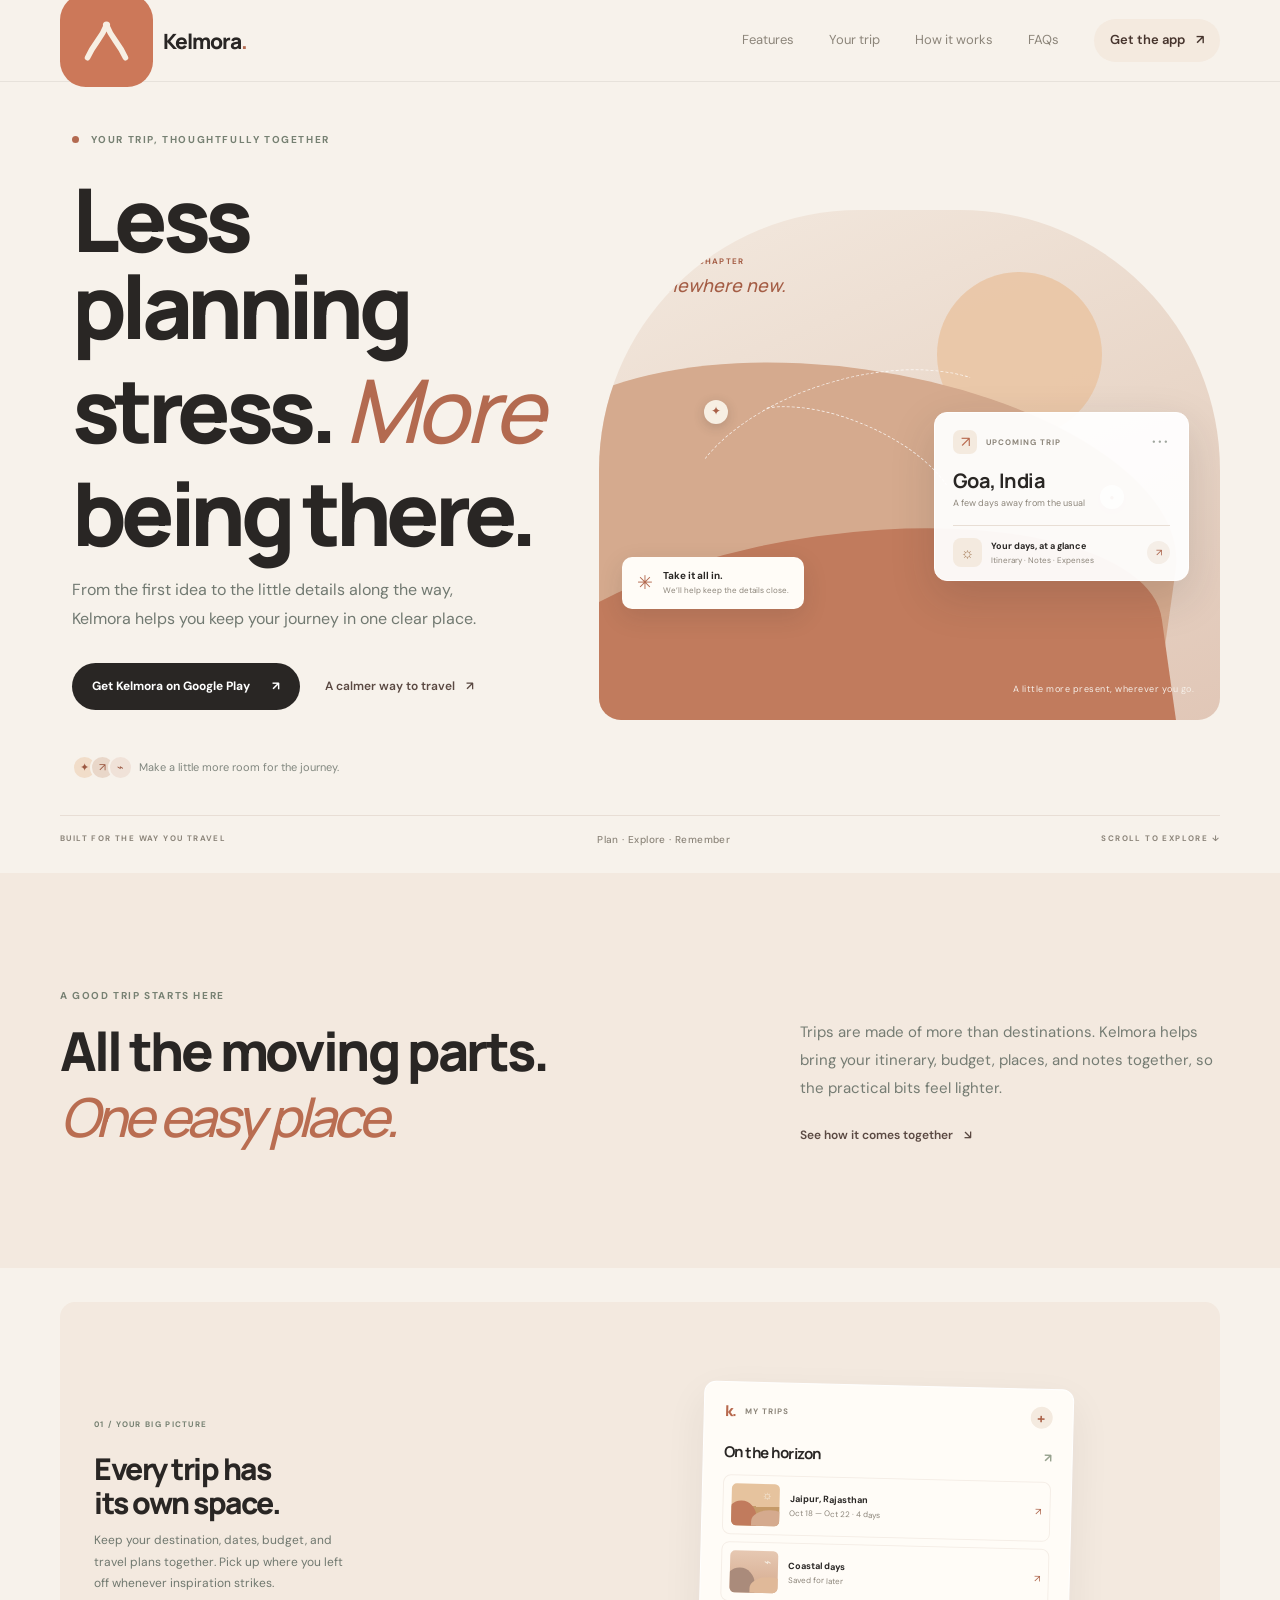
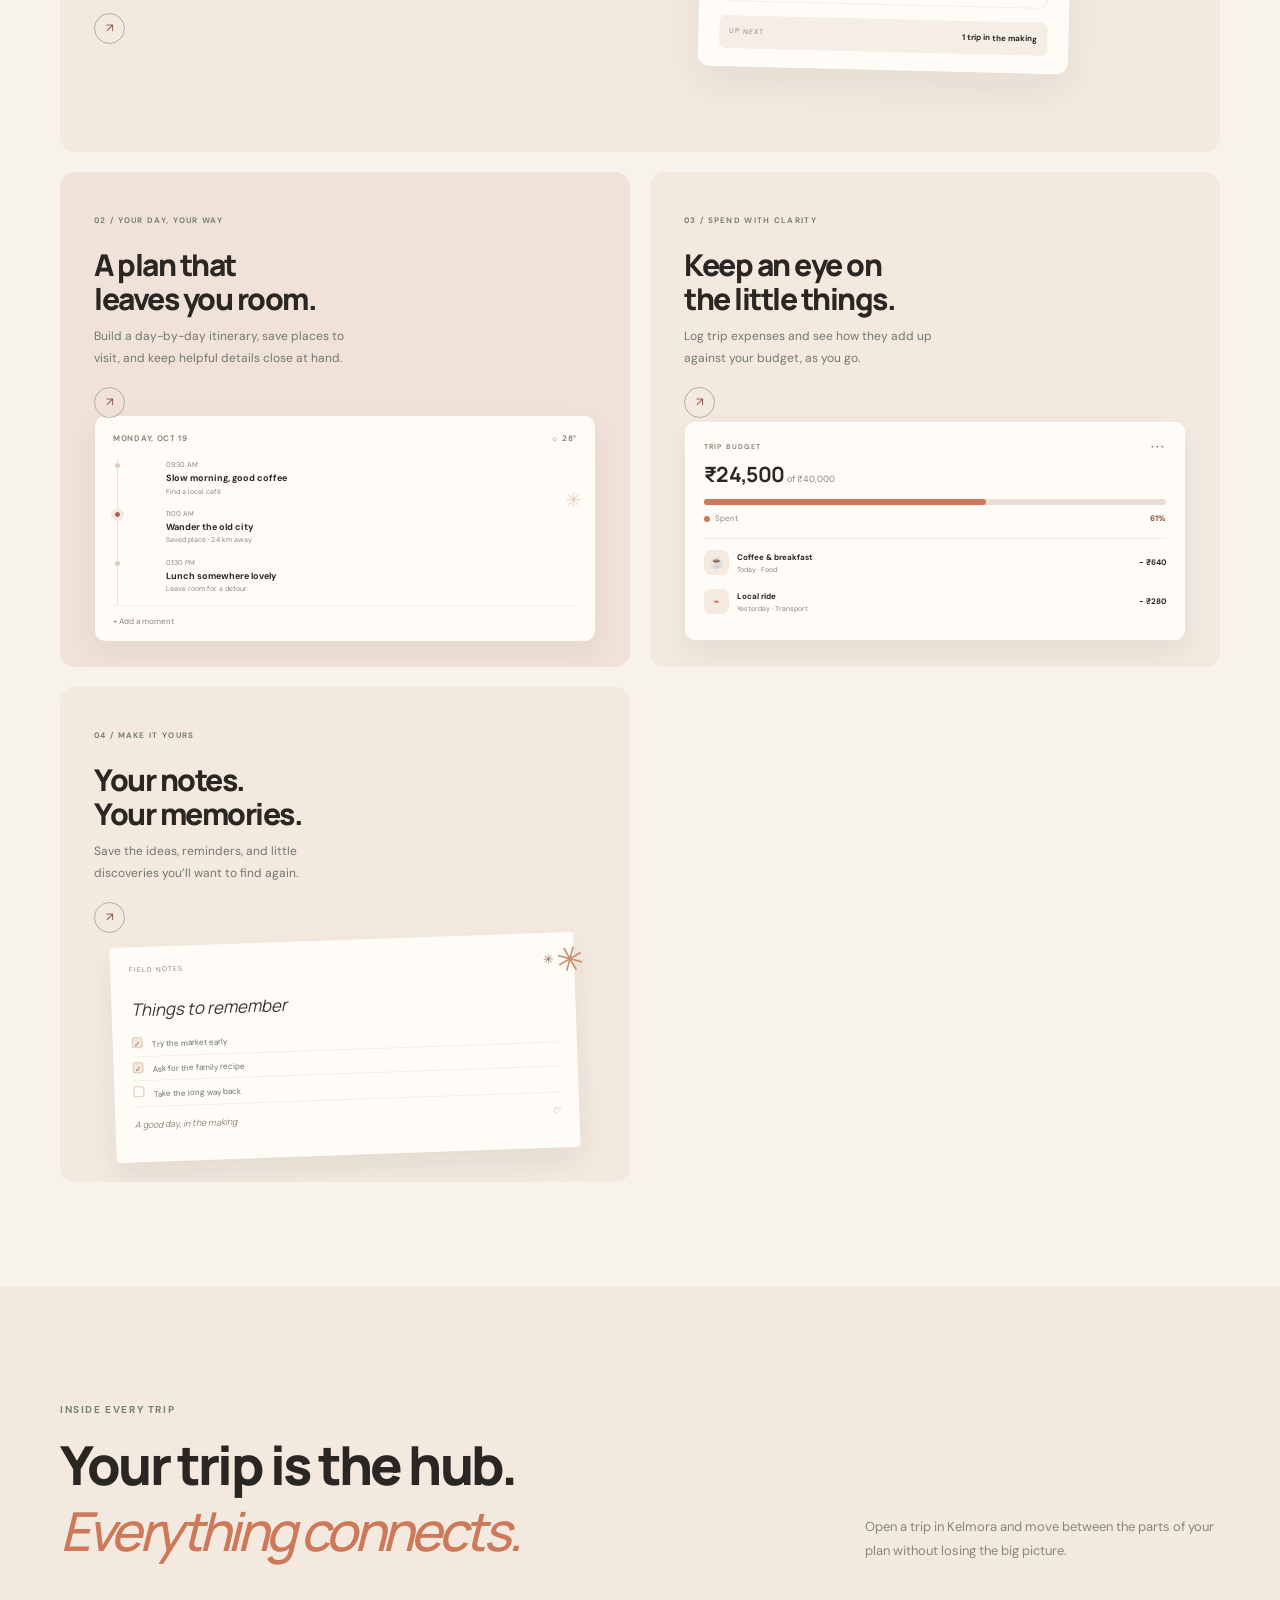
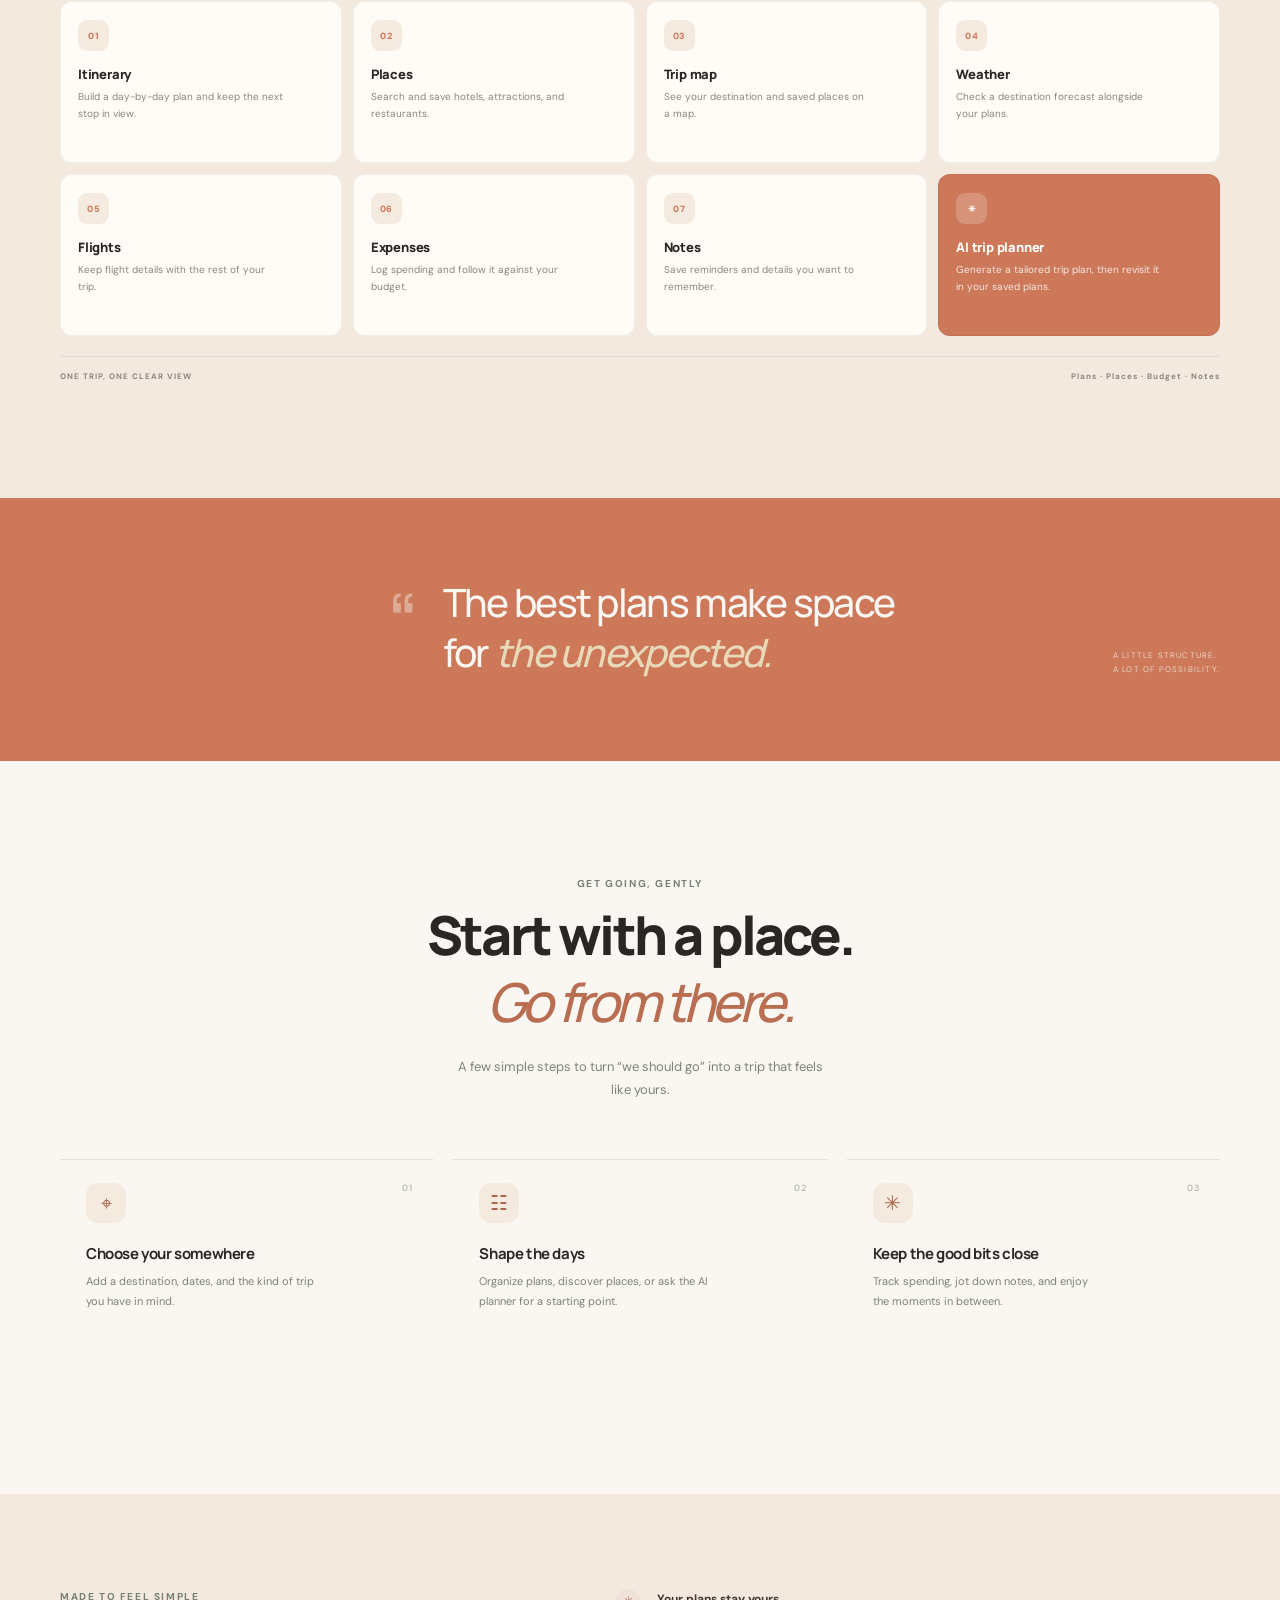
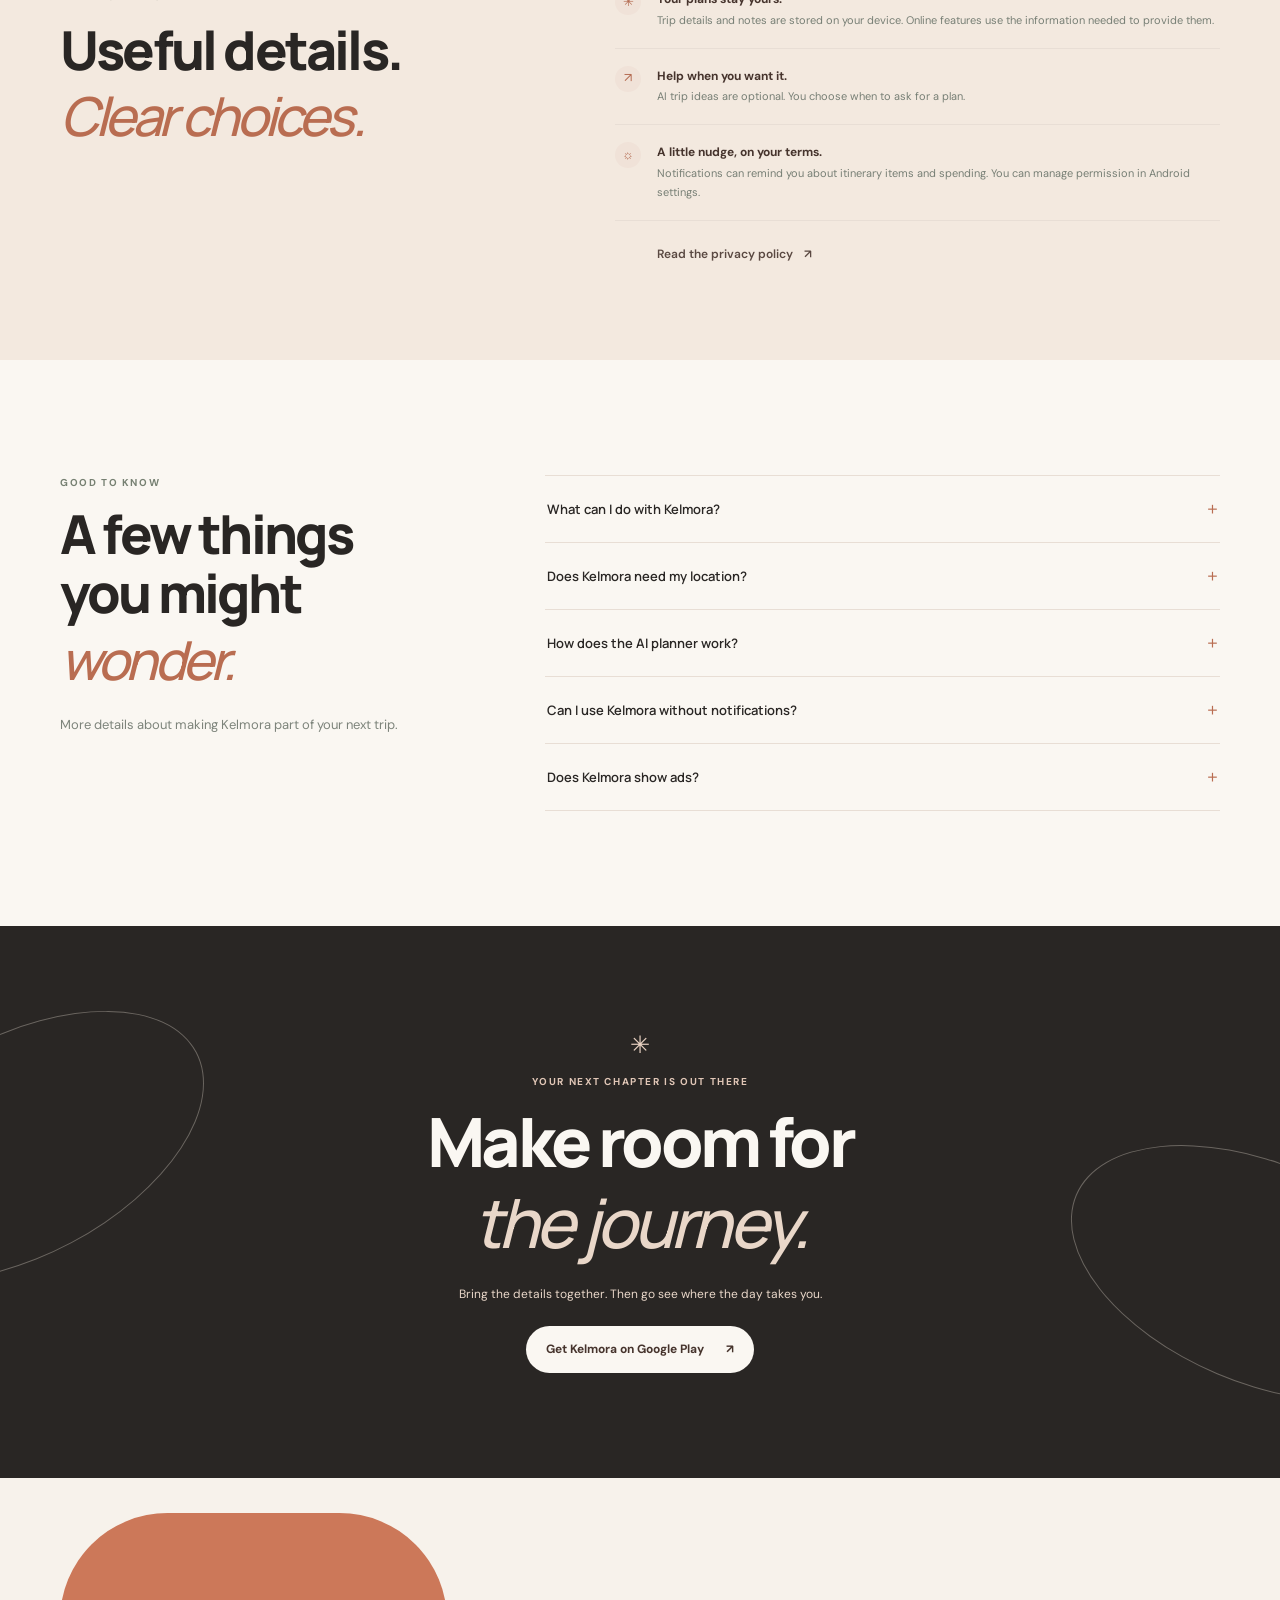
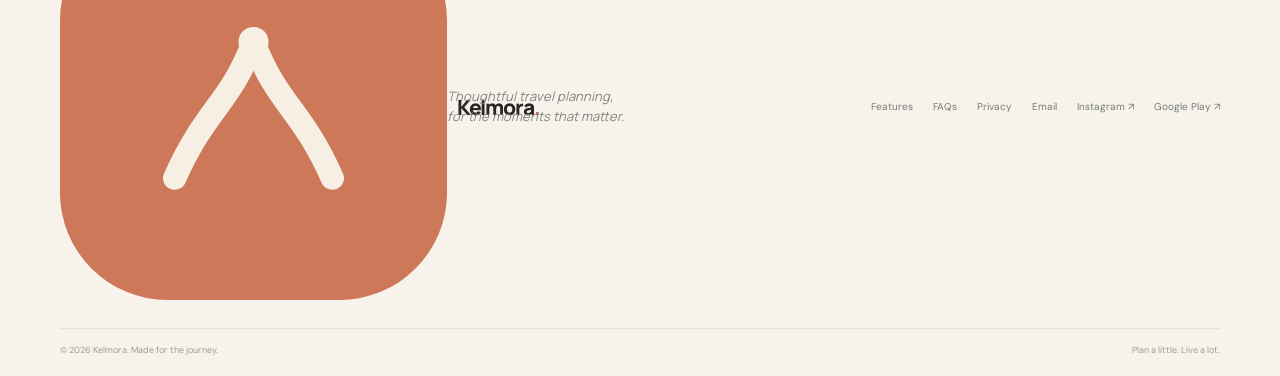
==== index.html @ a99af3a4 "Add files via upload" ====
<!doctype html>
<html lang="en">
<head>
  <meta charset="utf-8">
  <meta name="viewport" content="width=device-width, initial-scale=1">
  <meta name="theme-color" content="#F7F2EB">
  <meta name="description" content="Kelmora brings your trip plans, itinerary, travel notes and expenses together in one calm, easy-to-use place.">
  <title>Kelmora — Make room for the journey</title>
  <link rel="preconnect" href="https://fonts.googleapis.com">
  <link rel="preconnect" href="https://fonts.gstatic.com" crossorigin>
  <link href="https://fonts.googleapis.com/css2?family=DM+Sans:wght@400;500;600;700&family=Manrope:wght@400;500;600;700;800&display=swap" rel="stylesheet">
  <link rel="stylesheet" href="style.css">
  <script src="script.js" defer></script>
</head>
<body>
  <a class="skip-link" href="#main">Skip to content</a>
  <header class="site-header">
    <nav class="nav shell" aria-label="Main navigation">
      <a class="brand" href="#top" aria-label="Kelmora home"><img class="brand-logo" src="assets/kelmora-logo.svg" alt=""><span>Kelmora<span class="brand-period">.</span></span></a>
      <button class="menu-toggle" type="button" aria-expanded="false" aria-controls="nav-links" aria-label="Open navigation"><span></span><span></span></button>
      <div class="nav-links" id="nav-links">
        <a href="#features">Features</a><a href="#app-architecture">Your trip</a><a href="#how-it-works">How it works</a><a href="#faq">FAQs</a>
        <a class="nav-cta" href="https://play.google.com/store/apps/details?id=com.sameer.kelmora" target="_blank" rel="noopener noreferrer">Get the app <span aria-hidden="true">↗</span></a>
      </div>
    </nav>
  </header>
  <main id="main">
    <section class="hero shell" id="top">
      <div class="hero-copy">
        <div class="eyebrow"><span class="eyebrow-dot"></span> YOUR TRIP, THOUGHTFULLY TOGETHER</div>
        <h1>Less planning<br>stress. <em>More</em><br>being there.</h1>
        <p class="hero-text">From the first idea to the little details along the way, Kelmora helps you keep your journey in one clear place.</p>
        <div class="hero-actions"><a class="button button-dark" href="https://play.google.com/store/apps/details?id=com.sameer.kelmora" target="_blank" rel="noopener noreferrer">Get Kelmora on Google Play <span aria-hidden="true">↗</span></a><a class="text-link" href="#how-it-works">A calmer way to travel <span aria-hidden="true">↗</span></a></div>
        <div class="hero-note"><span class="avatar-stack"><i>✦</i><i>↗</i><i>⌁</i></span><span>Make a little more room for the journey.</span></div>
      </div>
      <div class="hero-art" aria-label="Illustration of a trip itinerary and travel destination" role="img">
        <div class="sun"></div><div class="art-label art-label-top"><span>YOUR NEXT CHAPTER</span><b>Somewhere new.</b></div>
        <div class="hill hill-back"></div><div class="hill hill-front"></div>
        <div class="route route-one"></div><div class="route route-two"></div><span class="route-pin pin-one">✦</span><span class="route-pin pin-two">●</span>
        <div class="trip-card"><div class="trip-card-top"><span class="trip-icon">↗</span><span class="trip-status">UPCOMING TRIP</span><span class="more">•••</span></div><div class="trip-destination">Goa, India</div><div class="trip-dates">A few days away from the usual</div><div class="trip-divider"></div><div class="trip-row"><span class="trip-mini-icon">☼</span><span><b>Your days, at a glance</b><small>Itinerary · Notes · Expenses</small></span><span class="arrow-round">↗</span></div></div>
        <div class="floating-note"><span class="floating-spark">✳</span><span><b>Take it all in.</b><small>We’ll help keep the details close.</small></span></div>
        <div class="art-caption">A little more present, wherever you go.</div>
      </div>
      <div class="hero-bottom"><span>BUILT FOR THE WAY YOU TRAVEL</span><span>Plan · Explore · Remember</span><span class="scroll-cue">SCROLL TO EXPLORE ↓</span></div>
    </section>
    <section class="intro section-pad" id="features">
      <div class="shell intro-grid"><div><p class="eyebrow">A GOOD TRIP STARTS HERE</p><h2>All the moving parts.<br><em>One easy place.</em></h2></div><div class="intro-copy"><p>Trips are made of more than destinations. Kelmora helps bring your itinerary, budget, places, and notes together, so the practical bits feel lighter.</p><a class="text-link" href="#how-it-works">See how it comes together <span>↘</span></a></div></div>
    </section>
    <section class="feature-section shell" aria-label="Kelmora features">
      <article class="feature-card feature-large"><div class="feature-copy"><span class="feature-number">01 / YOUR BIG PICTURE</span><h3>Every trip has<br>its own space.</h3><p>Keep your destination, dates, budget, and travel plans together. Pick up where you left off whenever inspiration strikes.</p><a href="#how-it-works" class="round-link" aria-label="Learn about trip planning">↗</a></div><div class="mini-dashboard"><div class="dash-top"><span class="dash-logo">k.</span><span>MY TRIPS</span><span class="dash-plus">+</span></div><div class="dash-title">On the horizon <span>↗</span></div><div class="dash-place"><div class="place-art"><span>☼</span><i></i><b></b></div><div><b>Jaipur, Rajasthan</b><small>Oct 18 — Oct 22 · 4 days</small></div><span class="place-arrow">↗</span></div><div class="dash-place second"><div class="place-art place-art-two"><span>⌁</span><i></i><b></b></div><div><b>Coastal days</b><small>Saved for later</small></div><span class="place-arrow">↗</span></div><div class="dash-footer"><span>UP NEXT</span><b>1 trip in the making</b></div></div></article>
      <article class="feature-card feature-green"><div class="feature-copy"><span class="feature-number">02 / YOUR DAY, YOUR WAY</span><h3>A plan that<br>leaves you room.</h3><p>Build a day-by-day itinerary, save places to visit, and keep helpful details close at hand.</p><a href="#how-it-works" class="round-link" aria-label="Learn about itineraries">↗</a></div><div class="itinerary-art"><div class="itinerary-header"><span>MONDAY, OCT 19</span><span>☼ 28°</span></div><div class="timeline-item"><i class="timeline-dot"></i><small>09:30 AM</small><b>Slow morning, good coffee</b><span>Find a local café</span></div><div class="timeline-item active"><i class="timeline-dot"></i><small>11:00 AM</small><b>Wander the old city</b><span>Saved place · 2.4 km away</span></div><div class="timeline-item"><i class="timeline-dot"></i><small>01:30 PM</small><b>Lunch somewhere lovely</b><span>Leave room for a detour</span></div><div class="itinerary-tail">+ Add a moment</div><span class="leaf-doodle">✳</span></div></article>
      <article class="feature-card feature-cream"><div class="feature-copy"><span class="feature-number">03 / SPEND WITH CLARITY</span><h3>Keep an eye on<br>the little things.</h3><p>Log trip expenses and see how they add up against your budget, as you go.</p><a href="#how-it-works" class="round-link" aria-label="Learn about trip budgets">↗</a></div><div class="budget-art"><div class="budget-label">TRIP BUDGET <span>•••</span></div><div class="budget-amount">₹24,500 <small>of ₹40,000</small></div><div class="budget-bar"><i></i></div><div class="budget-legend"><span><i class="legend-green"></i>Spent</span><b>61%</b></div><div class="budget-line"></div><div class="budget-entry"><span class="entry-icon">☕</span><span><b>Coffee & breakfast</b><small>Today · Food</small></span><strong>− ₹640</strong></div><div class="budget-entry"><span class="entry-icon entry-yellow">⌁</span><span><b>Local ride</b><small>Yesterday · Transport</small></span><strong>− ₹280</strong></div></div></article>
      <article class="feature-card feature-lilac"><div class="feature-copy"><span class="feature-number">04 / MAKE IT YOURS</span><h3>Your notes.<br>Your memories.</h3><p>Save the ideas, reminders, and little discoveries you’ll want to find again.</p><a href="#how-it-works" class="round-link" aria-label="Learn about notes">↗</a></div><div class="notes-art"><div class="note-paper"><div class="note-top"><span>FIELD NOTES</span><span>✳</span></div><div class="note-heading">Things to remember</div><div class="note-line checked"><i>✓</i> Try the market early</div><div class="note-line checked"><i>✓</i> Ask for the family recipe</div><div class="note-line"><i></i> Take the long way back</div><div class="note-footer">A good day, in the making <span>♡</span></div></div><span class="note-flower">✳</span></div></article>
    </section>
    <section class="trip-architecture section-pad" id="app-architecture">
      <div class="shell">
        <div class="architecture-head"><div><p class="eyebrow">INSIDE EVERY TRIP</p><h2>Your trip is the hub.<br><em>Everything connects.</em></h2></div><p>Open a trip in Kelmora and move between the parts of your plan without losing the big picture.</p></div>
        <div class="architecture-grid" aria-label="Kelmora trip features">
          <article class="architecture-tile"><span class="module-symbol">01</span><h3>Itinerary</h3><p>Build a day-by-day plan and keep the next stop in view.</p></article>
          <article class="architecture-tile"><span class="module-symbol">02</span><h3>Places</h3><p>Search and save hotels, attractions, and restaurants.</p></article>
          <article class="architecture-tile"><span class="module-symbol">03</span><h3>Trip map</h3><p>See your destination and saved places on a map.</p></article>
          <article class="architecture-tile"><span class="module-symbol">04</span><h3>Weather</h3><p>Check a destination forecast alongside your plans.</p></article>
          <article class="architecture-tile"><span class="module-symbol">05</span><h3>Flights</h3><p>Keep flight details with the rest of your trip.</p></article>
          <article class="architecture-tile"><span class="module-symbol">06</span><h3>Expenses</h3><p>Log spending and follow it against your budget.</p></article>
          <article class="architecture-tile"><span class="module-symbol">07</span><h3>Notes</h3><p>Save reminders and details you want to remember.</p></article>
          <article class="architecture-tile architecture-ai"><span class="module-symbol">✳</span><h3>AI trip planner</h3><p>Generate a tailored trip plan, then revisit it in your saved plans.</p></article>
        </div>
        <div class="architecture-foot"><span>ONE TRIP, ONE CLEAR VIEW</span><span>Plans · Places · Budget · Notes</span></div>
      </div>
    </section>
    <section class="quote-band"><div class="shell quote-inner"><span class="quote-mark">“</span><p>The best plans make space<br>for <em>the unexpected.</em></p><span class="quote-side">A LITTLE STRUCTURE.<br>A LOT OF POSSIBILITY.</span></div></section>
    <section class="how section-pad" id="how-it-works"><div class="shell"><div class="section-heading"><p class="eyebrow">GET GOING, GENTLY</p><h2>Start with a place.<br><em>Go from there.</em></h2><p class="section-sub">A few simple steps to turn “we should go” into a trip that feels like yours.</p></div><div class="steps"><article class="step"><span class="step-num">01</span><div class="step-icon">⌖</div><h3>Choose your somewhere</h3><p>Add a destination, dates, and the kind of trip you have in mind.</p></article><article class="step"><span class="step-num">02</span><div class="step-icon">☷</div><h3>Shape the days</h3><p>Organize plans, discover places, or ask the AI planner for a starting point.</p></article><article class="step"><span class="step-num">03</span><div class="step-icon">✳</div><h3>Keep the good bits close</h3><p>Track spending, jot down notes, and enjoy the moments in between.</p></article></div></div></section>
    <section class="trust-section"><div class="shell trust-grid"><div><p class="eyebrow">MADE TO FEEL SIMPLE</p><h2>Useful details.<br><em>Clear choices.</em></h2></div><div class="trust-points"><div><span>✳</span><p><b>Your plans stay yours.</b><br>Trip details and notes are stored on your device. Online features use the information needed to provide them.</p></div><div><span>↗</span><p><b>Help when you want it.</b><br>AI trip ideas are optional. You choose when to ask for a plan.</p></div><div><span>☼</span><p><b>A little nudge, on your terms.</b><br>Notifications can remind you about itinerary items and spending. You can manage permission in Android settings.</p></div><a href="privacy.html" class="text-link">Read the privacy policy <span>↗</span></a></div></div></section>
    <section class="faq section-pad" id="faq"><div class="shell faq-grid"><div class="section-heading"><p class="eyebrow">GOOD TO KNOW</p><h2>A few things<br>you might <em>wonder.</em></h2><p class="section-sub">More details about making Kelmora part of your next trip.</p></div><div class="faq-list"><details><summary>What can I do with Kelmora?<span>+</span></summary><p>Create and organize trips, plan itineraries, save places, manage travel notes and expenses, check destination weather, and request AI-generated trip suggestions.</p></details><details><summary>Does Kelmora need my location?<span>+</span></summary><p>The current Android app does not request device location permission. You can enter a destination or search for places; those searches may be sent to the relevant service to return results.</p></details><details><summary>How does the AI planner work?<span>+</span></summary><p>If you choose to generate a plan, the trip details you provide for that request—such as origin, destination, dates, budget, traveler count, travel style, and interests—are sent through the app’s service to generate suggestions.</p></details><details><summary>Can I use Kelmora without notifications?<span>+</span></summary><p>Yes. Android notification permission is optional. If you allow it, the app can show reminders and budget or quick-add expense notifications.</p></details><details><summary>Does Kelmora show ads?<span>+</span></summary><p>The app includes Google Mobile Ads. Google may process device and advertising information to provide and measure ads, subject to your consent choices and Google’s policies.</p></details></div></div></section>
    <section class="closing" id="get-started"><div class="shell closing-inner"><span class="closing-star">✳</span><p class="eyebrow">YOUR NEXT CHAPTER IS OUT THERE</p><h2>Make room for<br><em>the journey.</em></h2><p>Bring the details together. Then go see where the day takes you.</p><a class="button button-light" href="https://play.google.com/store/apps/details?id=com.sameer.kelmora" target="_blank" rel="noopener noreferrer">Get Kelmora on Google Play <span>↗</span></a><div class="closing-orbit orbit-a"></div><div class="closing-orbit orbit-b"></div></div></section>
  </main>
  <footer class="footer"><div class="shell footer-top"><a class="brand" href="#top"><img class="brand-logo" src="assets/kelmora-logo.svg" alt=""><span>Kelmora<span class="brand-period">.</span></span></a><p>Thoughtful travel planning,<br>for the moments that matter.</p><div class="footer-links"><a href="#features">Features</a><a href="#faq">FAQs</a><a href="privacy.html">Privacy</a><a href="mailto:kelmora2026@gmail.com">Email</a><a href="https://www.instagram.com/kelmora.travel?mdxt=aHFxenk0aW1veGFu" target="_blank" rel="noopener noreferrer">Instagram ↗</a><a href="https://play.google.com/store/apps/details?id=com.sameer.kelmora" target="_blank" rel="noopener noreferrer">Google Play ↗</a></div></div><div class="shell footer-bottom"><span>© <span data-year>2026</span> Kelmora. Made for the journey.</span><span>Plan a little. Live a lot.</span></div></footer>
</body>
</html>
---- style.css ----
:root{--paper:#F7F2EB;--ink:#292624;--muted:#8C857A;--accent:#CC7859;--deep:#292624;--line:#E8DED5;--serif:var(--display);--sans:'DM Sans',sans-serif;--display:'Manrope',var(--sans)}*{box-sizing:border-box}html{scroll-behavior:smooth;scroll-padding-top:90px}body{margin:0;background:var(--paper);color:var(--ink);font-family:var(--sans);font-size:15px;line-height:1.6;-webkit-font-smoothing:antialiased}a{color:inherit;text-decoration:none}.shell{width:min(1160px,calc(100% - 64px));margin-inline:auto}.skip-link{position:absolute;left:12px;top:-60px;padding:10px 16px;background:#fff;z-index:20}.skip-link:focus{top:12px}.site-header{height:82px;border-bottom:1px solid rgba(41,38,36,.08);position:relative;z-index:10}.nav{height:100%;display:flex;align-items:center;justify-content:space-between}.brand{display:inline-flex;align-items:center;gap:10px;font:800 21px var(--display);letter-spacing:-1.1px}.brand-mark{width:32px;height:32px;border-radius:50%;display:grid;place-items:center;background:#F0E2D8;color:#9B5842;font:800 19px var(--display);font-style:italic}.brand-period{color:#B36A50}.nav-links{display:flex;align-items:center;gap:35px;font-size:13px;color:#8C857A}.nav-links>a:not(.nav-cta):hover,.footer-links a:hover{color:#7B5140}.nav-cta{background:#F4EADF;padding:11px 16px;border-radius:24px;color:#46342D;font-weight:600}.nav-cta span{margin-left:8px}.menu-toggle{display:none}.hero{min-height:650px;display:grid;grid-template-columns: .92fr 1.08fr;align-items:center;position:relative;padding-top:50px;padding-bottom:75px}.hero-copy{padding:0 0 18px 12px;position:relative;z-index:2}.eyebrow{font-size:10px;letter-spacing:1.6px;color:#768072;font-weight:700}.eyebrow-dot{display:inline-block;width:7px;height:7px;background:#B36A50;border-radius:50%;margin-right:8px}h1,h2,h3,p{margin-top:0}.hero h1{font:500 clamp(58px,7vw,88px)/.99 var(--display);letter-spacing:-5.6px;margin:27px 0 20px}.hero h1 em,h2 em,.closing h2 em{font:italic 500 1em var(--serif);letter-spacing:-3.8px;color:#B36A50}.hero-text{max-width:405px;font-size:16px;line-height:1.8;color:#717971}.hero-actions{display:flex;align-items:center;gap:25px;margin-top:29px}.button{display:inline-flex;align-items:center;gap:22px;padding:14px 20px;border-radius:28px;font-size:12px;font-weight:700;transition:transform .2s ease,background .2s ease}.button:hover{transform:translateY(-2px)}.button-dark{color:white;background:#292624}.button-dark:hover{background:#A95F46}.text-link{font-size:12px;color:#5A4942;font-weight:600}.text-link span{margin-left:8px}.hero-note{margin-top:45px;display:flex;align-items:center;gap:13px;font-size:11px;color:#81877f}.avatar-stack{display:flex}.avatar-stack i{display:grid;place-items:center;font-style:normal;width:25px;height:25px;border-radius:50%;border:2px solid var(--paper);margin-right:-7px;background:#F1DDC9;color:#9B5842;font-size:11px}.avatar-stack i:nth-child(2){background:#E9D7C9}.avatar-stack i:nth-child(3){background:#F0E2D8}.hero-art{height:510px;position:relative;overflow:hidden;border-radius:260px 260px 22px 22px;background:linear-gradient(157deg,#F3E9DF 0%,#E9D7C9 53%,#E1C7B7 100%);margin-left:5px}.sun{position:absolute;width:165px;height:165px;border-radius:50%;background:#EAC5A4;right:19%;top:62px;opacity:.86}.hill{position:absolute;border-radius:50% 50% 0 0;transform:rotate(-9deg)}.hill-back{width:670px;height:310px;bottom:42px;left:-90px;background:#D5AA8E;transform:rotate(8deg)}.hill-front{width:660px;height:260px;bottom:-75px;left:-94px;background:#C17B5D;transform:rotate(-8deg)}.art-label{position:absolute;top:45px;left:40px;z-index:1;color:#A45D45}.art-label span{display:block;font-size:8px;letter-spacing:1.3px;font-weight:700}.art-label b{display:block;margin-top:5px;font:italic 18px var(--serif);font-weight:500}.route{position:absolute;z-index:1;border:1px dashed rgba(255,255,255,.77);border-color:rgba(255,255,255,.75) transparent transparent transparent;border-radius:50%;transform:rotate(-17deg)}.route-one{width:350px;height:185px;left:80px;top:169px}.route-two{width:244px;height:115px;left:122px;top:210px;transform:rotate(23deg)}.route-pin{position:absolute;z-index:2;display:grid;place-items:center;width:24px;height:24px;border-radius:50%;background:#F7EFE3;color:#A96048;font-size:12px;box-shadow:0 3px 12px #29262430}.pin-one{top:190px;left:105px}.pin-two{top:275px;right:96px;font-size:8px}.trip-card{position:absolute;z-index:3;right:31px;top:202px;width:255px;padding:17px 18px 13px;background:rgba(255,255,255,.94);border:1px solid #fff;border-radius:13px;box-shadow:0 16px 45px #29262427}.trip-card-top{display:flex;align-items:center;gap:9px}.trip-icon{display:grid;place-items:center;width:24px;height:24px;border-radius:7px;background:#F4EADF;color:#B7684D}.trip-status{font-size:8px;letter-spacing:1px;font-weight:700;color:#8C857A}.more{margin-left:auto;font-size:10px;letter-spacing:2px;color:#a0a69e}.trip-destination{font:700 20px var(--display);letter-spacing:-.6px;margin-top:13px}.trip-dates{color:#8C857A;font-size:9px;margin-top:2px}.trip-divider{height:1px;background:#E8DED5;margin:15px 0 12px}.trip-row{display:flex;align-items:center;gap:9px}.trip-mini-icon{display:grid;place-items:center;width:29px;height:29px;border-radius:8px;background:#F4EADF;color:#A77F5B}.trip-row b,.trip-row small{display:block}.trip-row b{font-size:9px}.trip-row small{font-size:8px;color:#8C857A}.arrow-round{margin-left:auto;width:23px;height:23px;border-radius:50%;background:#F5EEE7;display:grid;place-items:center;font-size:10px;color:#A96048}.floating-note{position:absolute;z-index:3;left:23px;bottom:111px;background:#FFFCF7;padding:11px 15px;border-radius:10px;display:flex;align-items:center;gap:10px;box-shadow:0 8px 24px #29262420}.floating-spark{font-size:19px;color:#B36A50}.floating-note b,.floating-note small{display:block}.floating-note b{font-size:10px}.floating-note small{font-size:8px;color:#8C857A}.art-caption{position:absolute;z-index:2;right:26px;bottom:24px;color:#F5EEE7;font-size:9px;letter-spacing:.5px}.hero-bottom{position:absolute;bottom:25px;left:0;right:0;border-top:1px solid #E8DED5;padding-top:16px;display:flex;justify-content:space-between;color:#8C857A;font-size:8px;letter-spacing:1.4px;font-weight:700}.hero-bottom span:nth-child(2){letter-spacing:.4px;font-size:10px;font-weight:500}.section-pad{padding:115px 0}.intro{background:#F3E9DF}.intro-grid{display:grid;grid-template-columns:1fr 1fr;align-items:end}.intro h2,.section-heading h2,.trust-grid h2{font:500 clamp(38px,4.2vw,55px)/1.1 var(--display);letter-spacing:-2.8px;margin:17px 0 0}.intro h2 em,.section-heading h2 em,.trust-grid h2 em{color:#B96D51}.intro-copy{max-width:420px;margin-left:auto;padding-bottom:7px}.intro-copy p{font-size:15px;line-height:1.85;color:#757c73;margin-bottom:20px}.feature-section{padding-top:34px;padding-bottom:105px;display:grid;grid-template-columns:1fr 1fr;gap:20px}.feature-card{position:relative;overflow:hidden;min-height:400px;border-radius:15px;padding:34px;display:flex;flex-direction:column}.feature-large{grid-column:1/-1;min-height:450px;background:#F3E9DF;display:grid;grid-template-columns:.9fr 1.1fr;align-items:center}.feature-green{background:#F0E2D8}.feature-cream{background:#F3E9DF}.feature-lilac{background:#F3E9DF}.feature-copy{position:relative;z-index:2}.feature-number{font-size:8px;font-weight:700;letter-spacing:1.3px;color:#768172}.feature-card h3{font:600 30px/1.13 var(--display);letter-spacing:-1.5px;margin:18px 0 10px}.feature-card p{font-size:12px;line-height:1.8;color:#70786f;max-width:260px;margin-bottom:18px}.round-link{width:31px;height:31px;display:grid;place-items:center;border:1px solid #a9b3a5;border-radius:50%;font-size:12px;color:#8C513E;transition:all .2s}.round-link:hover{background:#8C513E;color:white}.mini-dashboard{position:relative;justify-self:center;width:min(370px,100%);background:#FFFCF7;border:1px solid white;border-radius:12px;padding:17px 20px;box-shadow:0 16px 40px #29262412;transform:rotate(1.4deg)}.dash-top{display:flex;align-items:center;gap:9px;font-size:8px;font-weight:700;color:#8C857A;letter-spacing:1px}.dash-logo{font:800 15px var(--display);letter-spacing:-1px;color:#B7684D}.dash-plus{margin-left:auto;width:22px;height:22px;border-radius:50%;display:grid;place-items:center;background:#F4EADF;color:#AC644B;font-size:14px}.dash-title{margin:20px 0 12px;font:700 15px var(--display);letter-spacing:-.5px}.dash-title span{float:right;color:#97a28f;font-size:12px}.dash-place{display:flex;align-items:center;gap:10px;border:1px solid #F5EEE7;border-radius:8px;padding:8px;margin-bottom:7px}.place-art{width:48px;height:42px;border-radius:5px;position:relative;overflow:hidden;background:linear-gradient(#E6C39E 0 54%,#C59A68 54%)}.place-art span{position:absolute;right:7px;top:2px;color:#F7EFE3;font-size:12px}.place-art i,.place-art b{position:absolute;bottom:-7px;width:30px;height:32px;border-radius:50% 50% 0 0;background:#C17B5D;left:-5px}.place-art b{left:20px;width:38px;height:23px;background:#D5AA8E}.dash-place>div:nth-child(2) b,.dash-place>div:nth-child(2) small{display:block}.dash-place>div:nth-child(2) b{font-size:9px}.dash-place>div:nth-child(2) small{font-size:8px;color:#8C857A}.place-arrow{margin-left:auto;color:#AC644B;font-size:10px}.place-art-two{background:linear-gradient(#E6C8B2,#D5AA8E)}.place-art-two i{background:#AA8B7B}.place-art-two b{background:#E0B999}.dash-footer{margin-top:14px;display:flex;justify-content:space-between;padding:10px;background:#F5EEE7;border-radius:6px}.dash-footer span{font-size:7px;letter-spacing:1px;color:#8C857A}.dash-footer b{font-size:8px}.feature-green .feature-copy,.feature-cream .feature-copy,.feature-lilac .feature-copy{padding-bottom:215px}.itinerary-art{position:absolute;left:35px;right:35px;bottom:26px;background:#FFFCF7;border-radius:10px;padding:16px 18px 13px;box-shadow:0 12px 30px #29262410}.itinerary-header{display:flex;justify-content:space-between;color:#8C857A;font-size:8px;letter-spacing:.7px;font-weight:700;margin-bottom:14px}.timeline-item{position:relative;padding:0 0 11px 48px;border-left:1px solid #E8DED5;margin-left:4px;display:flex;flex-direction:column}.timeline-item:last-of-type{border-left-color:transparent}.timeline-dot{position:absolute;left:-4px;top:3px;width:7px;height:7px;border-radius:50%;background:#E1C7B7;border:1px solid white}.timeline-item.active .timeline-dot{background:#AC644B;box-shadow:0 0 0 3px #F3E9DF}.timeline-item small{font-size:7px;color:#8C857A}.timeline-item b{font-size:9px;margin-top:1px}.timeline-item span{font-size:7px;color:#8C857A}.itinerary-tail{border-top:1px solid #F5EEE7;padding-top:9px;font-size:8px;color:#8C857A}.leaf-doodle{position:absolute;right:13px;top:68px;color:#E9D2C2;font-size:20px}.budget-art{position:absolute;left:35px;right:35px;bottom:27px;background:#FFFCF7;border:1px solid white;border-radius:10px;padding:18px;box-shadow:0 12px 30px #29262410}.budget-label{font-size:7px;letter-spacing:1.1px;color:#8C857A;font-weight:700}.budget-label span{float:right;letter-spacing:2px}.budget-amount{margin-top:8px;font:700 21px var(--display);letter-spacing:-.7px}.budget-amount small{font:400 9px var(--sans);color:#8C857A;letter-spacing:0}.budget-bar{height:6px;border-radius:8px;background:#E8DED5;margin:11px 0 7px}.budget-bar i{display:block;width:61%;height:100%;border-radius:8px;background:#CC7859}.budget-legend{display:flex;justify-content:space-between;font-size:8px;color:#8C857A}.budget-legend span{display:flex;align-items:center;gap:5px}.legend-green{width:6px;height:6px;border-radius:50%;background:#CC7859}.budget-legend b{color:#8C513E}.budget-line{height:1px;background:#eaede7;margin:13px 0 4px}.budget-entry{display:flex;align-items:center;gap:8px;padding:7px 0}.entry-icon{width:25px;height:25px;display:grid;place-items:center;border-radius:7px;background:#F4EADF;color:#9c8052;font-size:11px}.entry-yellow{background:#F4EADF;color:#AC644B}.budget-entry span:nth-child(2){flex:1}.budget-entry b,.budget-entry small{display:block}.budget-entry b{font-size:8px}.budget-entry small{font-size:7px;color:#8C857A}.budget-entry strong{font-size:8px}.notes-art{position:absolute;left:45px;right:45px;bottom:27px;height:220px}.note-paper{position:absolute;inset:5px 8px 0;background:#FFFCF7;border-radius:4px;padding:17px 19px;box-shadow:0 14px 28px #29262413;transform:rotate(-2deg)}.note-top{display:flex;justify-content:space-between;color:#8C857A;font-size:7px;letter-spacing:1px}.note-top span+span{font-size:13px;color:#9A7665}.note-heading{font:italic 17px var(--serif);margin:13px 0 11px;color:#40342F}.note-line{font-size:8px;color:#687169;padding:5px 0;border-bottom:1px solid #f1efe9}.note-line i{display:inline-grid;place-items:center;width:11px;height:11px;border:1px solid #E1C7B7;border-radius:3px;margin-right:7px;font-style:normal;color:#A96048;font-size:8px}.note-line.checked i{background:#F3E9DF}.note-footer{font:italic 9px var(--serif);margin-top:11px;color:#8C857A}.note-footer span{float:right;color:#A77469}.note-flower{position:absolute;right:2px;top:-2px;font-size:34px;color:#C98C6D;transform:rotate(15deg)}.quote-band{background:#CC7859;color:#FAF7F2;padding:82px 0}.quote-inner{display:flex;align-items:center;justify-content:center;position:relative}.quote-mark{font:90px var(--serif);opacity:.4;margin-right:23px;align-self:flex-start;line-height:1}.quote-inner p{font:500 39px/1.16 var(--display);letter-spacing:-1.7px;margin:0}.quote-inner em{font:italic 500 1em var(--serif);color:#e8d9b9}.quote-side{position:absolute;right:0;bottom:3px;font-size:8px;letter-spacing:1.2px;line-height:1.8;color:#E9D7C9}.how{background:#FAF7F2}.section-heading{text-align:center;max-width:510px;margin:0 auto}.section-heading h2{margin-top:13px}.section-sub{font-size:13px;line-height:1.8;color:#7d847b;margin:17px auto 0;max-width:385px}.steps{display:grid;grid-template-columns:repeat(3,1fr);gap:20px;margin-top:58px}.step{min-height:220px;border-top:1px solid #E8DED5;padding:23px 26px;position:relative}.step-num{position:absolute;right:20px;top:21px;color:#9ca499;font-size:9px;letter-spacing:1px}.step-icon{width:40px;height:40px;display:grid;place-items:center;border-radius:12px;background:#F4EADF;color:#AC644B;font-size:20px}.step h3{font:700 15px var(--display);letter-spacing:-.4px;margin:20px 0 8px}.step p{font-size:11px;color:#7b8279;line-height:1.8;max-width:230px}.trust-section{background:#F3E9DF;padding:95px 0}.trust-grid{display:grid;grid-template-columns:.9fr 1.1fr;gap:60px}.trust-grid h2{margin-top:15px}.trust-points>div{display:grid;grid-template-columns:32px 1fr;gap:10px;padding:0 0 17px;margin-bottom:17px;border-bottom:1px solid #E8DED5}.trust-points>div>span{width:26px;height:26px;display:grid;place-items:center;border-radius:50%;background:#F0E2D8;color:#B36A50;font-size:13px}.trust-points p{font-size:11px;line-height:1.8;color:#777f75;margin:0}.trust-points p b{color:#46342D;font-size:12px}.trust-points .text-link{display:inline-block;margin:7px 0 0 42px}.faq{background:#FAF7F2}.faq-grid{display:grid;grid-template-columns:.75fr 1.25fr;gap:80px}.faq .section-heading{text-align:left;margin:0}.faq .section-sub{margin-left:0}.faq-list details{border-bottom:1px solid #E8DED5}.faq-list details:first-child{border-top:1px solid #E8DED5}.faq-list summary{list-style:none;cursor:pointer;padding:20px 2px;display:flex;justify-content:space-between;align-items:center;font:600 13px var(--display)}.faq-list summary::-webkit-details-marker{display:none}.faq-list summary span{font-size:19px;font-weight:400;color:#B96D51;transition:transform .2s}.faq-list details[open] summary span{transform:rotate(45deg)}.faq-list details p{max-width:540px;color:#777f76;font-size:11px;line-height:1.85;margin:0;padding:0 28px 20px 2px}.closing{background:#292624;color:#FAF7F2;overflow:hidden;position:relative;text-align:center;padding:100px 0 105px}.closing-inner{position:relative;z-index:1}.closing .eyebrow{color:#E1C7B7}.closing-star{display:inline-block;font-size:24px;color:#E9D2C2;margin-bottom:9px}.closing h2{font:500 clamp(45px,6vw,68px)/1.02 var(--display);letter-spacing:-3.8px;margin:17px 0}.closing h2 em{color:#E9D7C9}.closing-inner>p:not(.eyebrow){font-size:12px;color:#E9D7C9;margin:0 auto 22px}.button-light{background:#FAF7F2;color:#46342D}.button-light:hover{background:white}.closing-orbit{position:absolute;width:400px;height:220px;border:1px solid #F7EFE350;border-radius:50%;z-index:-1}.orbit-a{left:-240px;top:10px;transform:rotate(-28deg)}.orbit-b{right:-240px;bottom:-10px;transform:rotate(23deg)}.footer{background:#F7F2EB}.footer-top{display:grid;grid-template-columns:1fr 1fr 1fr;align-items:center;padding:35px 0 28px}.footer-top>p{font:italic 13px/1.5 var(--serif);color:#80877e;margin:0}.footer-links{display:flex;flex-wrap:wrap;gap:12px 20px;justify-content:flex-end;font-size:10px;color:#747d73}.footer-bottom{border-top:1px solid #E8DED5;display:flex;justify-content:space-between;padding:14px 0 19px;color:#999f96;font-size:9px}.policy-hero{background:#F3E9DF;padding:78px 0 68px}.policy-hero .eyebrow a{color:#A96048}.policy-hero h1{font:500 clamp(41px,5.5vw,66px)/1.08 var(--display);letter-spacing:-3.8px;margin:24px 0 16px}.policy-hero h1 em{font:italic 500 1em var(--serif);letter-spacing:-2.4px;color:#B96D51}.policy-intro{max-width:600px;color:#727a71;font-size:14px;line-height:1.8;margin-bottom:11px}.policy-date{font-size:10px;letter-spacing:.3px;color:#8C857A}.policy-layout{display:grid;grid-template-columns:220px minmax(0,720px);gap:70px;padding-top:60px;padding-bottom:90px}.policy-aside{align-self:start;position:sticky;top:30px;display:flex;flex-direction:column;gap:13px;border-left:1px solid #E8DED5;padding:2px 0 3px 17px}.policy-aside span{font-size:8px;letter-spacing:1.2px;font-weight:700;color:#8C857A;margin-bottom:3px}.policy-aside a{font-size:10px;color:#717a70}.policy-aside a:hover{color:#7B5140}.policy-content section{padding:0 0 29px;margin:0 0 27px;border-bottom:1px solid #e1e4dd;scroll-margin-top:40px}.policy-content section:last-child{border:0}.policy-content h2{font:700 20px var(--display);letter-spacing:-.6px;margin:0 0 13px}.policy-content p,.policy-content li{font-size:12px;line-height:1.9;color:#687168}.policy-content p{margin:0 0 12px}.policy-content ul{padding-left:19px;margin:0 0 13px}.policy-content li{padding:0 0 8px}.policy-content b{color:#59463E}.policy-note{background:#F3E9DF;padding:15px 17px;border-radius:8px;font-size:11px!important}.policy-note b{display:block;margin-bottom:4px}@media(max-width:900px){.shell{width:min(100% - 42px,720px)}.hero{grid-template-columns:1fr 1fr;min-height:570px}.hero h1{font-size:64px}.hero-art{height:440px}.trip-card{right:15px;top:185px;width:220px}.floating-note{left:12px;bottom:85px}.feature-section{gap:14px}.feature-large{min-height:400px}.feature-card{padding:25px;min-height:375px}.policy-layout{grid-template-columns:170px 1fr;gap:35px}}@media(max-width:650px){.shell{width:calc(100% - 38px)}.site-header{height:68px}.brand{font-size:19px}.brand-logo{width:29px;height:29px}.menu-toggle{display:flex;flex-direction:column;gap:5px;border:0;background:#F4EADF;border-radius:50%;width:38px;height:38px;align-items:center;justify-content:center;cursor:pointer}.menu-toggle span{height:1.5px;width:15px;background:#614337;transition:transform .2s}.menu-toggle[aria-expanded=true] span:first-child{transform:translateY(3.2px) rotate(45deg)}.menu-toggle[aria-expanded=true] span:last-child{transform:translateY(-3.2px) rotate(-45deg)}.nav-links{display:none;position:absolute;top:67px;left:0;right:0;background:#F7F2EB;padding:18px 20px 22px;box-shadow:0 14px 22px #29262413;align-items:stretch;gap:0;flex-direction:column}.nav-links.is-open{display:flex}.nav-links>a{padding:12px 4px}.nav-links .nav-cta{margin-top:8px;text-align:center}.hero{display:flex;flex-direction:column;align-items:stretch;padding-top:58px;padding-bottom:80px;min-height:0}.hero-copy{padding:0}.hero h1{font-size:clamp(57px,15vw,76px);letter-spacing:-4px;margin-top:20px}.hero h1 em{letter-spacing:-3px}.hero-text{font-size:14px;max-width:340px}.hero-actions{gap:17px;flex-wrap:wrap}.hero-note{margin-top:27px}.hero-art{height:410px;margin:37px 0 0;border-radius:210px 210px 17px 17px}.sun{width:125px;height:125px;top:56px}.trip-card{width:215px;right:15px;top:174px}.route-one{left:15px;top:157px}.route-two{left:58px;top:196px}.floating-note{bottom:68px;left:12px}.hero-bottom{bottom:20px}.hero-bottom span:nth-child(2){display:none}.hero-bottom .scroll-cue{margin-left:auto}.section-pad{padding:78px 0}.intro-grid{grid-template-columns:1fr;gap:21px}.intro h2,.section-heading h2,.trust-grid h2{font-size:42px;letter-spacing:-2px}.intro-copy{margin:0}.intro-copy p{font-size:13px}.feature-section{grid-template-columns:1fr;padding-top:18px;padding-bottom:70px}.feature-large{grid-column:auto;grid-template-columns:1fr;min-height:570px;align-content:start}.feature-large .feature-copy{padding-bottom:25px}.mini-dashboard{width:min(100%,350px);justify-self:center}.feature-card{min-height:390px;padding:26px}.feature-card h3{font-size:29px}.feature-green .feature-copy,.feature-cream .feature-copy,.feature-lilac .feature-copy{padding-bottom:210px}.itinerary-art,.budget-art{left:25px;right:25px;bottom:23px}.notes-art{left:35px;right:35px;bottom:22px}.quote-band{padding:60px 0}.quote-inner{justify-content:flex-start}.quote-mark{font-size:61px;margin-right:10px}.quote-inner p{font-size:30px;letter-spacing:-1px}.quote-side{position:static;margin-left:auto;font-size:6px;align-self:flex-end;padding-bottom:4px}.steps{grid-template-columns:1fr;gap:3px;margin-top:40px}.step{min-height:0;padding:20px 7px}.step h3{margin-top:13px}.step p{max-width:330px;margin-bottom:0}.trust-section{padding:72px 0}.trust-grid{grid-template-columns:1fr;gap:34px}.faq-grid{grid-template-columns:1fr;gap:35px}.faq .section-heading{max-width:none}.faq-list summary{font-size:12px}.closing{padding:80px 0}.closing h2{font-size:54px;letter-spacing:-2.8px}.footer-top{grid-template-columns:1fr 1fr;gap:19px;padding:30px 0 23px}.footer-top>p{grid-column:1/-1;grid-row:2;font-size:12px}.footer-links{gap:8px 13px}.footer-bottom{font-size:8px}.policy-hero{padding:57px 0 46px}.policy-hero h1{font-size:43px;letter-spacing:-2.4px}.policy-layout{display:block;padding-top:30px;padding-bottom:60px}.policy-aside{position:static;display:grid;grid-template-columns:1fr 1fr;gap:10px 14px;margin-bottom:38px;padding-left:13px}.policy-aside span{grid-column:1/-1}.policy-content h2{font-size:18px}.policy-content p,.policy-content li{font-size:11px}}@media(prefers-reduced-motion:reduce){html{scroll-behavior:auto}*,*::before,*::after{transition:none!important;animation:none!important}}

/* Kelmora app alignment: warm sand, clay, ink and bold sans-serif type. */
em{font-style:normal}
.hero h1,.intro h2,.section-heading h2,.trust-grid h2,.policy-hero h1,.closing h2{font-weight:800}
.feature-card h3{font-weight:800}
.trip-architecture{background:#F3E9DF}
.architecture-head{display:grid;grid-template-columns:1fr .8fr;align-items:end;gap:50px;margin-bottom:34px}
.architecture-head h2{font:800 clamp(38px,4.2vw,55px)/1.1 var(--display);letter-spacing:-2.8px;margin:17px 0 0}
.architecture-head h2 em{color:#CC7859}
.architecture-head>p{max-width:355px;margin:0 0 4px auto;color:#8C857A;font-size:13px;line-height:1.85}
.architecture-grid{display:grid;grid-template-columns:repeat(4,minmax(0,1fr));gap:11px}
.architecture-tile{background:#FFFCF7;border:1px solid rgba(41,38,36,.06);border-radius:12px;min-height:162px;padding:18px 17px}
.module-symbol{display:grid;place-items:center;width:31px;height:31px;border-radius:9px;background:#F4EADF;color:#CC7859;font-size:9px;font-weight:800;letter-spacing:.5px}
.architecture-tile h3{font:800 13px var(--display);letter-spacing:-.2px;margin:14px 0 5px}
.architecture-tile p{font-size:10px;line-height:1.7;color:#8C857A;margin:0;max-width:205px}
.architecture-ai{background:#CC7859;color:#fff}
.architecture-ai .module-symbol{background:rgba(255,255,255,.2);color:#fff}
.architecture-ai p{color:rgba(255,255,255,.83)}
.architecture-foot{display:flex;justify-content:space-between;border-top:1px solid #E8DED5;margin-top:20px;padding-top:13px;color:#8C857A;font-size:8px;font-weight:700;letter-spacing:1px}
@media(max-width:900px){.architecture-grid{grid-template-columns:repeat(2,minmax(0,1fr))}}
@media(max-width:650px){.architecture-head{grid-template-columns:1fr;gap:15px}.architecture-head h2{font-size:42px;letter-spacing:-2px}.architecture-head>p{margin:0}.architecture-grid{gap:8px}.architecture-tile{min-height:150px;padding:15px 13px}.architecture-foot{font-size:7px;letter-spacing:.5px}}
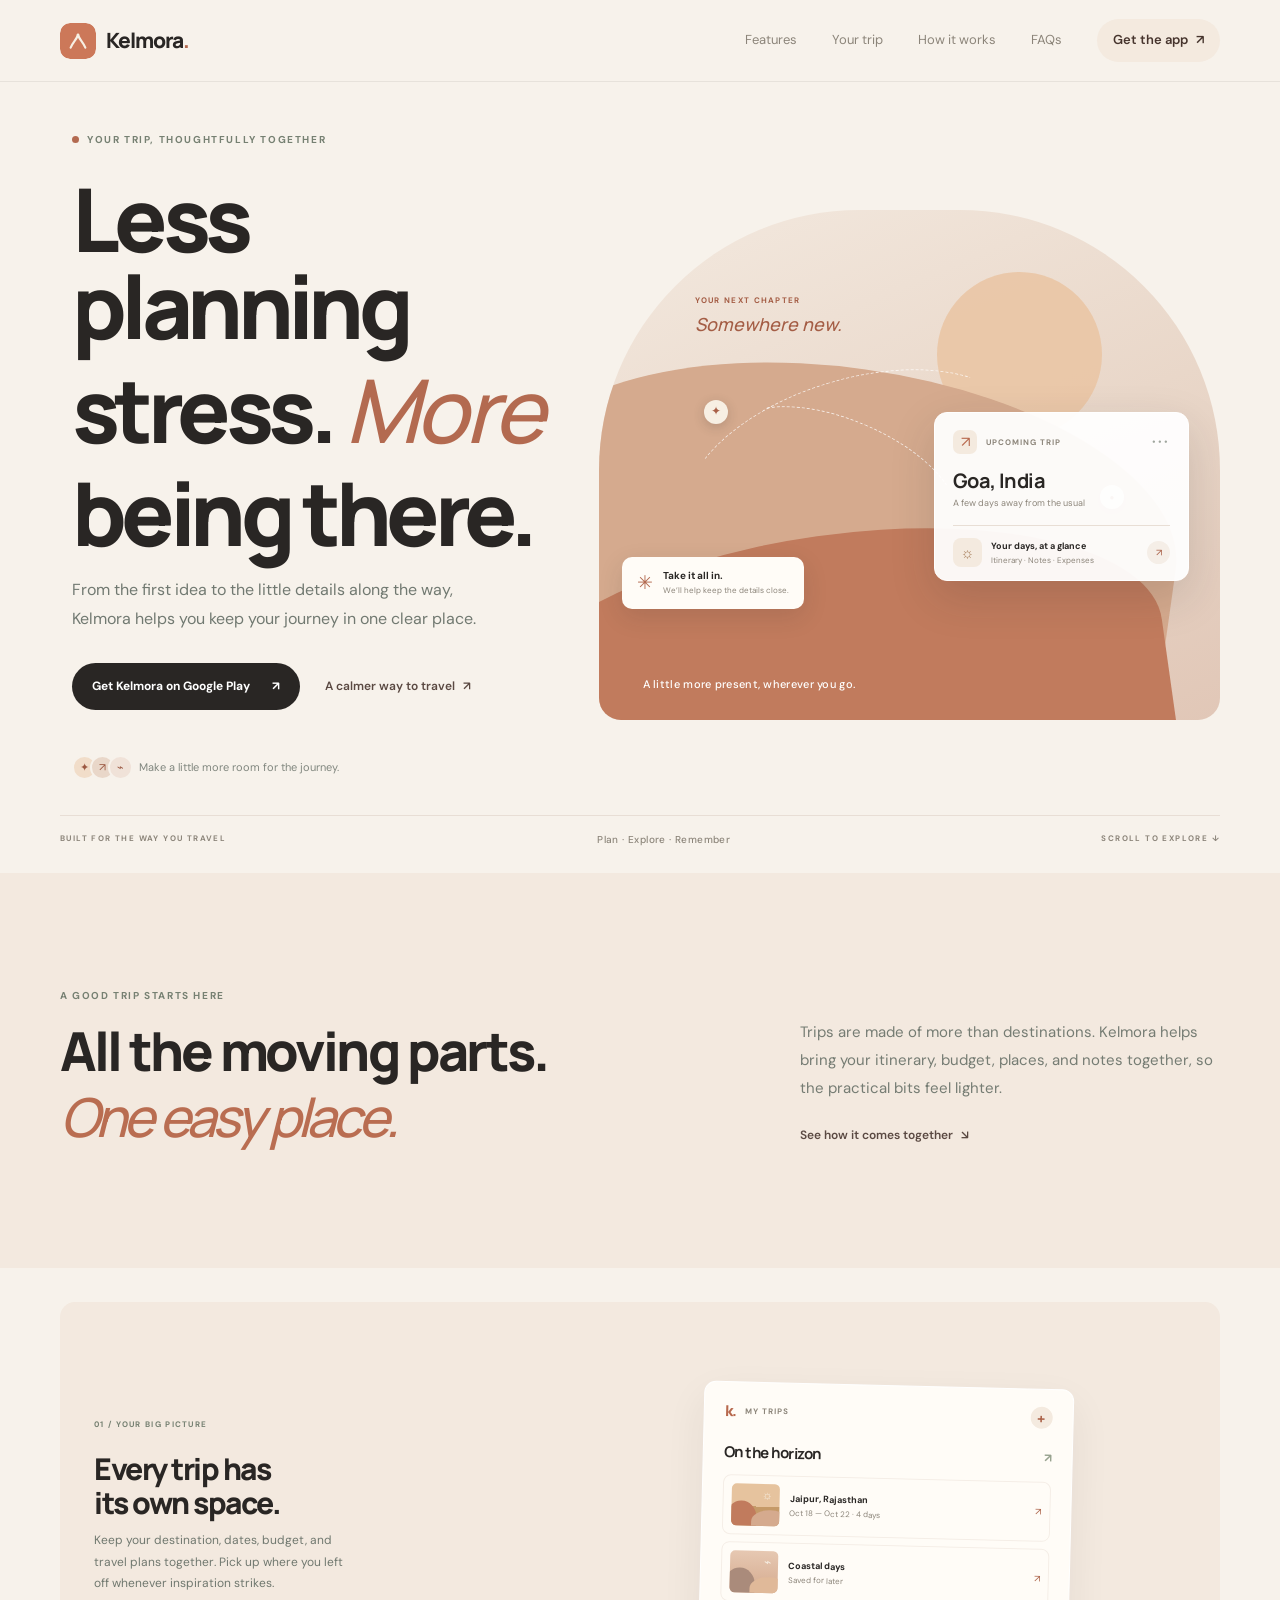
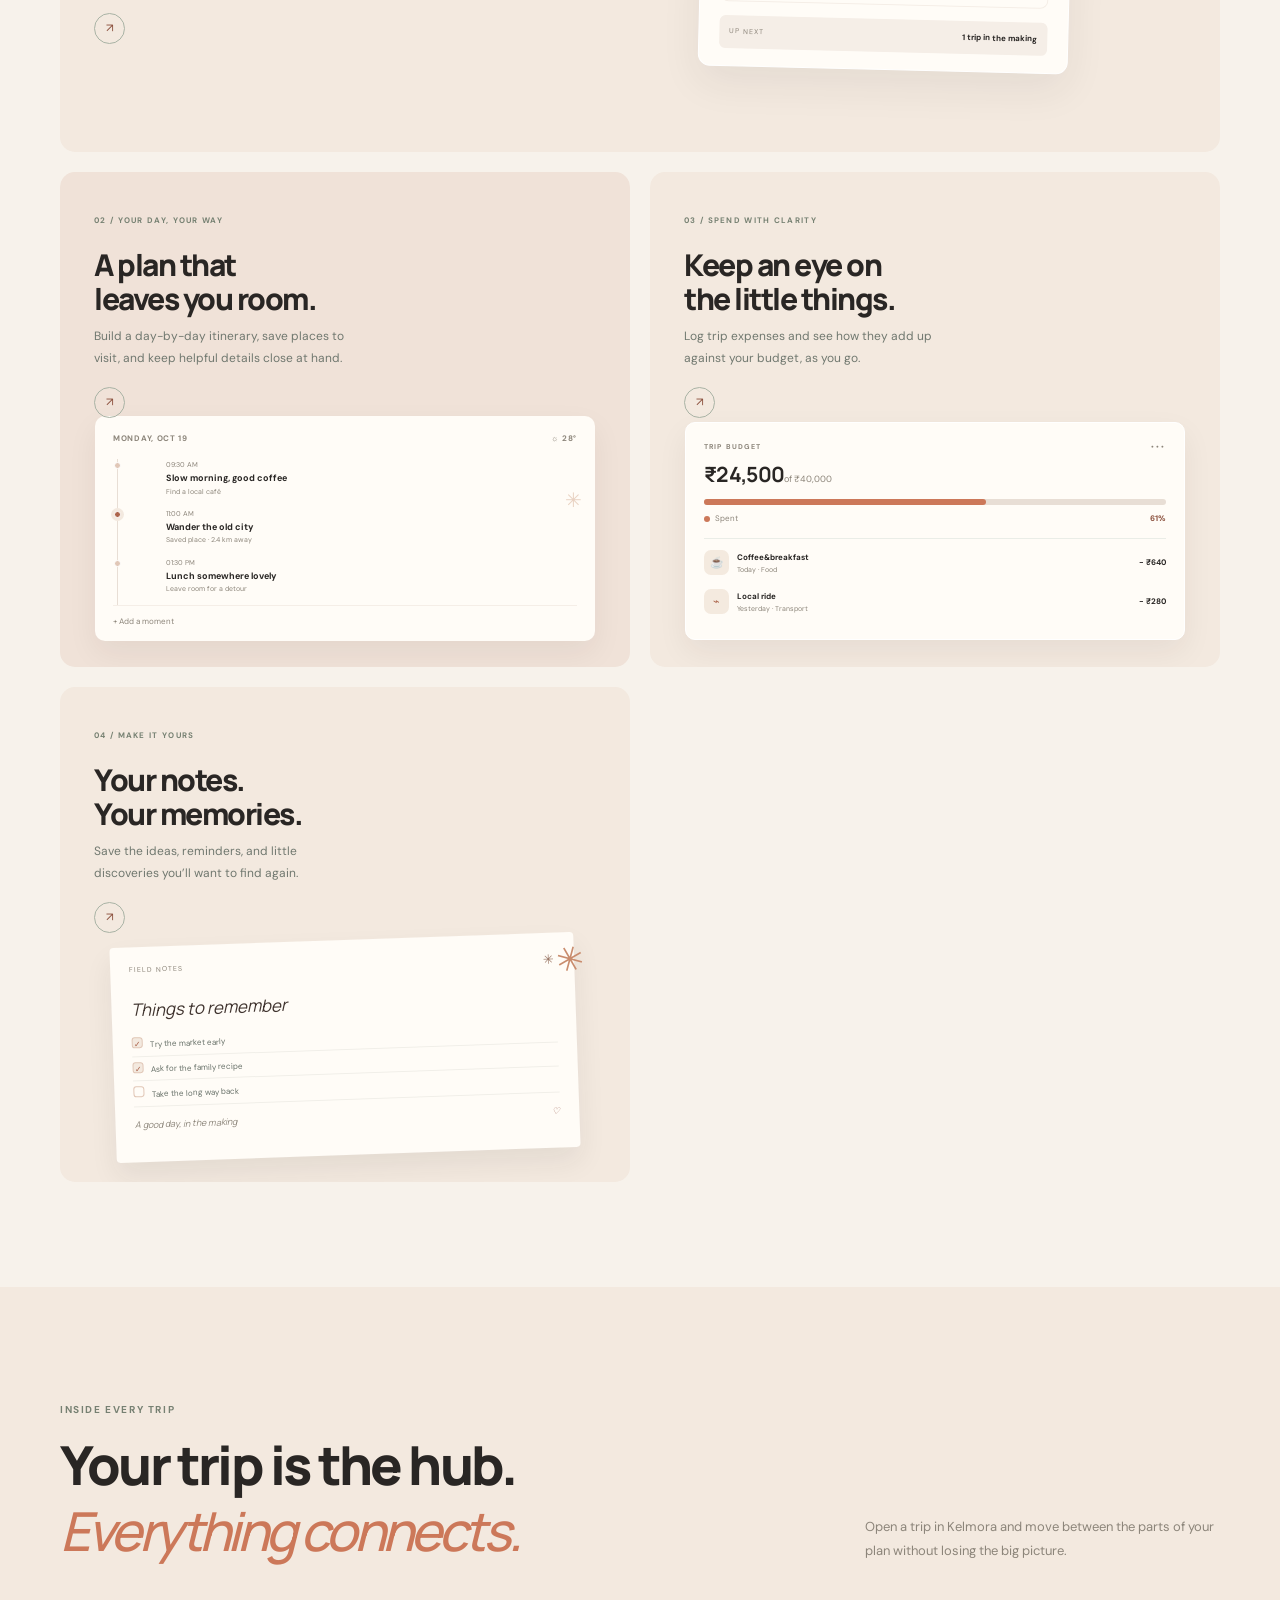
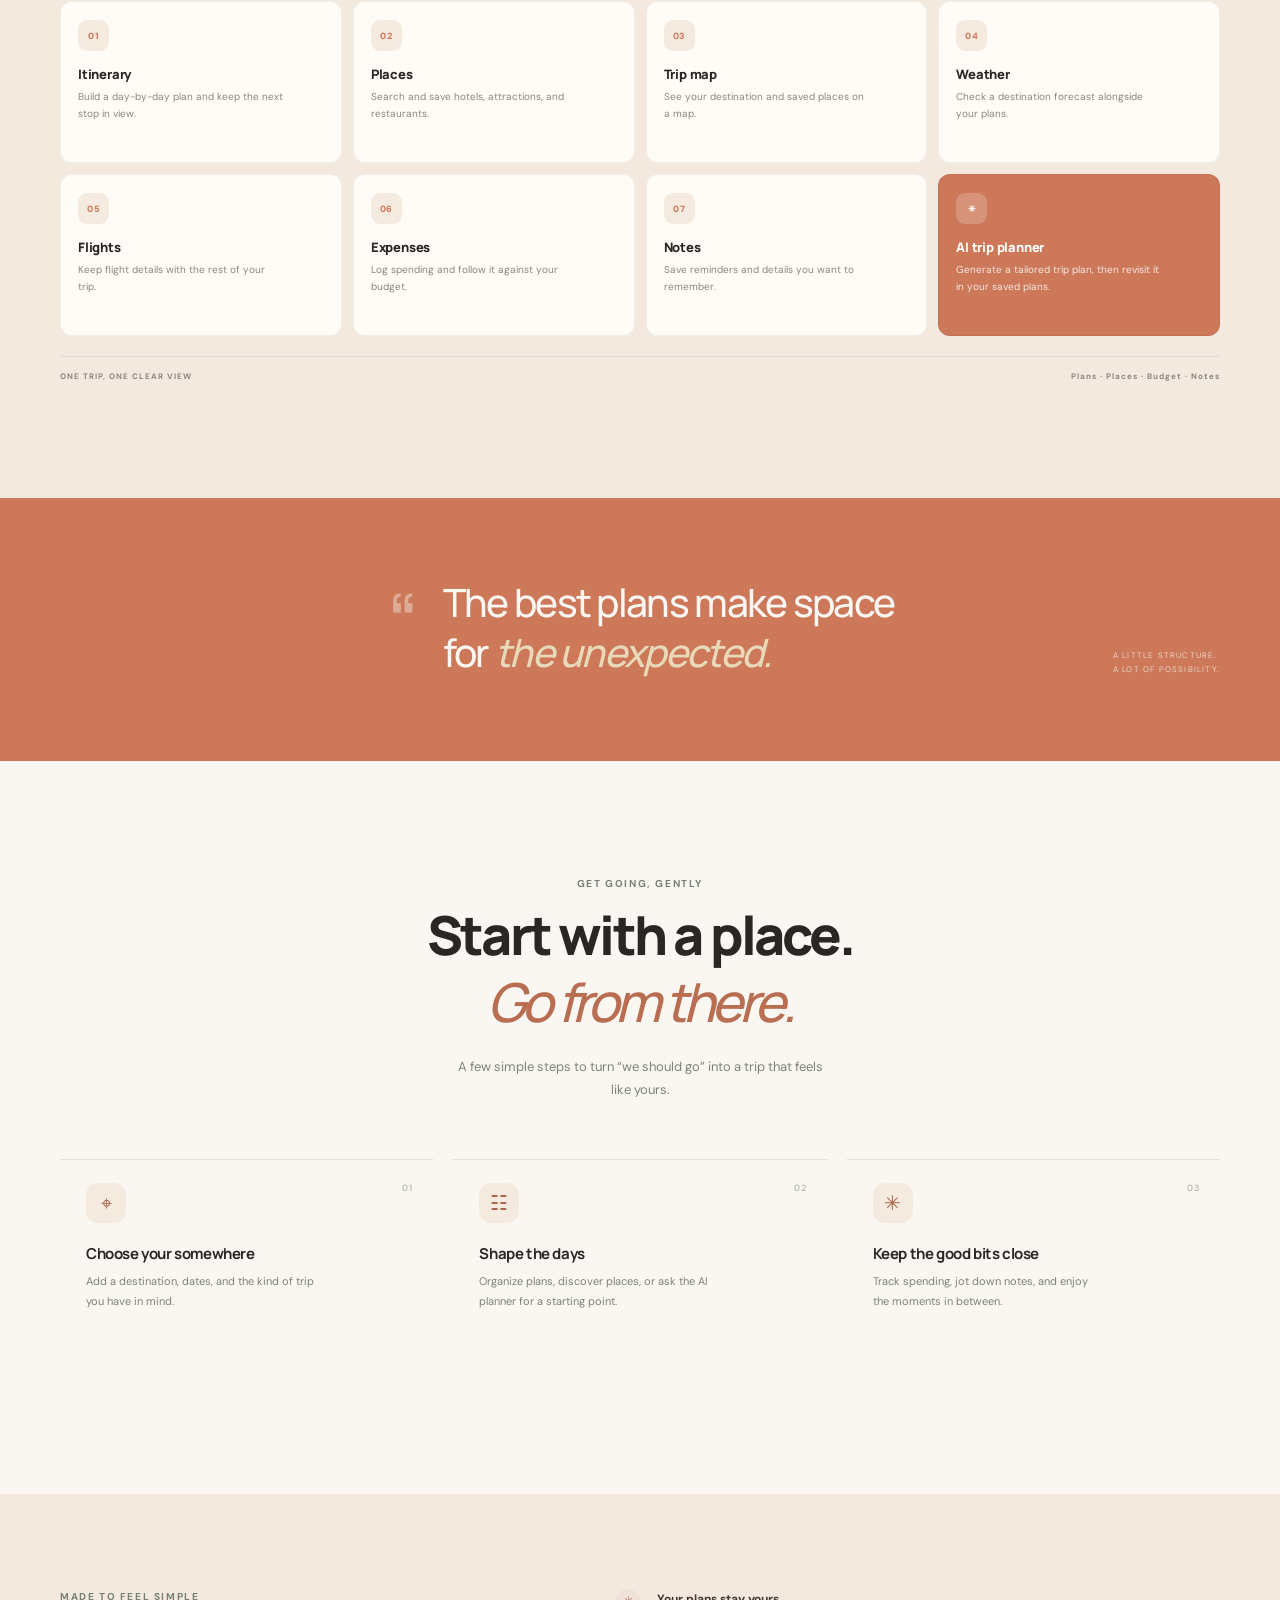
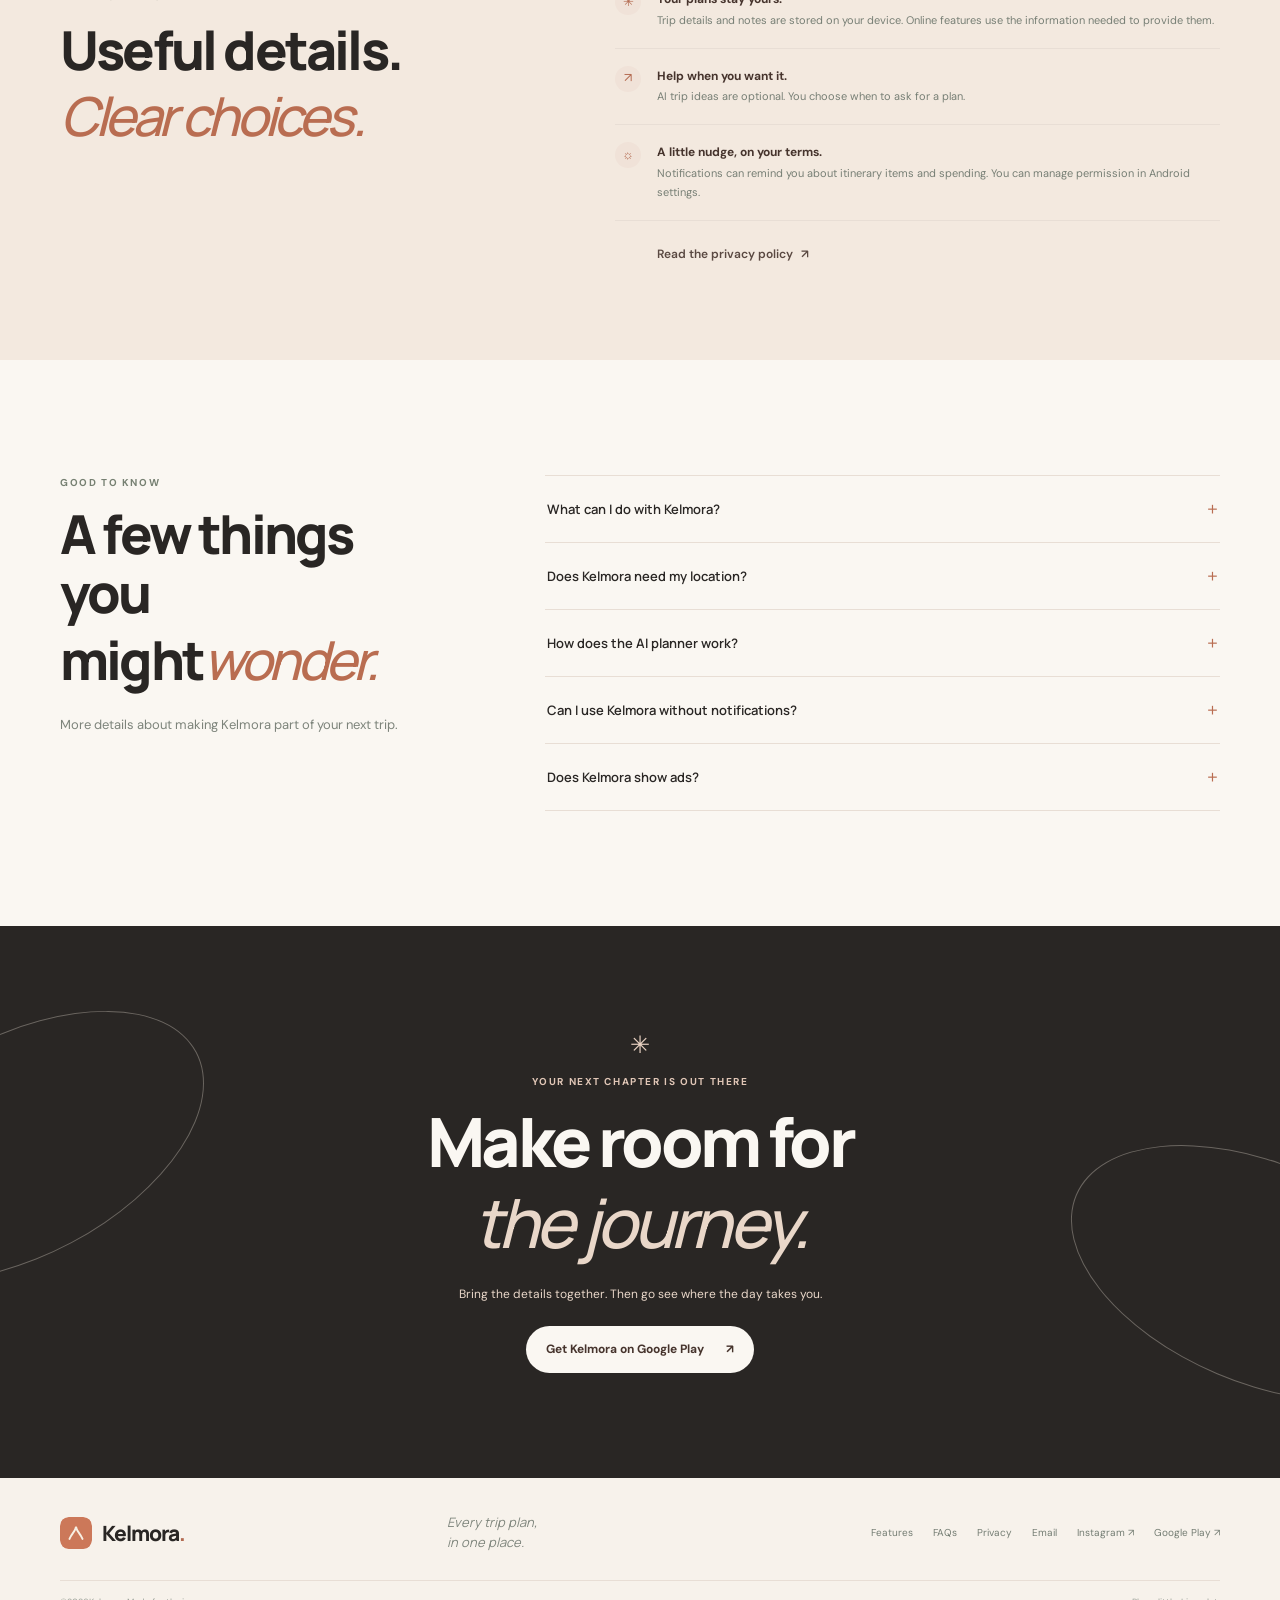
==== commit 087bebe0: "Add files via upload" ====
--- a/index.html
+++ b/index.html
@@ -1,79 +1,522 @@
 <!doctype html>
 <html lang="en">
-<head>
-  <meta charset="utf-8">
-  <meta name="viewport" content="width=device-width, initial-scale=1">
-  <meta name="theme-color" content="#F7F2EB">
-  <meta name="description" content="Kelmora brings your trip plans, itinerary, travel notes and expenses together in one calm, easy-to-use place.">
-  <title>Kelmora — Make room for the journey</title>
-  <link rel="preconnect" href="https://fonts.googleapis.com">
-  <link rel="preconnect" href="https://fonts.gstatic.com" crossorigin>
-  <link href="https://fonts.googleapis.com/css2?family=DM+Sans:wght@400;500;600;700&family=Manrope:wght@400;500;600;700;800&display=swap" rel="stylesheet">
-  <link rel="stylesheet" href="style.css">
-  <script src="script.js" defer></script>
-</head>
-<body>
-  <a class="skip-link" href="#main">Skip to content</a>
-  <header class="site-header">
-    <nav class="nav shell" aria-label="Main navigation">
-      <a class="brand" href="#top" aria-label="Kelmora home"><img class="brand-logo" src="assets/kelmora-logo.svg" alt=""><span>Kelmora<span class="brand-period">.</span></span></a>
-      <button class="menu-toggle" type="button" aria-expanded="false" aria-controls="nav-links" aria-label="Open navigation"><span></span><span></span></button>
-      <div class="nav-links" id="nav-links">
-        <a href="#features">Features</a><a href="#app-architecture">Your trip</a><a href="#how-it-works">How it works</a><a href="#faq">FAQs</a>
-        <a class="nav-cta" href="https://play.google.com/store/apps/details?id=com.sameer.kelmora" target="_blank" rel="noopener noreferrer">Get the app <span aria-hidden="true">↗</span></a>
-      </div>
-    </nav>
-  </header>
-  <main id="main">
-    <section class="hero shell" id="top">
-      <div class="hero-copy">
-        <div class="eyebrow"><span class="eyebrow-dot"></span> YOUR TRIP, THOUGHTFULLY TOGETHER</div>
-        <h1>Less planning<br>stress. <em>More</em><br>being there.</h1>
-        <p class="hero-text">From the first idea to the little details along the way, Kelmora helps you keep your journey in one clear place.</p>
-        <div class="hero-actions"><a class="button button-dark" href="https://play.google.com/store/apps/details?id=com.sameer.kelmora" target="_blank" rel="noopener noreferrer">Get Kelmora on Google Play <span aria-hidden="true">↗</span></a><a class="text-link" href="#how-it-works">A calmer way to travel <span aria-hidden="true">↗</span></a></div>
-        <div class="hero-note"><span class="avatar-stack"><i>✦</i><i>↗</i><i>⌁</i></span><span>Make a little more room for the journey.</span></div>
-      </div>
-      <div class="hero-art" aria-label="Illustration of a trip itinerary and travel destination" role="img">
-        <div class="sun"></div><div class="art-label art-label-top"><span>YOUR NEXT CHAPTER</span><b>Somewhere new.</b></div>
-        <div class="hill hill-back"></div><div class="hill hill-front"></div>
-        <div class="route route-one"></div><div class="route route-two"></div><span class="route-pin pin-one">✦</span><span class="route-pin pin-two">●</span>
-        <div class="trip-card"><div class="trip-card-top"><span class="trip-icon">↗</span><span class="trip-status">UPCOMING TRIP</span><span class="more">•••</span></div><div class="trip-destination">Goa, India</div><div class="trip-dates">A few days away from the usual</div><div class="trip-divider"></div><div class="trip-row"><span class="trip-mini-icon">☼</span><span><b>Your days, at a glance</b><small>Itinerary · Notes · Expenses</small></span><span class="arrow-round">↗</span></div></div>
-        <div class="floating-note"><span class="floating-spark">✳</span><span><b>Take it all in.</b><small>We’ll help keep the details close.</small></span></div>
-        <div class="art-caption">A little more present, wherever you go.</div>
-      </div>
-      <div class="hero-bottom"><span>BUILT FOR THE WAY YOU TRAVEL</span><span>Plan · Explore · Remember</span><span class="scroll-cue">SCROLL TO EXPLORE ↓</span></div>
-    </section>
-    <section class="intro section-pad" id="features">
-      <div class="shell intro-grid"><div><p class="eyebrow">A GOOD TRIP STARTS HERE</p><h2>All the moving parts.<br><em>One easy place.</em></h2></div><div class="intro-copy"><p>Trips are made of more than destinations. Kelmora helps bring your itinerary, budget, places, and notes together, so the practical bits feel lighter.</p><a class="text-link" href="#how-it-works">See how it comes together <span>↘</span></a></div></div>
-    </section>
-    <section class="feature-section shell" aria-label="Kelmora features">
-      <article class="feature-card feature-large"><div class="feature-copy"><span class="feature-number">01 / YOUR BIG PICTURE</span><h3>Every trip has<br>its own space.</h3><p>Keep your destination, dates, budget, and travel plans together. Pick up where you left off whenever inspiration strikes.</p><a href="#how-it-works" class="round-link" aria-label="Learn about trip planning">↗</a></div><div class="mini-dashboard"><div class="dash-top"><span class="dash-logo">k.</span><span>MY TRIPS</span><span class="dash-plus">+</span></div><div class="dash-title">On the horizon <span>↗</span></div><div class="dash-place"><div class="place-art"><span>☼</span><i></i><b></b></div><div><b>Jaipur, Rajasthan</b><small>Oct 18 — Oct 22 · 4 days</small></div><span class="place-arrow">↗</span></div><div class="dash-place second"><div class="place-art place-art-two"><span>⌁</span><i></i><b></b></div><div><b>Coastal days</b><small>Saved for later</small></div><span class="place-arrow">↗</span></div><div class="dash-footer"><span>UP NEXT</span><b>1 trip in the making</b></div></div></article>
-      <article class="feature-card feature-green"><div class="feature-copy"><span class="feature-number">02 / YOUR DAY, YOUR WAY</span><h3>A plan that<br>leaves you room.</h3><p>Build a day-by-day itinerary, save places to visit, and keep helpful details close at hand.</p><a href="#how-it-works" class="round-link" aria-label="Learn about itineraries">↗</a></div><div class="itinerary-art"><div class="itinerary-header"><span>MONDAY, OCT 19</span><span>☼ 28°</span></div><div class="timeline-item"><i class="timeline-dot"></i><small>09:30 AM</small><b>Slow morning, good coffee</b><span>Find a local café</span></div><div class="timeline-item active"><i class="timeline-dot"></i><small>11:00 AM</small><b>Wander the old city</b><span>Saved place · 2.4 km away</span></div><div class="timeline-item"><i class="timeline-dot"></i><small>01:30 PM</small><b>Lunch somewhere lovely</b><span>Leave room for a detour</span></div><div class="itinerary-tail">+ Add a moment</div><span class="leaf-doodle">✳</span></div></article>
-      <article class="feature-card feature-cream"><div class="feature-copy"><span class="feature-number">03 / SPEND WITH CLARITY</span><h3>Keep an eye on<br>the little things.</h3><p>Log trip expenses and see how they add up against your budget, as you go.</p><a href="#how-it-works" class="round-link" aria-label="Learn about trip budgets">↗</a></div><div class="budget-art"><div class="budget-label">TRIP BUDGET <span>•••</span></div><div class="budget-amount">₹24,500 <small>of ₹40,000</small></div><div class="budget-bar"><i></i></div><div class="budget-legend"><span><i class="legend-green"></i>Spent</span><b>61%</b></div><div class="budget-line"></div><div class="budget-entry"><span class="entry-icon">☕</span><span><b>Coffee & breakfast</b><small>Today · Food</small></span><strong>− ₹640</strong></div><div class="budget-entry"><span class="entry-icon entry-yellow">⌁</span><span><b>Local ride</b><small>Yesterday · Transport</small></span><strong>− ₹280</strong></div></div></article>
-      <article class="feature-card feature-lilac"><div class="feature-copy"><span class="feature-number">04 / MAKE IT YOURS</span><h3>Your notes.<br>Your memories.</h3><p>Save the ideas, reminders, and little discoveries you’ll want to find again.</p><a href="#how-it-works" class="round-link" aria-label="Learn about notes">↗</a></div><div class="notes-art"><div class="note-paper"><div class="note-top"><span>FIELD NOTES</span><span>✳</span></div><div class="note-heading">Things to remember</div><div class="note-line checked"><i>✓</i> Try the market early</div><div class="note-line checked"><i>✓</i> Ask for the family recipe</div><div class="note-line"><i></i> Take the long way back</div><div class="note-footer">A good day, in the making <span>♡</span></div></div><span class="note-flower">✳</span></div></article>
-    </section>
-    <section class="trip-architecture section-pad" id="app-architecture">
-      <div class="shell">
-        <div class="architecture-head"><div><p class="eyebrow">INSIDE EVERY TRIP</p><h2>Your trip is the hub.<br><em>Everything connects.</em></h2></div><p>Open a trip in Kelmora and move between the parts of your plan without losing the big picture.</p></div>
-        <div class="architecture-grid" aria-label="Kelmora trip features">
-          <article class="architecture-tile"><span class="module-symbol">01</span><h3>Itinerary</h3><p>Build a day-by-day plan and keep the next stop in view.</p></article>
-          <article class="architecture-tile"><span class="module-symbol">02</span><h3>Places</h3><p>Search and save hotels, attractions, and restaurants.</p></article>
-          <article class="architecture-tile"><span class="module-symbol">03</span><h3>Trip map</h3><p>See your destination and saved places on a map.</p></article>
-          <article class="architecture-tile"><span class="module-symbol">04</span><h3>Weather</h3><p>Check a destination forecast alongside your plans.</p></article>
-          <article class="architecture-tile"><span class="module-symbol">05</span><h3>Flights</h3><p>Keep flight details with the rest of your trip.</p></article>
-          <article class="architecture-tile"><span class="module-symbol">06</span><h3>Expenses</h3><p>Log spending and follow it against your budget.</p></article>
-          <article class="architecture-tile"><span class="module-symbol">07</span><h3>Notes</h3><p>Save reminders and details you want to remember.</p></article>
-          <article class="architecture-tile architecture-ai"><span class="module-symbol">✳</span><h3>AI trip planner</h3><p>Generate a tailored trip plan, then revisit it in your saved plans.</p></article>
-        </div>
-        <div class="architecture-foot"><span>ONE TRIP, ONE CLEAR VIEW</span><span>Plans · Places · Budget · Notes</span></div>
-      </div>
-    </section>
-    <section class="quote-band"><div class="shell quote-inner"><span class="quote-mark">“</span><p>The best plans make space<br>for <em>the unexpected.</em></p><span class="quote-side">A LITTLE STRUCTURE.<br>A LOT OF POSSIBILITY.</span></div></section>
-    <section class="how section-pad" id="how-it-works"><div class="shell"><div class="section-heading"><p class="eyebrow">GET GOING, GENTLY</p><h2>Start with a place.<br><em>Go from there.</em></h2><p class="section-sub">A few simple steps to turn “we should go” into a trip that feels like yours.</p></div><div class="steps"><article class="step"><span class="step-num">01</span><div class="step-icon">⌖</div><h3>Choose your somewhere</h3><p>Add a destination, dates, and the kind of trip you have in mind.</p></article><article class="step"><span class="step-num">02</span><div class="step-icon">☷</div><h3>Shape the days</h3><p>Organize plans, discover places, or ask the AI planner for a starting point.</p></article><article class="step"><span class="step-num">03</span><div class="step-icon">✳</div><h3>Keep the good bits close</h3><p>Track spending, jot down notes, and enjoy the moments in between.</p></article></div></div></section>
-    <section class="trust-section"><div class="shell trust-grid"><div><p class="eyebrow">MADE TO FEEL SIMPLE</p><h2>Useful details.<br><em>Clear choices.</em></h2></div><div class="trust-points"><div><span>✳</span><p><b>Your plans stay yours.</b><br>Trip details and notes are stored on your device. Online features use the information needed to provide them.</p></div><div><span>↗</span><p><b>Help when you want it.</b><br>AI trip ideas are optional. You choose when to ask for a plan.</p></div><div><span>☼</span><p><b>A little nudge, on your terms.</b><br>Notifications can remind you about itinerary items and spending. You can manage permission in Android settings.</p></div><a href="privacy.html" class="text-link">Read the privacy policy <span>↗</span></a></div></div></section>
-    <section class="faq section-pad" id="faq"><div class="shell faq-grid"><div class="section-heading"><p class="eyebrow">GOOD TO KNOW</p><h2>A few things<br>you might <em>wonder.</em></h2><p class="section-sub">More details about making Kelmora part of your next trip.</p></div><div class="faq-list"><details><summary>What can I do with Kelmora?<span>+</span></summary><p>Create and organize trips, plan itineraries, save places, manage travel notes and expenses, check destination weather, and request AI-generated trip suggestions.</p></details><details><summary>Does Kelmora need my location?<span>+</span></summary><p>The current Android app does not request device location permission. You can enter a destination or search for places; those searches may be sent to the relevant service to return results.</p></details><details><summary>How does the AI planner work?<span>+</span></summary><p>If you choose to generate a plan, the trip details you provide for that request—such as origin, destination, dates, budget, traveler count, travel style, and interests—are sent through the app’s service to generate suggestions.</p></details><details><summary>Can I use Kelmora without notifications?<span>+</span></summary><p>Yes. Android notification permission is optional. If you allow it, the app can show reminders and budget or quick-add expense notifications.</p></details><details><summary>Does Kelmora show ads?<span>+</span></summary><p>The app includes Google Mobile Ads. Google may process device and advertising information to provide and measure ads, subject to your consent choices and Google’s policies.</p></details></div></div></section>
-    <section class="closing" id="get-started"><div class="shell closing-inner"><span class="closing-star">✳</span><p class="eyebrow">YOUR NEXT CHAPTER IS OUT THERE</p><h2>Make room for<br><em>the journey.</em></h2><p>Bring the details together. Then go see where the day takes you.</p><a class="button button-light" href="https://play.google.com/store/apps/details?id=com.sameer.kelmora" target="_blank" rel="noopener noreferrer">Get Kelmora on Google Play <span>↗</span></a><div class="closing-orbit orbit-a"></div><div class="closing-orbit orbit-b"></div></div></section>
-  </main>
-  <footer class="footer"><div class="shell footer-top"><a class="brand" href="#top"><img class="brand-logo" src="assets/kelmora-logo.svg" alt=""><span>Kelmora<span class="brand-period">.</span></span></a><p>Thoughtful travel planning,<br>for the moments that matter.</p><div class="footer-links"><a href="#features">Features</a><a href="#faq">FAQs</a><a href="privacy.html">Privacy</a><a href="mailto:kelmora2026@gmail.com">Email</a><a href="https://www.instagram.com/kelmora.travel?mdxt=aHFxenk0aW1veGFu" target="_blank" rel="noopener noreferrer">Instagram ↗</a><a href="https://play.google.com/store/apps/details?id=com.sameer.kelmora" target="_blank" rel="noopener noreferrer">Google Play ↗</a></div></div><div class="shell footer-bottom"><span>© <span data-year>2026</span> Kelmora. Made for the journey.</span><span>Plan a little. Live a lot.</span></div></footer>
-</body>
-</html>
+    <head>
+        <meta charset="utf-8"><meta name="viewport" content="width=device-width, initial-scale=1"><meta name="theme-color" content="#F7F2EB"><meta name="description" content="Kelmora brings your trip plans, itinerary, travel notes and expenses together in one calm, easy-to-use place.">
+        <title>
+            Kelmora — Every trip plan, in one place
+        </title>
+        <link rel="preconnect" href="https://fonts.googleapis.com"><link rel="preconnect" href="https://fonts.gstatic.com" crossorigin><link href="https://fonts.googleapis.com/css2?family=DM+Sans:wght@400;500;600;700&family=Manrope:wght@400;500;600;700;800&display=swap" rel="stylesheet"><link rel="stylesheet" href="style.css?v=2"><script src="script.js" defer></script>
+    </head>
+    <body>
+        <a class="skip-link" href="#main">Skip to content</a>
+        <header class="site-header">
+            <nav class="nav shell" aria-label="Main navigation">
+                <a class="brand" href="#top" aria-label="Kelmora home"><img class="brand-logo" src="assets/kelmora-logo.svg" alt="" width="36" height="36"><span>Kelmora<span class="brand-period">.</span></span></a><button class="menu-toggle" type="button" aria-expanded="false" aria-controls="nav-links" aria-label="Open navigation"><span></span><span></span></button>
+                <div class="nav-links" id="nav-links">
+                    <a href="#features">Features</a><a href="#app-architecture">Your trip</a><a href="#how-it-works">How it works</a><a href="#faq">FAQs</a><a class="nav-cta" href="https://play.google.com/store/apps/details?id=com.sameer.kelmora" target="_blank" rel="noopener noreferrer">Get the app<span aria-hidden="true">↗</span></a>
+                </div>
+            </nav>
+        </header>
+        <main id="main">
+            <section class="hero shell" id="top">
+                <div class="hero-copy">
+                    <div class="eyebrow">
+                        <span class="eyebrow-dot"></span>YOUR TRIP, THOUGHTFULLY TOGETHER
+                    </div>
+                    <h1>
+                        Less planning<br>stress. <em>More</em><br>being there.
+                    </h1>
+                    <p class="hero-text">
+                        From the first idea to the little details along the way, Kelmora helps you keep your journey in one clear place.
+                    </p>
+                    <div class="hero-actions">
+                        <a class="button button-dark" href="https://play.google.com/store/apps/details?id=com.sameer.kelmora" target="_blank" rel="noopener noreferrer">Get Kelmora on Google Play<span aria-hidden="true">↗</span></a><a class="text-link" href="#how-it-works">A calmer way to travel<span aria-hidden="true">↗</span></a>
+                    </div>
+                    <div class="hero-note">
+                        <span class="avatar-stack"><i>✦</i><i>↗</i><i>⌁</i></span><span>Make a little more room for the journey.</span>
+                    </div>
+                </div>
+                <div class="hero-art" aria-label="Illustration of a trip itinerary and travel destination" role="img">
+                    <div class="sun">
+                    </div>
+                    <div class="art-label art-label-top">
+                        <span>YOUR NEXT CHAPTER</span><b>Somewhere new.</b>
+                    </div>
+                    <div class="hill hill-back">
+                    </div>
+                    <div class="hill hill-front">
+                    </div>
+                    <div class="route route-one">
+                    </div>
+                    <div class="route route-two">
+                    </div>
+                    <span class="route-pin pin-one">✦</span><span class="route-pin pin-two">●</span>
+                    <div class="trip-card">
+                        <div class="trip-card-top">
+                            <span class="trip-icon">↗</span><span class="trip-status">UPCOMING TRIP</span><span class="more">•••</span>
+                        </div>
+                        <div class="trip-destination">
+                            Goa, India
+                        </div>
+                        <div class="trip-dates">
+                            A few days away from the usual
+                        </div>
+                        <div class="trip-divider">
+                        </div>
+                        <div class="trip-row">
+                            <span class="trip-mini-icon">☼</span><span><b>Your days, at a glance</b><small>Itinerary · Notes · Expenses</small></span><span class="arrow-round">↗</span>
+                        </div>
+                    </div>
+                    <div class="floating-note">
+                        <span class="floating-spark">✳</span><span><b>Take it all in.</b><small>We’ll help keep the details close.</small></span>
+                    </div>
+                    <div class="art-caption">
+                        A little more present, wherever you go.
+                    </div>
+                </div>
+                <div class="hero-bottom">
+                    <span>BUILT FOR THE WAY YOU TRAVEL</span><span>Plan · Explore · Remember</span><span class="scroll-cue">SCROLL TO EXPLORE ↓</span>
+                </div>
+            </section>
+            <section class="intro section-pad" id="features">
+                <div class="shell intro-grid">
+                    <div>
+                        <p class="eyebrow">
+                            A GOOD TRIP STARTS HERE
+                        </p>
+                        <h2>
+                            All the moving parts.<br><em>One easy place.</em>
+                        </h2>
+                    </div>
+                    <div class="intro-copy">
+                        <p>
+                            Trips are made of more than destinations. Kelmora helps bring your itinerary, budget, places, and notes together, so the practical bits feel lighter.
+                        </p>
+                        <a class="text-link" href="#how-it-works">See how it comes together<span>↘</span></a>
+                    </div>
+                </div>
+            </section>
+            <section class="feature-section shell" aria-label="Kelmora features">
+                <article class="feature-card feature-large">
+                    <div class="feature-copy">
+                        <span class="feature-number">01 / YOUR BIG PICTURE</span>
+                        <h3>
+                            Every trip has<br>its own space.
+                        </h3>
+                        <p>
+                            Keep your destination, dates, budget, and travel plans together. Pick up where you left off whenever inspiration strikes.
+                        </p>
+                        <a href="#how-it-works" class="round-link" aria-label="Learn about trip planning">↗</a>
+                    </div>
+                    <div class="mini-dashboard">
+                        <div class="dash-top">
+                            <span class="dash-logo">k.</span><span>MY TRIPS</span><span class="dash-plus">+</span>
+                        </div>
+                        <div class="dash-title">
+                            On the horizon<span>↗</span>
+                        </div>
+                        <div class="dash-place">
+                            <div class="place-art">
+                                <span>☼</span><i></i><b></b>
+                            </div>
+                            <div>
+                                <b>Jaipur, Rajasthan</b><small>Oct 18 — Oct 22 · 4 days</small>
+                            </div>
+                            <span class="place-arrow">↗</span>
+                        </div>
+                        <div class="dash-place second">
+                            <div class="place-art place-art-two">
+                                <span>⌁</span><i></i><b></b>
+                            </div>
+                            <div>
+                                <b>Coastal days</b><small>Saved for later</small>
+                            </div>
+                            <span class="place-arrow">↗</span>
+                        </div>
+                        <div class="dash-footer">
+                            <span>UP NEXT</span><b>1 trip in the making</b>
+                        </div>
+                    </div>
+                </article>
+                <article class="feature-card feature-green">
+                    <div class="feature-copy">
+                        <span class="feature-number">02 / YOUR DAY, YOUR WAY</span>
+                        <h3>
+                            A plan that<br>leaves you room.
+                        </h3>
+                        <p>
+                            Build a day-by-day itinerary, save places to visit, and keep helpful details close at hand.
+                        </p>
+                        <a href="#how-it-works" class="round-link" aria-label="Learn about itineraries">↗</a>
+                    </div>
+                    <div class="itinerary-art">
+                        <div class="itinerary-header">
+                            <span>MONDAY, OCT 19</span><span>☼ 28°</span>
+                        </div>
+                        <div class="timeline-item">
+                            <i class="timeline-dot"></i><small>09:30 AM</small><b>Slow morning, good coffee</b><span>Find a local café</span>
+                        </div>
+                        <div class="timeline-item active">
+                            <i class="timeline-dot"></i><small>11:00 AM</small><b>Wander the old city</b><span>Saved place · 2.4 km away</span>
+                        </div>
+                        <div class="timeline-item">
+                            <i class="timeline-dot"></i><small>01:30 PM</small><b>Lunch somewhere lovely</b><span>Leave room for a detour</span>
+                        </div>
+                        <div class="itinerary-tail">
+                            + Add a moment
+                        </div>
+                        <span class="leaf-doodle">✳</span>
+                    </div>
+                </article>
+                <article class="feature-card feature-cream">
+                    <div class="feature-copy">
+                        <span class="feature-number">03 / SPEND WITH CLARITY</span>
+                        <h3>
+                            Keep an eye on<br>the little things.
+                        </h3>
+                        <p>
+                            Log trip expenses and see how they add up against your budget, as you go.
+                        </p>
+                        <a href="#how-it-works" class="round-link" aria-label="Learn about trip budgets">↗</a>
+                    </div>
+                    <div class="budget-art">
+                        <div class="budget-label">
+                            TRIP BUDGET<span>•••</span>
+                        </div>
+                        <div class="budget-amount">
+                            ₹24,500<small>of ₹40,000</small>
+                        </div>
+                        <div class="budget-bar">
+                            <i></i>
+                        </div>
+                        <div class="budget-legend">
+                            <span><i class="legend-green"></i>Spent</span><b>61%</b>
+                        </div>
+                        <div class="budget-line">
+                        </div>
+                        <div class="budget-entry">
+                            <span class="entry-icon">☕</span><span><b>Coffee&breakfast</b><small>Today · Food</small></span><strong>− ₹640</strong>
+                        </div>
+                        <div class="budget-entry">
+                            <span class="entry-icon entry-yellow">⌁</span><span><b>Local ride</b><small>Yesterday · Transport</small></span><strong>− ₹280</strong>
+                        </div>
+                    </div>
+                </article>
+                <article class="feature-card feature-lilac">
+                    <div class="feature-copy">
+                        <span class="feature-number">04 / MAKE IT YOURS</span>
+                        <h3>
+                            Your notes.<br>Your memories.
+                        </h3>
+                        <p>
+                            Save the ideas, reminders, and little discoveries you’ll want to find again.
+                        </p>
+                        <a href="#how-it-works" class="round-link" aria-label="Learn about notes">↗</a>
+                    </div>
+                    <div class="notes-art">
+                        <div class="note-paper">
+                            <div class="note-top">
+                                <span>FIELD NOTES</span><span>✳</span>
+                            </div>
+                            <div class="note-heading">
+                                Things to remember
+                            </div>
+                            <div class="note-line checked">
+                                <i>✓</i>Try the market early
+                            </div>
+                            <div class="note-line checked">
+                                <i>✓</i>Ask for the family recipe
+                            </div>
+                            <div class="note-line">
+                                <i></i>Take the long way back
+                            </div>
+                            <div class="note-footer">
+                                A good day, in the making<span>♡</span>
+                            </div>
+                        </div>
+                        <span class="note-flower">✳</span>
+                    </div>
+                </article>
+            </section>
+            <section class="trip-architecture section-pad" id="app-architecture">
+                <div class="shell">
+                    <div class="architecture-head">
+                        <div>
+                            <p class="eyebrow">
+                                INSIDE EVERY TRIP
+                            </p>
+                            <h2>
+                                Your trip is the hub.<br><em>Everything connects.</em>
+                            </h2>
+                        </div>
+                        <p>
+                            Open a trip in Kelmora and move between the parts of your plan without losing the big picture.
+                        </p>
+                    </div>
+                    <div class="architecture-grid" aria-label="Kelmora trip features">
+                        <article class="architecture-tile">
+                            <span class="module-symbol">01</span>
+                            <h3>
+                                Itinerary
+                            </h3>
+                            <p>
+                                Build a day-by-day plan and keep the next stop in view.
+                            </p>
+                        </article>
+                        <article class="architecture-tile">
+                            <span class="module-symbol">02</span>
+                            <h3>
+                                Places
+                            </h3>
+                            <p>
+                                Search and save hotels, attractions, and restaurants.
+                            </p>
+                        </article>
+                        <article class="architecture-tile">
+                            <span class="module-symbol">03</span>
+                            <h3>
+                                Trip map
+                            </h3>
+                            <p>
+                                See your destination and saved places on a map.
+                            </p>
+                        </article>
+                        <article class="architecture-tile">
+                            <span class="module-symbol">04</span>
+                            <h3>
+                                Weather
+                            </h3>
+                            <p>
+                                Check a destination forecast alongside your plans.
+                            </p>
+                        </article>
+                        <article class="architecture-tile">
+                            <span class="module-symbol">05</span>
+                            <h3>
+                                Flights
+                            </h3>
+                            <p>
+                                Keep flight details with the rest of your trip.
+                            </p>
+                        </article>
+                        <article class="architecture-tile">
+                            <span class="module-symbol">06</span>
+                            <h3>
+                                Expenses
+                            </h3>
+                            <p>
+                                Log spending and follow it against your budget.
+                            </p>
+                        </article>
+                        <article class="architecture-tile">
+                            <span class="module-symbol">07</span>
+                            <h3>
+                                Notes
+                            </h3>
+                            <p>
+                                Save reminders and details you want to remember.
+                            </p>
+                        </article>
+                        <article class="architecture-tile architecture-ai">
+                            <span class="module-symbol">✳</span>
+                            <h3>
+                                AI trip planner
+                            </h3>
+                            <p>
+                                Generate a tailored trip plan, then revisit it in your saved plans.
+                            </p>
+                        </article>
+                    </div>
+                    <div class="architecture-foot">
+                        <span>ONE TRIP, ONE CLEAR VIEW</span><span>Plans · Places · Budget · Notes</span>
+                    </div>
+                </div>
+            </section>
+            <section class="quote-band">
+                <div class="shell quote-inner">
+                    <span class="quote-mark">“</span>
+                    <p>
+                        The best plans make space<br>for <em>the unexpected.</em>
+                    </p>
+                    <span class="quote-side">A LITTLE STRUCTURE.<br>A LOT OF POSSIBILITY.</span>
+                </div>
+            </section>
+            <section class="how section-pad" id="how-it-works">
+                <div class="shell">
+                    <div class="section-heading">
+                        <p class="eyebrow">
+                            GET GOING, GENTLY
+                        </p>
+                        <h2>
+                            Start with a place.<br><em>Go from there.</em>
+                        </h2>
+                        <p class="section-sub">
+                            A few simple steps to turn “we should go” into a trip that feels like yours.
+                        </p>
+                    </div>
+                    <div class="steps">
+                        <article class="step">
+                            <span class="step-num">01</span>
+                            <div class="step-icon">
+                                ⌖
+                            </div>
+                            <h3>
+                                Choose your somewhere
+                            </h3>
+                            <p>
+                                Add a destination, dates, and the kind of trip you have in mind.
+                            </p>
+                        </article>
+                        <article class="step">
+                            <span class="step-num">02</span>
+                            <div class="step-icon">
+                                ☷
+                            </div>
+                            <h3>
+                                Shape the days
+                            </h3>
+                            <p>
+                                Organize plans, discover places, or ask the AI planner for a starting point.
+                            </p>
+                        </article>
+                        <article class="step">
+                            <span class="step-num">03</span>
+                            <div class="step-icon">
+                                ✳
+                            </div>
+                            <h3>
+                                Keep the good bits close
+                            </h3>
+                            <p>
+                                Track spending, jot down notes, and enjoy the moments in between.
+                            </p>
+                        </article>
+                    </div>
+                </div>
+            </section>
+            <section class="trust-section">
+                <div class="shell trust-grid">
+                    <div>
+                        <p class="eyebrow">
+                            MADE TO FEEL SIMPLE
+                        </p>
+                        <h2>
+                            Useful details.<br><em>Clear choices.</em>
+                        </h2>
+                    </div>
+                    <div class="trust-points">
+                        <div>
+                            <span>✳</span>
+                            <p>
+                                <b>Your plans stay yours.</b><br>Trip details and notes are stored on your device. Online features use the information needed to provide them.
+                            </p>
+                        </div>
+                        <div>
+                            <span>↗</span>
+                            <p>
+                                <b>Help when you want it.</b><br>AI trip ideas are optional. You choose when to ask for a plan.
+                            </p>
+                        </div>
+                        <div>
+                            <span>☼</span>
+                            <p>
+                                <b>A little nudge, on your terms.</b><br>Notifications can remind you about itinerary items and spending. You can manage permission in Android settings.
+                            </p>
+                        </div>
+                        <a href="privacy.html" class="text-link">Read the privacy policy<span>↗</span></a>
+                    </div>
+                </div>
+            </section>
+            <section class="faq section-pad" id="faq">
+                <div class="shell faq-grid">
+                    <div class="section-heading">
+                        <p class="eyebrow">
+                            GOOD TO KNOW
+                        </p>
+                        <h2>
+                            A few things<br>you might<em>wonder.</em>
+                        </h2>
+                        <p class="section-sub">
+                            More details about making Kelmora part of your next trip.
+                        </p>
+                    </div>
+                    <div class="faq-list">
+                        <details>
+                            <summary>
+                                What can I do with Kelmora?<span>+</span>
+                            </summary>
+                            <p>
+                                Create and organize trips, plan itineraries, save places, manage travel notes and expenses, check destination weather, and request AI-generated trip suggestions.
+                            </p>
+                        </details>
+                        <details>
+                            <summary>
+                                Does Kelmora need my location?<span>+</span>
+                            </summary>
+                            <p>
+                                The current Android app does not request device location permission. You can enter a destination or search for places; those searches may be sent to the relevant service to return results.
+                            </p>
+                        </details>
+                        <details>
+                            <summary>
+                                How does the AI planner work?<span>+</span>
+                            </summary>
+                            <p>
+                                If you choose to generate a plan, the trip details you provide for that request—such as origin, destination, dates, budget, traveler count, travel style, and interests—are sent through the app’s service to generate suggestions.
+                            </p>
+                        </details>
+                        <details>
+                            <summary>
+                                Can I use Kelmora without notifications?<span>+</span>
+                            </summary>
+                            <p>
+                                Yes. Android notification permission is optional. If you allow it, the app can show reminders and budget or quick-add expense notifications.
+                            </p>
+                        </details>
+                        <details>
+                            <summary>
+                                Does Kelmora show ads?<span>+</span>
+                            </summary>
+                            <p>
+                                The app includes Google Mobile Ads. Google may process device and advertising information to provide and measure ads, subject to your consent choices and Google’s policies.
+                            </p>
+                        </details>
+                    </div>
+                </div>
+            </section>
+            <section class="closing" id="get-started">
+                <div class="shell closing-inner">
+                    <span class="closing-star">✳</span>
+                    <p class="eyebrow">
+                        YOUR NEXT CHAPTER IS OUT THERE
+                    </p>
+                    <h2>
+                        Make room for<br><em>the journey.</em>
+                    </h2>
+                    <p>
+                        Bring the details together. Then go see where the day takes you.
+                    </p>
+                    <a class="button button-light" href="https://play.google.com/store/apps/details?id=com.sameer.kelmora" target="_blank" rel="noopener noreferrer">Get Kelmora on Google Play<span>↗</span></a>
+                    <div class="closing-orbit orbit-a">
+                    </div>
+                    <div class="closing-orbit orbit-b">
+                    </div>
+                </div>
+            </section>
+        </main>
+        <footer class="footer">
+            <div class="shell footer-top">
+                <a class="brand" href="#top"><img class="brand-logo" src="assets/kelmora-logo.svg" alt="" width="36" height="36"><span>Kelmora<span class="brand-period">.</span></span></a>
+                <p>
+                    Every trip plan,<br>in one place.
+                </p>
+                <div class="footer-links">
+                    <a href="#features">Features</a><a href="#faq">FAQs</a><a href="privacy.html">Privacy</a><a href="mailto:kelmora2026@gmail.com">Email</a><a href="https://www.instagram.com/kelmora.travel?mdxt=aHFxenk0aW1veGFu" target="_blank" rel="noopener noreferrer">Instagram ↗</a><a href="https://play.google.com/store/apps/details?id=com.sameer.kelmora" target="_blank" rel="noopener noreferrer">Google Play ↗</a>
+                </div>
+            </div>
+            <div class="shell footer-bottom">
+                <span>©<span data-year>2026</span>Kelmora. Made for the journey.</span><span>Plan a little. Live a lot.</span>
+            </div>
+        </footer>
+    </body>
+</html>
--- a/style.css
+++ b/style.css
@@ -1,22 +1,1797 @@
-:root{--paper:#F7F2EB;--ink:#292624;--muted:#8C857A;--accent:#CC7859;--deep:#292624;--line:#E8DED5;--serif:var(--display);--sans:'DM Sans',sans-serif;--display:'Manrope',var(--sans)}*{box-sizing:border-box}html{scroll-behavior:smooth;scroll-padding-top:90px}body{margin:0;background:var(--paper);color:var(--ink);font-family:var(--sans);font-size:15px;line-height:1.6;-webkit-font-smoothing:antialiased}a{color:inherit;text-decoration:none}.shell{width:min(1160px,calc(100% - 64px));margin-inline:auto}.skip-link{position:absolute;left:12px;top:-60px;padding:10px 16px;background:#fff;z-index:20}.skip-link:focus{top:12px}.site-header{height:82px;border-bottom:1px solid rgba(41,38,36,.08);position:relative;z-index:10}.nav{height:100%;display:flex;align-items:center;justify-content:space-between}.brand{display:inline-flex;align-items:center;gap:10px;font:800 21px var(--display);letter-spacing:-1.1px}.brand-mark{width:32px;height:32px;border-radius:50%;display:grid;place-items:center;background:#F0E2D8;color:#9B5842;font:800 19px var(--display);font-style:italic}.brand-period{color:#B36A50}.nav-links{display:flex;align-items:center;gap:35px;font-size:13px;color:#8C857A}.nav-links>a:not(.nav-cta):hover,.footer-links a:hover{color:#7B5140}.nav-cta{background:#F4EADF;padding:11px 16px;border-radius:24px;color:#46342D;font-weight:600}.nav-cta span{margin-left:8px}.menu-toggle{display:none}.hero{min-height:650px;display:grid;grid-template-columns: .92fr 1.08fr;align-items:center;position:relative;padding-top:50px;padding-bottom:75px}.hero-copy{padding:0 0 18px 12px;position:relative;z-index:2}.eyebrow{font-size:10px;letter-spacing:1.6px;color:#768072;font-weight:700}.eyebrow-dot{display:inline-block;width:7px;height:7px;background:#B36A50;border-radius:50%;margin-right:8px}h1,h2,h3,p{margin-top:0}.hero h1{font:500 clamp(58px,7vw,88px)/.99 var(--display);letter-spacing:-5.6px;margin:27px 0 20px}.hero h1 em,h2 em,.closing h2 em{font:italic 500 1em var(--serif);letter-spacing:-3.8px;color:#B36A50}.hero-text{max-width:405px;font-size:16px;line-height:1.8;color:#717971}.hero-actions{display:flex;align-items:center;gap:25px;margin-top:29px}.button{display:inline-flex;align-items:center;gap:22px;padding:14px 20px;border-radius:28px;font-size:12px;font-weight:700;transition:transform .2s ease,background .2s ease}.button:hover{transform:translateY(-2px)}.button-dark{color:white;background:#292624}.button-dark:hover{background:#A95F46}.text-link{font-size:12px;color:#5A4942;font-weight:600}.text-link span{margin-left:8px}.hero-note{margin-top:45px;display:flex;align-items:center;gap:13px;font-size:11px;color:#81877f}.avatar-stack{display:flex}.avatar-stack i{display:grid;place-items:center;font-style:normal;width:25px;height:25px;border-radius:50%;border:2px solid var(--paper);margin-right:-7px;background:#F1DDC9;color:#9B5842;font-size:11px}.avatar-stack i:nth-child(2){background:#E9D7C9}.avatar-stack i:nth-child(3){background:#F0E2D8}.hero-art{height:510px;position:relative;overflow:hidden;border-radius:260px 260px 22px 22px;background:linear-gradient(157deg,#F3E9DF 0%,#E9D7C9 53%,#E1C7B7 100%);margin-left:5px}.sun{position:absolute;width:165px;height:165px;border-radius:50%;background:#EAC5A4;right:19%;top:62px;opacity:.86}.hill{position:absolute;border-radius:50% 50% 0 0;transform:rotate(-9deg)}.hill-back{width:670px;height:310px;bottom:42px;left:-90px;background:#D5AA8E;transform:rotate(8deg)}.hill-front{width:660px;height:260px;bottom:-75px;left:-94px;background:#C17B5D;transform:rotate(-8deg)}.art-label{position:absolute;top:45px;left:40px;z-index:1;color:#A45D45}.art-label span{display:block;font-size:8px;letter-spacing:1.3px;font-weight:700}.art-label b{display:block;margin-top:5px;font:italic 18px var(--serif);font-weight:500}.route{position:absolute;z-index:1;border:1px dashed rgba(255,255,255,.77);border-color:rgba(255,255,255,.75) transparent transparent transparent;border-radius:50%;transform:rotate(-17deg)}.route-one{width:350px;height:185px;left:80px;top:169px}.route-two{width:244px;height:115px;left:122px;top:210px;transform:rotate(23deg)}.route-pin{position:absolute;z-index:2;display:grid;place-items:center;width:24px;height:24px;border-radius:50%;background:#F7EFE3;color:#A96048;font-size:12px;box-shadow:0 3px 12px #29262430}.pin-one{top:190px;left:105px}.pin-two{top:275px;right:96px;font-size:8px}.trip-card{position:absolute;z-index:3;right:31px;top:202px;width:255px;padding:17px 18px 13px;background:rgba(255,255,255,.94);border:1px solid #fff;border-radius:13px;box-shadow:0 16px 45px #29262427}.trip-card-top{display:flex;align-items:center;gap:9px}.trip-icon{display:grid;place-items:center;width:24px;height:24px;border-radius:7px;background:#F4EADF;color:#B7684D}.trip-status{font-size:8px;letter-spacing:1px;font-weight:700;color:#8C857A}.more{margin-left:auto;font-size:10px;letter-spacing:2px;color:#a0a69e}.trip-destination{font:700 20px var(--display);letter-spacing:-.6px;margin-top:13px}.trip-dates{color:#8C857A;font-size:9px;margin-top:2px}.trip-divider{height:1px;background:#E8DED5;margin:15px 0 12px}.trip-row{display:flex;align-items:center;gap:9px}.trip-mini-icon{display:grid;place-items:center;width:29px;height:29px;border-radius:8px;background:#F4EADF;color:#A77F5B}.trip-row b,.trip-row small{display:block}.trip-row b{font-size:9px}.trip-row small{font-size:8px;color:#8C857A}.arrow-round{margin-left:auto;width:23px;height:23px;border-radius:50%;background:#F5EEE7;display:grid;place-items:center;font-size:10px;color:#A96048}.floating-note{position:absolute;z-index:3;left:23px;bottom:111px;background:#FFFCF7;padding:11px 15px;border-radius:10px;display:flex;align-items:center;gap:10px;box-shadow:0 8px 24px #29262420}.floating-spark{font-size:19px;color:#B36A50}.floating-note b,.floating-note small{display:block}.floating-note b{font-size:10px}.floating-note small{font-size:8px;color:#8C857A}.art-caption{position:absolute;z-index:2;right:26px;bottom:24px;color:#F5EEE7;font-size:9px;letter-spacing:.5px}.hero-bottom{position:absolute;bottom:25px;left:0;right:0;border-top:1px solid #E8DED5;padding-top:16px;display:flex;justify-content:space-between;color:#8C857A;font-size:8px;letter-spacing:1.4px;font-weight:700}.hero-bottom span:nth-child(2){letter-spacing:.4px;font-size:10px;font-weight:500}.section-pad{padding:115px 0}.intro{background:#F3E9DF}.intro-grid{display:grid;grid-template-columns:1fr 1fr;align-items:end}.intro h2,.section-heading h2,.trust-grid h2{font:500 clamp(38px,4.2vw,55px)/1.1 var(--display);letter-spacing:-2.8px;margin:17px 0 0}.intro h2 em,.section-heading h2 em,.trust-grid h2 em{color:#B96D51}.intro-copy{max-width:420px;margin-left:auto;padding-bottom:7px}.intro-copy p{font-size:15px;line-height:1.85;color:#757c73;margin-bottom:20px}.feature-section{padding-top:34px;padding-bottom:105px;display:grid;grid-template-columns:1fr 1fr;gap:20px}.feature-card{position:relative;overflow:hidden;min-height:400px;border-radius:15px;padding:34px;display:flex;flex-direction:column}.feature-large{grid-column:1/-1;min-height:450px;background:#F3E9DF;display:grid;grid-template-columns:.9fr 1.1fr;align-items:center}.feature-green{background:#F0E2D8}.feature-cream{background:#F3E9DF}.feature-lilac{background:#F3E9DF}.feature-copy{position:relative;z-index:2}.feature-number{font-size:8px;font-weight:700;letter-spacing:1.3px;color:#768172}.feature-card h3{font:600 30px/1.13 var(--display);letter-spacing:-1.5px;margin:18px 0 10px}.feature-card p{font-size:12px;line-height:1.8;color:#70786f;max-width:260px;margin-bottom:18px}.round-link{width:31px;height:31px;display:grid;place-items:center;border:1px solid #a9b3a5;border-radius:50%;font-size:12px;color:#8C513E;transition:all .2s}.round-link:hover{background:#8C513E;color:white}.mini-dashboard{position:relative;justify-self:center;width:min(370px,100%);background:#FFFCF7;border:1px solid white;border-radius:12px;padding:17px 20px;box-shadow:0 16px 40px #29262412;transform:rotate(1.4deg)}.dash-top{display:flex;align-items:center;gap:9px;font-size:8px;font-weight:700;color:#8C857A;letter-spacing:1px}.dash-logo{font:800 15px var(--display);letter-spacing:-1px;color:#B7684D}.dash-plus{margin-left:auto;width:22px;height:22px;border-radius:50%;display:grid;place-items:center;background:#F4EADF;color:#AC644B;font-size:14px}.dash-title{margin:20px 0 12px;font:700 15px var(--display);letter-spacing:-.5px}.dash-title span{float:right;color:#97a28f;font-size:12px}.dash-place{display:flex;align-items:center;gap:10px;border:1px solid #F5EEE7;border-radius:8px;padding:8px;margin-bottom:7px}.place-art{width:48px;height:42px;border-radius:5px;position:relative;overflow:hidden;background:linear-gradient(#E6C39E 0 54%,#C59A68 54%)}.place-art span{position:absolute;right:7px;top:2px;color:#F7EFE3;font-size:12px}.place-art i,.place-art b{position:absolute;bottom:-7px;width:30px;height:32px;border-radius:50% 50% 0 0;background:#C17B5D;left:-5px}.place-art b{left:20px;width:38px;height:23px;background:#D5AA8E}.dash-place>div:nth-child(2) b,.dash-place>div:nth-child(2) small{display:block}.dash-place>div:nth-child(2) b{font-size:9px}.dash-place>div:nth-child(2) small{font-size:8px;color:#8C857A}.place-arrow{margin-left:auto;color:#AC644B;font-size:10px}.place-art-two{background:linear-gradient(#E6C8B2,#D5AA8E)}.place-art-two i{background:#AA8B7B}.place-art-two b{background:#E0B999}.dash-footer{margin-top:14px;display:flex;justify-content:space-between;padding:10px;background:#F5EEE7;border-radius:6px}.dash-footer span{font-size:7px;letter-spacing:1px;color:#8C857A}.dash-footer b{font-size:8px}.feature-green .feature-copy,.feature-cream .feature-copy,.feature-lilac .feature-copy{padding-bottom:215px}.itinerary-art{position:absolute;left:35px;right:35px;bottom:26px;background:#FFFCF7;border-radius:10px;padding:16px 18px 13px;box-shadow:0 12px 30px #29262410}.itinerary-header{display:flex;justify-content:space-between;color:#8C857A;font-size:8px;letter-spacing:.7px;font-weight:700;margin-bottom:14px}.timeline-item{position:relative;padding:0 0 11px 48px;border-left:1px solid #E8DED5;margin-left:4px;display:flex;flex-direction:column}.timeline-item:last-of-type{border-left-color:transparent}.timeline-dot{position:absolute;left:-4px;top:3px;width:7px;height:7px;border-radius:50%;background:#E1C7B7;border:1px solid white}.timeline-item.active .timeline-dot{background:#AC644B;box-shadow:0 0 0 3px #F3E9DF}.timeline-item small{font-size:7px;color:#8C857A}.timeline-item b{font-size:9px;margin-top:1px}.timeline-item span{font-size:7px;color:#8C857A}.itinerary-tail{border-top:1px solid #F5EEE7;padding-top:9px;font-size:8px;color:#8C857A}.leaf-doodle{position:absolute;right:13px;top:68px;color:#E9D2C2;font-size:20px}.budget-art{position:absolute;left:35px;right:35px;bottom:27px;background:#FFFCF7;border:1px solid white;border-radius:10px;padding:18px;box-shadow:0 12px 30px #29262410}.budget-label{font-size:7px;letter-spacing:1.1px;color:#8C857A;font-weight:700}.budget-label span{float:right;letter-spacing:2px}.budget-amount{margin-top:8px;font:700 21px var(--display);letter-spacing:-.7px}.budget-amount small{font:400 9px var(--sans);color:#8C857A;letter-spacing:0}.budget-bar{height:6px;border-radius:8px;background:#E8DED5;margin:11px 0 7px}.budget-bar i{display:block;width:61%;height:100%;border-radius:8px;background:#CC7859}.budget-legend{display:flex;justify-content:space-between;font-size:8px;color:#8C857A}.budget-legend span{display:flex;align-items:center;gap:5px}.legend-green{width:6px;height:6px;border-radius:50%;background:#CC7859}.budget-legend b{color:#8C513E}.budget-line{height:1px;background:#eaede7;margin:13px 0 4px}.budget-entry{display:flex;align-items:center;gap:8px;padding:7px 0}.entry-icon{width:25px;height:25px;display:grid;place-items:center;border-radius:7px;background:#F4EADF;color:#9c8052;font-size:11px}.entry-yellow{background:#F4EADF;color:#AC644B}.budget-entry span:nth-child(2){flex:1}.budget-entry b,.budget-entry small{display:block}.budget-entry b{font-size:8px}.budget-entry small{font-size:7px;color:#8C857A}.budget-entry strong{font-size:8px}.notes-art{position:absolute;left:45px;right:45px;bottom:27px;height:220px}.note-paper{position:absolute;inset:5px 8px 0;background:#FFFCF7;border-radius:4px;padding:17px 19px;box-shadow:0 14px 28px #29262413;transform:rotate(-2deg)}.note-top{display:flex;justify-content:space-between;color:#8C857A;font-size:7px;letter-spacing:1px}.note-top span+span{font-size:13px;color:#9A7665}.note-heading{font:italic 17px var(--serif);margin:13px 0 11px;color:#40342F}.note-line{font-size:8px;color:#687169;padding:5px 0;border-bottom:1px solid #f1efe9}.note-line i{display:inline-grid;place-items:center;width:11px;height:11px;border:1px solid #E1C7B7;border-radius:3px;margin-right:7px;font-style:normal;color:#A96048;font-size:8px}.note-line.checked i{background:#F3E9DF}.note-footer{font:italic 9px var(--serif);margin-top:11px;color:#8C857A}.note-footer span{float:right;color:#A77469}.note-flower{position:absolute;right:2px;top:-2px;font-size:34px;color:#C98C6D;transform:rotate(15deg)}.quote-band{background:#CC7859;color:#FAF7F2;padding:82px 0}.quote-inner{display:flex;align-items:center;justify-content:center;position:relative}.quote-mark{font:90px var(--serif);opacity:.4;margin-right:23px;align-self:flex-start;line-height:1}.quote-inner p{font:500 39px/1.16 var(--display);letter-spacing:-1.7px;margin:0}.quote-inner em{font:italic 500 1em var(--serif);color:#e8d9b9}.quote-side{position:absolute;right:0;bottom:3px;font-size:8px;letter-spacing:1.2px;line-height:1.8;color:#E9D7C9}.how{background:#FAF7F2}.section-heading{text-align:center;max-width:510px;margin:0 auto}.section-heading h2{margin-top:13px}.section-sub{font-size:13px;line-height:1.8;color:#7d847b;margin:17px auto 0;max-width:385px}.steps{display:grid;grid-template-columns:repeat(3,1fr);gap:20px;margin-top:58px}.step{min-height:220px;border-top:1px solid #E8DED5;padding:23px 26px;position:relative}.step-num{position:absolute;right:20px;top:21px;color:#9ca499;font-size:9px;letter-spacing:1px}.step-icon{width:40px;height:40px;display:grid;place-items:center;border-radius:12px;background:#F4EADF;color:#AC644B;font-size:20px}.step h3{font:700 15px var(--display);letter-spacing:-.4px;margin:20px 0 8px}.step p{font-size:11px;color:#7b8279;line-height:1.8;max-width:230px}.trust-section{background:#F3E9DF;padding:95px 0}.trust-grid{display:grid;grid-template-columns:.9fr 1.1fr;gap:60px}.trust-grid h2{margin-top:15px}.trust-points>div{display:grid;grid-template-columns:32px 1fr;gap:10px;padding:0 0 17px;margin-bottom:17px;border-bottom:1px solid #E8DED5}.trust-points>div>span{width:26px;height:26px;display:grid;place-items:center;border-radius:50%;background:#F0E2D8;color:#B36A50;font-size:13px}.trust-points p{font-size:11px;line-height:1.8;color:#777f75;margin:0}.trust-points p b{color:#46342D;font-size:12px}.trust-points .text-link{display:inline-block;margin:7px 0 0 42px}.faq{background:#FAF7F2}.faq-grid{display:grid;grid-template-columns:.75fr 1.25fr;gap:80px}.faq .section-heading{text-align:left;margin:0}.faq .section-sub{margin-left:0}.faq-list details{border-bottom:1px solid #E8DED5}.faq-list details:first-child{border-top:1px solid #E8DED5}.faq-list summary{list-style:none;cursor:pointer;padding:20px 2px;display:flex;justify-content:space-between;align-items:center;font:600 13px var(--display)}.faq-list summary::-webkit-details-marker{display:none}.faq-list summary span{font-size:19px;font-weight:400;color:#B96D51;transition:transform .2s}.faq-list details[open] summary span{transform:rotate(45deg)}.faq-list details p{max-width:540px;color:#777f76;font-size:11px;line-height:1.85;margin:0;padding:0 28px 20px 2px}.closing{background:#292624;color:#FAF7F2;overflow:hidden;position:relative;text-align:center;padding:100px 0 105px}.closing-inner{position:relative;z-index:1}.closing .eyebrow{color:#E1C7B7}.closing-star{display:inline-block;font-size:24px;color:#E9D2C2;margin-bottom:9px}.closing h2{font:500 clamp(45px,6vw,68px)/1.02 var(--display);letter-spacing:-3.8px;margin:17px 0}.closing h2 em{color:#E9D7C9}.closing-inner>p:not(.eyebrow){font-size:12px;color:#E9D7C9;margin:0 auto 22px}.button-light{background:#FAF7F2;color:#46342D}.button-light:hover{background:white}.closing-orbit{position:absolute;width:400px;height:220px;border:1px solid #F7EFE350;border-radius:50%;z-index:-1}.orbit-a{left:-240px;top:10px;transform:rotate(-28deg)}.orbit-b{right:-240px;bottom:-10px;transform:rotate(23deg)}.footer{background:#F7F2EB}.footer-top{display:grid;grid-template-columns:1fr 1fr 1fr;align-items:center;padding:35px 0 28px}.footer-top>p{font:italic 13px/1.5 var(--serif);color:#80877e;margin:0}.footer-links{display:flex;flex-wrap:wrap;gap:12px 20px;justify-content:flex-end;font-size:10px;color:#747d73}.footer-bottom{border-top:1px solid #E8DED5;display:flex;justify-content:space-between;padding:14px 0 19px;color:#999f96;font-size:9px}.policy-hero{background:#F3E9DF;padding:78px 0 68px}.policy-hero .eyebrow a{color:#A96048}.policy-hero h1{font:500 clamp(41px,5.5vw,66px)/1.08 var(--display);letter-spacing:-3.8px;margin:24px 0 16px}.policy-hero h1 em{font:italic 500 1em var(--serif);letter-spacing:-2.4px;color:#B96D51}.policy-intro{max-width:600px;color:#727a71;font-size:14px;line-height:1.8;margin-bottom:11px}.policy-date{font-size:10px;letter-spacing:.3px;color:#8C857A}.policy-layout{display:grid;grid-template-columns:220px minmax(0,720px);gap:70px;padding-top:60px;padding-bottom:90px}.policy-aside{align-self:start;position:sticky;top:30px;display:flex;flex-direction:column;gap:13px;border-left:1px solid #E8DED5;padding:2px 0 3px 17px}.policy-aside span{font-size:8px;letter-spacing:1.2px;font-weight:700;color:#8C857A;margin-bottom:3px}.policy-aside a{font-size:10px;color:#717a70}.policy-aside a:hover{color:#7B5140}.policy-content section{padding:0 0 29px;margin:0 0 27px;border-bottom:1px solid #e1e4dd;scroll-margin-top:40px}.policy-content section:last-child{border:0}.policy-content h2{font:700 20px var(--display);letter-spacing:-.6px;margin:0 0 13px}.policy-content p,.policy-content li{font-size:12px;line-height:1.9;color:#687168}.policy-content p{margin:0 0 12px}.policy-content ul{padding-left:19px;margin:0 0 13px}.policy-content li{padding:0 0 8px}.policy-content b{color:#59463E}.policy-note{background:#F3E9DF;padding:15px 17px;border-radius:8px;font-size:11px!important}.policy-note b{display:block;margin-bottom:4px}@media(max-width:900px){.shell{width:min(100% - 42px,720px)}.hero{grid-template-columns:1fr 1fr;min-height:570px}.hero h1{font-size:64px}.hero-art{height:440px}.trip-card{right:15px;top:185px;width:220px}.floating-note{left:12px;bottom:85px}.feature-section{gap:14px}.feature-large{min-height:400px}.feature-card{padding:25px;min-height:375px}.policy-layout{grid-template-columns:170px 1fr;gap:35px}}@media(max-width:650px){.shell{width:calc(100% - 38px)}.site-header{height:68px}.brand{font-size:19px}.brand-logo{width:29px;height:29px}.menu-toggle{display:flex;flex-direction:column;gap:5px;border:0;background:#F4EADF;border-radius:50%;width:38px;height:38px;align-items:center;justify-content:center;cursor:pointer}.menu-toggle span{height:1.5px;width:15px;background:#614337;transition:transform .2s}.menu-toggle[aria-expanded=true] span:first-child{transform:translateY(3.2px) rotate(45deg)}.menu-toggle[aria-expanded=true] span:last-child{transform:translateY(-3.2px) rotate(-45deg)}.nav-links{display:none;position:absolute;top:67px;left:0;right:0;background:#F7F2EB;padding:18px 20px 22px;box-shadow:0 14px 22px #29262413;align-items:stretch;gap:0;flex-direction:column}.nav-links.is-open{display:flex}.nav-links>a{padding:12px 4px}.nav-links .nav-cta{margin-top:8px;text-align:center}.hero{display:flex;flex-direction:column;align-items:stretch;padding-top:58px;padding-bottom:80px;min-height:0}.hero-copy{padding:0}.hero h1{font-size:clamp(57px,15vw,76px);letter-spacing:-4px;margin-top:20px}.hero h1 em{letter-spacing:-3px}.hero-text{font-size:14px;max-width:340px}.hero-actions{gap:17px;flex-wrap:wrap}.hero-note{margin-top:27px}.hero-art{height:410px;margin:37px 0 0;border-radius:210px 210px 17px 17px}.sun{width:125px;height:125px;top:56px}.trip-card{width:215px;right:15px;top:174px}.route-one{left:15px;top:157px}.route-two{left:58px;top:196px}.floating-note{bottom:68px;left:12px}.hero-bottom{bottom:20px}.hero-bottom span:nth-child(2){display:none}.hero-bottom .scroll-cue{margin-left:auto}.section-pad{padding:78px 0}.intro-grid{grid-template-columns:1fr;gap:21px}.intro h2,.section-heading h2,.trust-grid h2{font-size:42px;letter-spacing:-2px}.intro-copy{margin:0}.intro-copy p{font-size:13px}.feature-section{grid-template-columns:1fr;padding-top:18px;padding-bottom:70px}.feature-large{grid-column:auto;grid-template-columns:1fr;min-height:570px;align-content:start}.feature-large .feature-copy{padding-bottom:25px}.mini-dashboard{width:min(100%,350px);justify-self:center}.feature-card{min-height:390px;padding:26px}.feature-card h3{font-size:29px}.feature-green .feature-copy,.feature-cream .feature-copy,.feature-lilac .feature-copy{padding-bottom:210px}.itinerary-art,.budget-art{left:25px;right:25px;bottom:23px}.notes-art{left:35px;right:35px;bottom:22px}.quote-band{padding:60px 0}.quote-inner{justify-content:flex-start}.quote-mark{font-size:61px;margin-right:10px}.quote-inner p{font-size:30px;letter-spacing:-1px}.quote-side{position:static;margin-left:auto;font-size:6px;align-self:flex-end;padding-bottom:4px}.steps{grid-template-columns:1fr;gap:3px;margin-top:40px}.step{min-height:0;padding:20px 7px}.step h3{margin-top:13px}.step p{max-width:330px;margin-bottom:0}.trust-section{padding:72px 0}.trust-grid{grid-template-columns:1fr;gap:34px}.faq-grid{grid-template-columns:1fr;gap:35px}.faq .section-heading{max-width:none}.faq-list summary{font-size:12px}.closing{padding:80px 0}.closing h2{font-size:54px;letter-spacing:-2.8px}.footer-top{grid-template-columns:1fr 1fr;gap:19px;padding:30px 0 23px}.footer-top>p{grid-column:1/-1;grid-row:2;font-size:12px}.footer-links{gap:8px 13px}.footer-bottom{font-size:8px}.policy-hero{padding:57px 0 46px}.policy-hero h1{font-size:43px;letter-spacing:-2.4px}.policy-layout{display:block;padding-top:30px;padding-bottom:60px}.policy-aside{position:static;display:grid;grid-template-columns:1fr 1fr;gap:10px 14px;margin-bottom:38px;padding-left:13px}.policy-aside span{grid-column:1/-1}.policy-content h2{font-size:18px}.policy-content p,.policy-content li{font-size:11px}}@media(prefers-reduced-motion:reduce){html{scroll-behavior:auto}*,*::before,*::after{transition:none!important;animation:none!important}}
+:root {
+    --paper:#F7F2EB;
+    --ink:#292624;
+    --muted:#8C857A;
+    --accent:#CC7859;
+    --deep:#292624;
+    --line:#E8DED5;
+    --serif:var(--display);
+    --sans:'DM Sans',sans-serif;
+    --display:'Manrope',var(--sans);
+}
+* {
+    box-sizing:border-box;
+}
+html {
+    scroll-behavior:smooth;
+    scroll-padding-top:90px;
+}
+body {
+    margin:0;
+    background:var(--paper);
+    color:var(--ink);
+    font-family:var(--sans);
+    font-size:15px;
+    line-height:1.6;
+    -webkit-font-smoothing:antialiased;
+}
+a {
+    color:inherit;
+    text-decoration:none;
+}
+.shell {
+    width:min(1160px,calc(100% - 64px));
+    margin-inline:auto;
+}
+.skip-link {
+    position:absolute;
+    left:12px;
+    top:-60px;
+    padding:10px 16px;
+    background:#fff;
+    z-index:20;
+}
+.skip-link:focus {
+    top:12px;
+}
+.site-header {
+    height:82px;
+    border-bottom:1px solid rgba(41,38,36,.08);
+    position:relative;
+    z-index:10;
+}
+.nav {
+    height:100%;
+    display:flex;
+    align-items:center;
+    justify-content:space-between;
+}
+.brand {
+    display:inline-flex;
+    align-items:center;
+    gap:10px;
+    font:800 21px var(--display);
+    letter-spacing:-1.1px;
+}
+.brand-logo {
+    display:block;
+    width:32px;
+    height:32px;
+    flex:0 0 32px;
+    object-fit:contain;
+    border-radius:8px;
+}
+.brand-mark {
+    width:32px;
+    height:32px;
+    border-radius:50%;
+    display:grid;
+    place-items:center;
+    background:#F0E2D8;
+    color:#9B5842;
+    font:800 19px var(--display);
+    font-style:italic;
+}
+.brand-period {
+    color:#B36A50;
+}
+.nav-links {
+    display:flex;
+    align-items:center;
+    gap:35px;
+    font-size:13px;
+    color:#8C857A;
+}
+.nav-links>a:not(.nav-cta):hover,.footer-links a:hover {
+    color:#7B5140;
+}
+.nav-cta {
+    background:#F4EADF;
+    padding:11px 16px;
+    border-radius:24px;
+    color:#46342D;
+    font-weight:600;
+}
+.nav-cta span {
+    margin-left:8px;
+}
+.menu-toggle {
+    display:none;
+}
+.hero {
+    min-height:650px;
+    display:grid;
+    grid-template-columns: .92fr 1.08fr;
+    align-items:center;
+    position:relative;
+    padding-top:50px;
+    padding-bottom:75px;
+}
+.hero-copy {
+    padding:0 0 18px 12px;
+    position:relative;
+    z-index:2;
+}
+.eyebrow {
+    font-size:10px;
+    letter-spacing:1.6px;
+    color:#768072;
+    font-weight:700;
+}
+.eyebrow-dot {
+    display:inline-block;
+    width:7px;
+    height:7px;
+    background:#B36A50;
+    border-radius:50%;
+    margin-right:8px;
+}
+h1,h2,h3,p {
+    margin-top:0;
+}
+.hero h1 {
+    font:500 clamp(58px,7vw,88px)/.99 var(--display);
+    letter-spacing:-5.6px;
+    margin:27px 0 20px;
+}
+.hero h1 em,h2 em,.closing h2 em {
+    font:italic 500 1em var(--serif);
+    letter-spacing:-3.8px;
+    color:#B36A50;
+}
+.hero-text {
+    max-width:405px;
+    font-size:16px;
+    line-height:1.8;
+    color:#717971;
+}
+.hero-actions {
+    display:flex;
+    align-items:center;
+    gap:25px;
+    margin-top:29px;
+}
+.button {
+    display:inline-flex;
+    align-items:center;
+    gap:22px;
+    padding:14px 20px;
+    border-radius:28px;
+    font-size:12px;
+    font-weight:700;
+    transition:transform .2s ease,background .2s ease;
+}
+.button:hover {
+    transform:translateY(-2px);
+}
+.button-dark {
+    color:white;
+    background:#292624;
+}
+.button-dark:hover {
+    background:#A95F46;
+}
+.text-link {
+    font-size:12px;
+    color:#5A4942;
+    font-weight:600;
+}
+.text-link span {
+    margin-left:8px;
+}
+.hero-note {
+    margin-top:45px;
+    display:flex;
+    align-items:center;
+    gap:13px;
+    font-size:11px;
+    color:#81877f;
+}
+.avatar-stack {
+    display:flex;
+}
+.avatar-stack i {
+    display:grid;
+    place-items:center;
+    font-style:normal;
+    width:25px;
+    height:25px;
+    border-radius:50%;
+    border:2px solid var(--paper);
+    margin-right:-7px;
+    background:#F1DDC9;
+    color:#9B5842;
+    font-size:11px;
+}
+.avatar-stack i:nth-child(2) {
+    background:#E9D7C9;
+}
+.avatar-stack i:nth-child(3) {
+    background:#F0E2D8;
+}
+.hero-art {
+    height:510px;
+    position:relative;
+    overflow:hidden;
+    border-radius:260px 260px 22px 22px;
+    background:linear-gradient(157deg,#F3E9DF 0%,#E9D7C9 53%,#E1C7B7 100%);
+    margin-left:5px;
+}
+.sun {
+    position:absolute;
+    width:165px;
+    height:165px;
+    border-radius:50%;
+    background:#EAC5A4;
+    right:19%;
+    top:62px;
+    opacity:.86;
+}
+.hill {
+    position:absolute;
+    border-radius:50% 50% 0 0;
+    transform:rotate(-9deg);
+}
+.hill-back {
+    width:670px;
+    height:310px;
+    bottom:42px;
+    left:-90px;
+    background:#D5AA8E;
+    transform:rotate(8deg);
+}
+.hill-front {
+    width:660px;
+    height:260px;
+    bottom:-75px;
+    left:-94px;
+    background:#C17B5D;
+    transform:rotate(-8deg);
+}
+.art-label {
+    position:absolute;
+    top:45px;
+    left:40px;
+    z-index:1;
+    color:#A45D45;
+}
+.art-label span {
+    display:block;
+    font-size:8px;
+    letter-spacing:1.3px;
+    font-weight:700;
+}
+.art-label b {
+    display:block;
+    margin-top:5px;
+    font:italic 18px var(--serif);
+    font-weight:500;
+}
+.route {
+    position:absolute;
+    z-index:1;
+    border:1px dashed rgba(255,255,255,.77);
+    border-color:rgba(255,255,255,.75) transparent transparent transparent;
+    border-radius:50%;
+    transform:rotate(-17deg);
+}
+.route-one {
+    width:350px;
+    height:185px;
+    left:80px;
+    top:169px;
+}
+.route-two {
+    width:244px;
+    height:115px;
+    left:122px;
+    top:210px;
+    transform:rotate(23deg);
+}
+.route-pin {
+    position:absolute;
+    z-index:2;
+    display:grid;
+    place-items:center;
+    width:24px;
+    height:24px;
+    border-radius:50%;
+    background:#F7EFE3;
+    color:#A96048;
+    font-size:12px;
+    box-shadow:0 3px 12px #29262430;
+}
+.pin-one {
+    top:190px;
+    left:105px;
+}
+.pin-two {
+    top:275px;
+    right:96px;
+    font-size:8px;
+}
+.trip-card {
+    position:absolute;
+    z-index:3;
+    right:31px;
+    top:202px;
+    width:255px;
+    padding:17px 18px 13px;
+    background:rgba(255,255,255,.94);
+    border:1px solid #fff;
+    border-radius:13px;
+    box-shadow:0 16px 45px #29262427;
+}
+.trip-card-top {
+    display:flex;
+    align-items:center;
+    gap:9px;
+}
+.trip-icon {
+    display:grid;
+    place-items:center;
+    width:24px;
+    height:24px;
+    border-radius:7px;
+    background:#F4EADF;
+    color:#B7684D;
+}
+.trip-status {
+    font-size:8px;
+    letter-spacing:1px;
+    font-weight:700;
+    color:#8C857A;
+}
+.more {
+    margin-left:auto;
+    font-size:10px;
+    letter-spacing:2px;
+    color:#a0a69e;
+}
+.trip-destination {
+    font:700 20px var(--display);
+    letter-spacing:-.6px;
+    margin-top:13px;
+}
+.trip-dates {
+    color:#8C857A;
+    font-size:9px;
+    margin-top:2px;
+}
+.trip-divider {
+    height:1px;
+    background:#E8DED5;
+    margin:15px 0 12px;
+}
+.trip-row {
+    display:flex;
+    align-items:center;
+    gap:9px;
+}
+.trip-mini-icon {
+    display:grid;
+    place-items:center;
+    width:29px;
+    height:29px;
+    border-radius:8px;
+    background:#F4EADF;
+    color:#A77F5B;
+}
+.trip-row b,.trip-row small {
+    display:block;
+}
+.trip-row b {
+    font-size:9px;
+}
+.trip-row small {
+    font-size:8px;
+    color:#8C857A;
+}
+.arrow-round {
+    margin-left:auto;
+    width:23px;
+    height:23px;
+    border-radius:50%;
+    background:#F5EEE7;
+    display:grid;
+    place-items:center;
+    font-size:10px;
+    color:#A96048;
+}
+.floating-note {
+    position:absolute;
+    z-index:3;
+    left:23px;
+    bottom:111px;
+    background:#FFFCF7;
+    padding:11px 15px;
+    border-radius:10px;
+    display:flex;
+    align-items:center;
+    gap:10px;
+    box-shadow:0 8px 24px #29262420;
+}
+.floating-spark {
+    font-size:19px;
+    color:#B36A50;
+}
+.floating-note b,.floating-note small {
+    display:block;
+}
+.floating-note b {
+    font-size:10px;
+}
+.floating-note small {
+    font-size:8px;
+    color:#8C857A;
+}
+.art-caption {
+    position:absolute;
+    z-index:2;
+    right:26px;
+    bottom:24px;
+    color:#F5EEE7;
+    font-size:9px;
+    letter-spacing:.5px;
+}
+.hero-bottom {
+    position:absolute;
+    bottom:25px;
+    left:0;
+    right:0;
+    border-top:1px solid #E8DED5;
+    padding-top:16px;
+    display:flex;
+    justify-content:space-between;
+    color:#8C857A;
+    font-size:8px;
+    letter-spacing:1.4px;
+    font-weight:700;
+}
+.hero-bottom span:nth-child(2) {
+    letter-spacing:.4px;
+    font-size:10px;
+    font-weight:500;
+}
+.section-pad {
+    padding:115px 0;
+}
+.intro {
+    background:#F3E9DF;
+}
+.intro-grid {
+    display:grid;
+    grid-template-columns:1fr 1fr;
+    align-items:end;
+}
+.intro h2,.section-heading h2,.trust-grid h2 {
+    font:500 clamp(38px,4.2vw,55px)/1.1 var(--display);
+    letter-spacing:-2.8px;
+    margin:17px 0 0;
+}
+.intro h2 em,.section-heading h2 em,.trust-grid h2 em {
+    color:#B96D51;
+}
+.intro-copy {
+    max-width:420px;
+    margin-left:auto;
+    padding-bottom:7px;
+}
+.intro-copy p {
+    font-size:15px;
+    line-height:1.85;
+    color:#757c73;
+    margin-bottom:20px;
+}
+.feature-section {
+    padding-top:34px;
+    padding-bottom:105px;
+    display:grid;
+    grid-template-columns:1fr 1fr;
+    gap:20px;
+}
+.feature-card {
+    position:relative;
+    overflow:hidden;
+    min-height:400px;
+    border-radius:15px;
+    padding:34px;
+    display:flex;
+    flex-direction:column;
+}
+.feature-large {
+    grid-column:1/-1;
+    min-height:450px;
+    background:#F3E9DF;
+    display:grid;
+    grid-template-columns:.9fr 1.1fr;
+    align-items:center;
+}
+.feature-green {
+    background:#F0E2D8;
+}
+.feature-cream {
+    background:#F3E9DF;
+}
+.feature-lilac {
+    background:#F3E9DF;
+}
+.feature-copy {
+    position:relative;
+    z-index:2;
+}
+.feature-number {
+    font-size:8px;
+    font-weight:700;
+    letter-spacing:1.3px;
+    color:#768172;
+}
+.feature-card h3 {
+    font:600 30px/1.13 var(--display);
+    letter-spacing:-1.5px;
+    margin:18px 0 10px;
+}
+.feature-card p {
+    font-size:12px;
+    line-height:1.8;
+    color:#70786f;
+    max-width:260px;
+    margin-bottom:18px;
+}
+.round-link {
+    width:31px;
+    height:31px;
+    display:grid;
+    place-items:center;
+    border:1px solid #a9b3a5;
+    border-radius:50%;
+    font-size:12px;
+    color:#8C513E;
+    transition:all .2s;
+}
+.round-link:hover {
+    background:#8C513E;
+    color:white;
+}
+.mini-dashboard {
+    position:relative;
+    justify-self:center;
+    width:min(370px,100%);
+    background:#FFFCF7;
+    border:1px solid white;
+    border-radius:12px;
+    padding:17px 20px;
+    box-shadow:0 16px 40px #29262412;
+    transform:rotate(1.4deg);
+}
+.dash-top {
+    display:flex;
+    align-items:center;
+    gap:9px;
+    font-size:8px;
+    font-weight:700;
+    color:#8C857A;
+    letter-spacing:1px;
+}
+.dash-logo {
+    font:800 15px var(--display);
+    letter-spacing:-1px;
+    color:#B7684D;
+}
+.dash-plus {
+    margin-left:auto;
+    width:22px;
+    height:22px;
+    border-radius:50%;
+    display:grid;
+    place-items:center;
+    background:#F4EADF;
+    color:#AC644B;
+    font-size:14px;
+}
+.dash-title {
+    margin:20px 0 12px;
+    font:700 15px var(--display);
+    letter-spacing:-.5px;
+}
+.dash-title span {
+    float:right;
+    color:#97a28f;
+    font-size:12px;
+}
+.dash-place {
+    display:flex;
+    align-items:center;
+    gap:10px;
+    border:1px solid #F5EEE7;
+    border-radius:8px;
+    padding:8px;
+    margin-bottom:7px;
+}
+.place-art {
+    width:48px;
+    height:42px;
+    border-radius:5px;
+    position:relative;
+    overflow:hidden;
+    background:linear-gradient(#E6C39E 0 54%,#C59A68 54%);
+}
+.place-art span {
+    position:absolute;
+    right:7px;
+    top:2px;
+    color:#F7EFE3;
+    font-size:12px;
+}
+.place-art i,.place-art b {
+    position:absolute;
+    bottom:-7px;
+    width:30px;
+    height:32px;
+    border-radius:50% 50% 0 0;
+    background:#C17B5D;
+    left:-5px;
+}
+.place-art b {
+    left:20px;
+    width:38px;
+    height:23px;
+    background:#D5AA8E;
+}
+.dash-place>div:nth-child(2) b,.dash-place>div:nth-child(2) small {
+    display:block;
+}
+.dash-place>div:nth-child(2) b {
+    font-size:9px;
+}
+.dash-place>div:nth-child(2) small {
+    font-size:8px;
+    color:#8C857A;
+}
+.place-arrow {
+    margin-left:auto;
+    color:#AC644B;
+    font-size:10px;
+}
+.place-art-two {
+    background:linear-gradient(#E6C8B2,#D5AA8E);
+}
+.place-art-two i {
+    background:#AA8B7B;
+}
+.place-art-two b {
+    background:#E0B999;
+}
+.dash-footer {
+    margin-top:14px;
+    display:flex;
+    justify-content:space-between;
+    padding:10px;
+    background:#F5EEE7;
+    border-radius:6px;
+}
+.dash-footer span {
+    font-size:7px;
+    letter-spacing:1px;
+    color:#8C857A;
+}
+.dash-footer b {
+    font-size:8px;
+}
+.feature-green .feature-copy,.feature-cream .feature-copy,.feature-lilac .feature-copy {
+    padding-bottom:215px;
+}
+.itinerary-art {
+    position:absolute;
+    left:35px;
+    right:35px;
+    bottom:26px;
+    background:#FFFCF7;
+    border-radius:10px;
+    padding:16px 18px 13px;
+    box-shadow:0 12px 30px #29262410;
+}
+.itinerary-header {
+    display:flex;
+    justify-content:space-between;
+    color:#8C857A;
+    font-size:8px;
+    letter-spacing:.7px;
+    font-weight:700;
+    margin-bottom:14px;
+}
+.timeline-item {
+    position:relative;
+    padding:0 0 11px 48px;
+    border-left:1px solid #E8DED5;
+    margin-left:4px;
+    display:flex;
+    flex-direction:column;
+}
+.timeline-item:last-of-type {
+    border-left-color:transparent;
+}
+.timeline-dot {
+    position:absolute;
+    left:-4px;
+    top:3px;
+    width:7px;
+    height:7px;
+    border-radius:50%;
+    background:#E1C7B7;
+    border:1px solid white;
+}
+.timeline-item.active .timeline-dot {
+    background:#AC644B;
+    box-shadow:0 0 0 3px #F3E9DF;
+}
+.timeline-item small {
+    font-size:7px;
+    color:#8C857A;
+}
+.timeline-item b {
+    font-size:9px;
+    margin-top:1px;
+}
+.timeline-item span {
+    font-size:7px;
+    color:#8C857A;
+}
+.itinerary-tail {
+    border-top:1px solid #F5EEE7;
+    padding-top:9px;
+    font-size:8px;
+    color:#8C857A;
+}
+.leaf-doodle {
+    position:absolute;
+    right:13px;
+    top:68px;
+    color:#E9D2C2;
+    font-size:20px;
+}
+.budget-art {
+    position:absolute;
+    left:35px;
+    right:35px;
+    bottom:27px;
+    background:#FFFCF7;
+    border:1px solid white;
+    border-radius:10px;
+    padding:18px;
+    box-shadow:0 12px 30px #29262410;
+}
+.budget-label {
+    font-size:7px;
+    letter-spacing:1.1px;
+    color:#8C857A;
+    font-weight:700;
+}
+.budget-label span {
+    float:right;
+    letter-spacing:2px;
+}
+.budget-amount {
+    margin-top:8px;
+    font:700 21px var(--display);
+    letter-spacing:-.7px;
+}
+.budget-amount small {
+    font:400 9px var(--sans);
+    color:#8C857A;
+    letter-spacing:0;
+}
+.budget-bar {
+    height:6px;
+    border-radius:8px;
+    background:#E8DED5;
+    margin:11px 0 7px;
+}
+.budget-bar i {
+    display:block;
+    width:61%;
+    height:100%;
+    border-radius:8px;
+    background:#CC7859;
+}
+.budget-legend {
+    display:flex;
+    justify-content:space-between;
+    font-size:8px;
+    color:#8C857A;
+}
+.budget-legend span {
+    display:flex;
+    align-items:center;
+    gap:5px;
+}
+.legend-green {
+    width:6px;
+    height:6px;
+    border-radius:50%;
+    background:#CC7859;
+}
+.budget-legend b {
+    color:#8C513E;
+}
+.budget-line {
+    height:1px;
+    background:#eaede7;
+    margin:13px 0 4px;
+}
+.budget-entry {
+    display:flex;
+    align-items:center;
+    gap:8px;
+    padding:7px 0;
+}
+.entry-icon {
+    width:25px;
+    height:25px;
+    display:grid;
+    place-items:center;
+    border-radius:7px;
+    background:#F4EADF;
+    color:#9c8052;
+    font-size:11px;
+}
+.entry-yellow {
+    background:#F4EADF;
+    color:#AC644B;
+}
+.budget-entry span:nth-child(2) {
+    flex:1;
+}
+.budget-entry b,.budget-entry small {
+    display:block;
+}
+.budget-entry b {
+    font-size:8px;
+}
+.budget-entry small {
+    font-size:7px;
+    color:#8C857A;
+}
+.budget-entry strong {
+    font-size:8px;
+}
+.notes-art {
+    position:absolute;
+    left:45px;
+    right:45px;
+    bottom:27px;
+    height:220px;
+}
+.note-paper {
+    position:absolute;
+    inset:5px 8px 0;
+    background:#FFFCF7;
+    border-radius:4px;
+    padding:17px 19px;
+    box-shadow:0 14px 28px #29262413;
+    transform:rotate(-2deg);
+}
+.note-top {
+    display:flex;
+    justify-content:space-between;
+    color:#8C857A;
+    font-size:7px;
+    letter-spacing:1px;
+}
+.note-top span+span {
+    font-size:13px;
+    color:#9A7665;
+}
+.note-heading {
+    font:italic 17px var(--serif);
+    margin:13px 0 11px;
+    color:#40342F;
+}
+.note-line {
+    font-size:8px;
+    color:#687169;
+    padding:5px 0;
+    border-bottom:1px solid #f1efe9;
+}
+.note-line i {
+    display:inline-grid;
+    place-items:center;
+    width:11px;
+    height:11px;
+    border:1px solid #E1C7B7;
+    border-radius:3px;
+    margin-right:7px;
+    font-style:normal;
+    color:#A96048;
+    font-size:8px;
+}
+.note-line.checked i {
+    background:#F3E9DF;
+}
+.note-footer {
+    font:italic 9px var(--serif);
+    margin-top:11px;
+    color:#8C857A;
+}
+.note-footer span {
+    float:right;
+    color:#A77469;
+}
+.note-flower {
+    position:absolute;
+    right:2px;
+    top:-2px;
+    font-size:34px;
+    color:#C98C6D;
+    transform:rotate(15deg);
+}
+.quote-band {
+    background:#CC7859;
+    color:#FAF7F2;
+    padding:82px 0;
+}
+.quote-inner {
+    display:flex;
+    align-items:center;
+    justify-content:center;
+    position:relative;
+}
+.quote-mark {
+    font:90px var(--serif);
+    opacity:.4;
+    margin-right:23px;
+    align-self:flex-start;
+    line-height:1;
+}
+.quote-inner p {
+    font:500 39px/1.16 var(--display);
+    letter-spacing:-1.7px;
+    margin:0;
+}
+.quote-inner em {
+    font:italic 500 1em var(--serif);
+    color:#e8d9b9;
+}
+.quote-side {
+    position:absolute;
+    right:0;
+    bottom:3px;
+    font-size:8px;
+    letter-spacing:1.2px;
+    line-height:1.8;
+    color:#E9D7C9;
+}
+.how {
+    background:#FAF7F2;
+}
+.section-heading {
+    text-align:center;
+    max-width:510px;
+    margin:0 auto;
+}
+.section-heading h2 {
+    margin-top:13px;
+}
+.section-sub {
+    font-size:13px;
+    line-height:1.8;
+    color:#7d847b;
+    margin:17px auto 0;
+    max-width:385px;
+}
+.steps {
+    display:grid;
+    grid-template-columns:repeat(3,1fr);
+    gap:20px;
+    margin-top:58px;
+}
+.step {
+    min-height:220px;
+    border-top:1px solid #E8DED5;
+    padding:23px 26px;
+    position:relative;
+}
+.step-num {
+    position:absolute;
+    right:20px;
+    top:21px;
+    color:#9ca499;
+    font-size:9px;
+    letter-spacing:1px;
+}
+.step-icon {
+    width:40px;
+    height:40px;
+    display:grid;
+    place-items:center;
+    border-radius:12px;
+    background:#F4EADF;
+    color:#AC644B;
+    font-size:20px;
+}
+.step h3 {
+    font:700 15px var(--display);
+    letter-spacing:-.4px;
+    margin:20px 0 8px;
+}
+.step p {
+    font-size:11px;
+    color:#7b8279;
+    line-height:1.8;
+    max-width:230px;
+}
+.trust-section {
+    background:#F3E9DF;
+    padding:95px 0;
+}
+.trust-grid {
+    display:grid;
+    grid-template-columns:.9fr 1.1fr;
+    gap:60px;
+}
+.trust-grid h2 {
+    margin-top:15px;
+}
+.trust-points>div {
+    display:grid;
+    grid-template-columns:32px 1fr;
+    gap:10px;
+    padding:0 0 17px;
+    margin-bottom:17px;
+    border-bottom:1px solid #E8DED5;
+}
+.trust-points>div>span {
+    width:26px;
+    height:26px;
+    display:grid;
+    place-items:center;
+    border-radius:50%;
+    background:#F0E2D8;
+    color:#B36A50;
+    font-size:13px;
+}
+.trust-points p {
+    font-size:11px;
+    line-height:1.8;
+    color:#777f75;
+    margin:0;
+}
+.trust-points p b {
+    color:#46342D;
+    font-size:12px;
+}
+.trust-points .text-link {
+    display:inline-block;
+    margin:7px 0 0 42px;
+}
+.faq {
+    background:#FAF7F2;
+}
+.faq-grid {
+    display:grid;
+    grid-template-columns:.75fr 1.25fr;
+    gap:80px;
+}
+.faq .section-heading {
+    text-align:left;
+    margin:0;
+}
+.faq .section-sub {
+    margin-left:0;
+}
+.faq-list details {
+    border-bottom:1px solid #E8DED5;
+}
+.faq-list details:first-child {
+    border-top:1px solid #E8DED5;
+}
+.faq-list summary {
+    list-style:none;
+    cursor:pointer;
+    padding:20px 2px;
+    display:flex;
+    justify-content:space-between;
+    align-items:center;
+    font:600 13px var(--display);
+}
+.faq-list summary::-webkit-details-marker {
+    display:none;
+}
+.faq-list summary span {
+    font-size:19px;
+    font-weight:400;
+    color:#B96D51;
+    transition:transform .2s;
+}
+.faq-list details[open] summary span {
+    transform:rotate(45deg);
+}
+.faq-list details p {
+    max-width:540px;
+    color:#777f76;
+    font-size:11px;
+    line-height:1.85;
+    margin:0;
+    padding:0 28px 20px 2px;
+}
+.closing {
+    background:#292624;
+    color:#FAF7F2;
+    overflow:hidden;
+    position:relative;
+    text-align:center;
+    padding:100px 0 105px;
+}
+.closing-inner {
+    position:relative;
+    z-index:1;
+}
+.closing .eyebrow {
+    color:#E1C7B7;
+}
+.closing-star {
+    display:inline-block;
+    font-size:24px;
+    color:#E9D2C2;
+    margin-bottom:9px;
+}
+.closing h2 {
+    font:500 clamp(45px,6vw,68px)/1.02 var(--display);
+    letter-spacing:-3.8px;
+    margin:17px 0;
+}
+.closing h2 em {
+    color:#E9D7C9;
+}
+.closing-inner>p:not(.eyebrow) {
+    font-size:12px;
+    color:#E9D7C9;
+    margin:0 auto 22px;
+}
+.button-light {
+    background:#FAF7F2;
+    color:#46342D;
+}
+.button-light:hover {
+    background:white;
+}
+.closing-orbit {
+    position:absolute;
+    width:400px;
+    height:220px;
+    border:1px solid #F7EFE350;
+    border-radius:50%;
+    z-index:-1;
+}
+.orbit-a {
+    left:-240px;
+    top:10px;
+    transform:rotate(-28deg);
+}
+.orbit-b {
+    right:-240px;
+    bottom:-10px;
+    transform:rotate(23deg);
+}
+.footer {
+    background:#F7F2EB;
+}
+.footer-top {
+    display:grid;
+    grid-template-columns:1fr 1fr 1fr;
+    align-items:center;
+    padding:35px 0 28px;
+}
+.footer-top>p {
+    font:italic 13px/1.5 var(--serif);
+    color:#80877e;
+    margin:0;
+}
+.footer-links {
+    display:flex;
+    flex-wrap:wrap;
+    gap:12px 20px;
+    justify-content:flex-end;
+    font-size:10px;
+    color:#747d73;
+}
+.footer-bottom {
+    border-top:1px solid #E8DED5;
+    display:flex;
+    justify-content:space-between;
+    padding:14px 0 19px;
+    color:#999f96;
+    font-size:9px;
+}
+.policy-hero {
+    background:#F3E9DF;
+    padding:78px 0 68px;
+}
+.policy-hero .eyebrow a {
+    color:#A96048;
+}
+.policy-hero h1 {
+    font:500 clamp(41px,5.5vw,66px)/1.08 var(--display);
+    letter-spacing:-3.8px;
+    margin:24px 0 16px;
+}
+.policy-hero h1 em {
+    font:italic 500 1em var(--serif);
+    letter-spacing:-2.4px;
+    color:#B96D51;
+}
+.policy-intro {
+    max-width:600px;
+    color:#727a71;
+    font-size:14px;
+    line-height:1.8;
+    margin-bottom:11px;
+}
+.policy-date {
+    font-size:10px;
+    letter-spacing:.3px;
+    color:#8C857A;
+}
+.policy-layout {
+    display:grid;
+    grid-template-columns:220px minmax(0,720px);
+    gap:70px;
+    padding-top:60px;
+    padding-bottom:90px;
+}
+.policy-aside {
+    align-self:start;
+    position:sticky;
+    top:30px;
+    display:flex;
+    flex-direction:column;
+    gap:13px;
+    border-left:1px solid #E8DED5;
+    padding:2px 0 3px 17px;
+}
+.policy-aside span {
+    font-size:8px;
+    letter-spacing:1.2px;
+    font-weight:700;
+    color:#8C857A;
+    margin-bottom:3px;
+}
+.policy-aside a {
+    font-size:10px;
+    color:#717a70;
+}
+.policy-aside a:hover {
+    color:#7B5140;
+}
+.policy-content section {
+    padding:0 0 29px;
+    margin:0 0 27px;
+    border-bottom:1px solid #e1e4dd;
+    scroll-margin-top:40px;
+}
+.policy-content section:last-child {
+    border:0;
+}
+.policy-content h2 {
+    font:700 20px var(--display);
+    letter-spacing:-.6px;
+    margin:0 0 13px;
+}
+.policy-content p,.policy-content li {
+    font-size:12px;
+    line-height:1.9;
+    color:#687168;
+}
+.policy-content p {
+    margin:0 0 12px;
+}
+.policy-content ul {
+    padding-left:19px;
+    margin:0 0 13px;
+}
+.policy-content li {
+    padding:0 0 8px;
+}
+.policy-content b {
+    color:#59463E;
+}
+.policy-note {
+    background:#F3E9DF;
+    padding:15px 17px;
+    border-radius:8px;
+    font-size:11px!important;
+}
+.policy-note b {
+    display:block;
+    margin-bottom:4px;
+}
+@media(max-width:900px) {
+    .shell {
+        width:min(100% - 42px,720px);
+    }
+    .hero {
+        grid-template-columns:1fr 1fr;
+        min-height:570px;
+    }
+    .hero h1 {
+        font-size:64px;
+    }
+    .hero-art {
+        height:440px;
+    }
+    .trip-card {
+        right:15px;
+        top:185px;
+        width:220px;
+    }
+    .floating-note {
+        left:12px;
+        bottom:85px;
+    }
+    .feature-section {
+        gap:14px;
+    }
+    .feature-large {
+        min-height:400px;
+    }
+    .feature-card {
+        padding:25px;
+        min-height:375px;
+    }
+    .policy-layout {
+        grid-template-columns:170px 1fr;
+        gap:35px;
+    }
+}
+@media(max-width:650px) {
+    .shell {
+        width:calc(100% - 38px);
+    }
+    .site-header {
+        height:68px;
+    }
+    .brand {
+        font-size:19px;
+    }
+    .brand-logo {
+        width:29px;
+        height:29px;
+    }
+    .menu-toggle {
+        display:flex;
+        flex-direction:column;
+        gap:5px;
+        border:0;
+        background:#F4EADF;
+        border-radius:50%;
+        width:38px;
+        height:38px;
+        align-items:center;
+        justify-content:center;
+        cursor:pointer;
+    }
+    .menu-toggle span {
+        height:1.5px;
+        width:15px;
+        background:#614337;
+        transition:transform .2s;
+    }
+    .menu-toggle[aria-expanded=true] span:first-child {
+        transform:translateY(3.2px) rotate(45deg);
+    }
+    .menu-toggle[aria-expanded=true] span:last-child {
+        transform:translateY(-3.2px) rotate(-45deg);
+    }
+    .nav-links {
+        display:none;
+        position:absolute;
+        top:67px;
+        left:0;
+        right:0;
+        background:#F7F2EB;
+        padding:18px 20px 22px;
+        box-shadow:0 14px 22px #29262413;
+        align-items:stretch;
+        gap:0;
+        flex-direction:column;
+    }
+    .nav-links.is-open {
+        display:flex;
+    }
+    .nav-links>a {
+        padding:12px 4px;
+    }
+    .nav-links .nav-cta {
+        margin-top:8px;
+        text-align:center;
+    }
+    .hero {
+        display:flex;
+        flex-direction:column;
+        align-items:stretch;
+        padding-top:58px;
+        padding-bottom:80px;
+        min-height:0;
+    }
+    .hero-copy {
+        padding:0;
+    }
+    .hero h1 {
+        font-size:clamp(57px,15vw,76px);
+        letter-spacing:-4px;
+        margin-top:20px;
+    }
+    .hero h1 em {
+        letter-spacing:-3px;
+    }
+    .hero-text {
+        font-size:14px;
+        max-width:340px;
+    }
+    .hero-actions {
+        gap:17px;
+        flex-wrap:wrap;
+    }
+    .hero-note {
+        margin-top:27px;
+    }
+    .hero-art {
+        height:410px;
+        margin:37px 0 0;
+        border-radius:210px 210px 17px 17px;
+    }
+    .sun {
+        width:125px;
+        height:125px;
+        top:56px;
+    }
+    .trip-card {
+        width:215px;
+        right:15px;
+        top:174px;
+    }
+    .route-one {
+        left:15px;
+        top:157px;
+    }
+    .route-two {
+        left:58px;
+        top:196px;
+    }
+    .floating-note {
+        bottom:68px;
+        left:12px;
+    }
+    .hero-bottom {
+        bottom:20px;
+    }
+    .hero-bottom span:nth-child(2) {
+        display:none;
+    }
+    .hero-bottom .scroll-cue {
+        margin-left:auto;
+    }
+    .section-pad {
+        padding:78px 0;
+    }
+    .intro-grid {
+        grid-template-columns:1fr;
+        gap:21px;
+    }
+    .intro h2,.section-heading h2,.trust-grid h2 {
+        font-size:42px;
+        letter-spacing:-2px;
+    }
+    .intro-copy {
+        margin:0;
+    }
+    .intro-copy p {
+        font-size:13px;
+    }
+    .feature-section {
+        grid-template-columns:1fr;
+        padding-top:18px;
+        padding-bottom:70px;
+    }
+    .feature-large {
+        grid-column:auto;
+        grid-template-columns:1fr;
+        min-height:570px;
+        align-content:start;
+    }
+    .feature-large .feature-copy {
+        padding-bottom:25px;
+    }
+    .mini-dashboard {
+        width:min(100%,350px);
+        justify-self:center;
+    }
+    .feature-card {
+        min-height:390px;
+        padding:26px;
+    }
+    .feature-card h3 {
+        font-size:29px;
+    }
+    .feature-green .feature-copy,.feature-cream .feature-copy,.feature-lilac .feature-copy {
+        padding-bottom:210px;
+    }
+    .itinerary-art,.budget-art {
+        left:25px;
+        right:25px;
+        bottom:23px;
+    }
+    .notes-art {
+        left:35px;
+        right:35px;
+        bottom:22px;
+    }
+    .quote-band {
+        padding:60px 0;
+    }
+    .quote-inner {
+        justify-content:flex-start;
+    }
+    .quote-mark {
+        font-size:61px;
+        margin-right:10px;
+    }
+    .quote-inner p {
+        font-size:30px;
+        letter-spacing:-1px;
+    }
+    .quote-side {
+        position:static;
+        margin-left:auto;
+        font-size:6px;
+        align-self:flex-end;
+        padding-bottom:4px;
+    }
+    .steps {
+        grid-template-columns:1fr;
+        gap:3px;
+        margin-top:40px;
+    }
+    .step {
+        min-height:0;
+        padding:20px 7px;
+    }
+    .step h3 {
+        margin-top:13px;
+    }
+    .step p {
+        max-width:330px;
+        margin-bottom:0;
+    }
+    .trust-section {
+        padding:72px 0;
+    }
+    .trust-grid {
+        grid-template-columns:1fr;
+        gap:34px;
+    }
+    .faq-grid {
+        grid-template-columns:1fr;
+        gap:35px;
+    }
+    .faq .section-heading {
+        max-width:none;
+    }
+    .faq-list summary {
+        font-size:12px;
+    }
+    .closing {
+        padding:80px 0;
+    }
+    .closing h2 {
+        font-size:54px;
+        letter-spacing:-2.8px;
+    }
+    .footer-top {
+        grid-template-columns:1fr 1fr;
+        gap:19px;
+        padding:30px 0 23px;
+    }
+    .footer-top>p {
+        grid-column:1/-1;
+        grid-row:2;
+        font-size:12px;
+    }
+    .footer-links {
+        gap:8px 13px;
+    }
+    .footer-bottom {
+        font-size:8px;
+    }
+    .policy-hero {
+        padding:57px 0 46px;
+    }
+    .policy-hero h1 {
+        font-size:43px;
+        letter-spacing:-2.4px;
+    }
+    .policy-layout {
+        display:block;
+        padding-top:30px;
+        padding-bottom:60px;
+    }
+    .policy-aside {
+        position:static;
+        display:grid;
+        grid-template-columns:1fr 1fr;
+        gap:10px 14px;
+        margin-bottom:38px;
+        padding-left:13px;
+    }
+    .policy-aside span {
+        grid-column:1/-1;
+    }
+    .policy-content h2 {
+        font-size:18px;
+    }
+    .policy-content p,.policy-content li {
+        font-size:11px;
+    }
+}
+@media(prefers-reduced-motion:reduce) {
+    html {
+        scroll-behavior:auto;
+    }
+    *,*::before,*::after {
+        transition:none!important;
+        animation:none!important;
+    }
+}
+/* Kelmora app alignment: warm sand, clay, ink and bold sans-serif type. */
+em {
+    font-style:normal;
+}
+.hero h1,.intro h2,.section-heading h2,.trust-grid h2,.policy-hero h1,.closing h2 {
+    font-weight:800;
+}
+.feature-card h3 {
+    font-weight:800;
+}
+.trip-architecture {
+    background:#F3E9DF;
+}
+.architecture-head {
+    display:grid;
+    grid-template-columns:1fr .8fr;
+    align-items:end;
+    gap:50px;
+    margin-bottom:34px;
+}
+.architecture-head h2 {
+    font:800 clamp(38px,4.2vw,55px)/1.1 var(--display);
+    letter-spacing:-2.8px;
+    margin:17px 0 0;
+}
+.architecture-head h2 em {
+    color:#CC7859;
+}
+.architecture-head>p {
+    max-width:355px;
+    margin:0 0 4px auto;
+    color:#8C857A;
+    font-size:13px;
+    line-height:1.85;
+}
+.architecture-grid {
+    display:grid;
+    grid-template-columns:repeat(4,minmax(0,1fr));
+    gap:11px;
+}
+.architecture-tile {
+    background:#FFFCF7;
+    border:1px solid rgba(41,38,36,.06);
+    border-radius:12px;
+    min-height:162px;
+    padding:18px 17px;
+}
+.module-symbol {
+    display:grid;
+    place-items:center;
+    width:31px;
+    height:31px;
+    border-radius:9px;
+    background:#F4EADF;
+    color:#CC7859;
+    font-size:9px;
+    font-weight:800;
+    letter-spacing:.5px;
+}
+.architecture-tile h3 {
+    font:800 13px var(--display);
+    letter-spacing:-.2px;
+    margin:14px 0 5px;
+}
+.architecture-tile p {
+    font-size:10px;
+    line-height:1.7;
+    color:#8C857A;
+    margin:0;
+    max-width:205px;
+}
+.architecture-ai {
+    background:#CC7859;
+    color:#fff;
+}
+.architecture-ai .module-symbol {
+    background:rgba(255,255,255,.2);
+    color:#fff;
+}
+.architecture-ai p {
+    color:rgba(255,255,255,.83);
+}
+.architecture-foot {
+    display:flex;
+    justify-content:space-between;
+    border-top:1px solid #E8DED5;
+    margin-top:20px;
+    padding-top:13px;
+    color:#8C857A;
+    font-size:8px;
+    font-weight:700;
+    letter-spacing:1px;
+}
+@media(max-width:900px) {
+    .architecture-grid {
+        grid-template-columns:repeat(2,minmax(0,1fr));
+    }
+}
+@media(max-width:650px) {
+    .architecture-head {
+        grid-template-columns:1fr;
+        gap:15px;
+    }
+    .architecture-head h2 {
+        font-size:42px;
+        letter-spacing:-2px;
+    }
+    .architecture-head>p {
+        margin:0;
+    }
+    .architecture-grid {
+        gap:8px;
+    }
+    .architecture-tile {
+        min-height:150px;
+        padding:15px 13px;
+    }
+    .architecture-foot {
+        font-size:7px;
+        letter-spacing:.5px;
+    }
+}
 
-/* Kelmora app alignment: warm sand, clay, ink and bold sans-serif type. */
-em{font-style:normal}
-.hero h1,.intro h2,.section-heading h2,.trust-grid h2,.policy-hero h1,.closing h2{font-weight:800}
-.feature-card h3{font-weight:800}
-.trip-architecture{background:#F3E9DF}
-.architecture-head{display:grid;grid-template-columns:1fr .8fr;align-items:end;gap:50px;margin-bottom:34px}
-.architecture-head h2{font:800 clamp(38px,4.2vw,55px)/1.1 var(--display);letter-spacing:-2.8px;margin:17px 0 0}
-.architecture-head h2 em{color:#CC7859}
-.architecture-head>p{max-width:355px;margin:0 0 4px auto;color:#8C857A;font-size:13px;line-height:1.85}
-.architecture-grid{display:grid;grid-template-columns:repeat(4,minmax(0,1fr));gap:11px}
-.architecture-tile{background:#FFFCF7;border:1px solid rgba(41,38,36,.06);border-radius:12px;min-height:162px;padding:18px 17px}
-.module-symbol{display:grid;place-items:center;width:31px;height:31px;border-radius:9px;background:#F4EADF;color:#CC7859;font-size:9px;font-weight:800;letter-spacing:.5px}
-.architecture-tile h3{font:800 13px var(--display);letter-spacing:-.2px;margin:14px 0 5px}
-.architecture-tile p{font-size:10px;line-height:1.7;color:#8C857A;margin:0;max-width:205px}
-.architecture-ai{background:#CC7859;color:#fff}
-.architecture-ai .module-symbol{background:rgba(255,255,255,.2);color:#fff}
-.architecture-ai p{color:rgba(255,255,255,.83)}
-.architecture-foot{display:flex;justify-content:space-between;border-top:1px solid #E8DED5;margin-top:20px;padding-top:13px;color:#8C857A;font-size:8px;font-weight:700;letter-spacing:1px}
-@media(max-width:900px){.architecture-grid{grid-template-columns:repeat(2,minmax(0,1fr))}}
-@media(max-width:650px){.architecture-head{grid-template-columns:1fr;gap:15px}.architecture-head h2{font-size:42px;letter-spacing:-2px}.architecture-head>p{margin:0}.architecture-grid{gap:8px}.architecture-tile{min-height:150px;padding:15px 13px}.architecture-foot{font-size:7px;letter-spacing:.5px}}
+
+/* ---- Final fixes (keep this block at the very end of the file) ---- */
+.site-header .brand{display:inline-flex;align-items:center;gap:10px;line-height:1}
+.site-header .brand .brand-logo{display:block;width:36px;height:36px;min-width:36px;max-width:36px;max-height:36px;flex:0 0 36px;border-radius:10px;object-fit:contain}
+.hero-art .art-label{top:84px;left:96px}
+.hero-art .art-caption{right:auto;left:44px;bottom:26px;color:#fff;font-size:11px;font-weight:500;letter-spacing:.3px}
+@media(max-width:650px){
+  .site-header .brand .brand-logo{width:30px;height:30px;min-width:30px;max-width:30px;max-height:30px;flex-basis:30px;border-radius:9px}
+  .hero-art .art-label{top:70px;left:60px}
+  .hero-art .art-caption{left:24px;bottom:14px;font-size:10px}
+  .hero-art .trip-card{top:128px}
+  .hero-art .floating-note{bottom:44px}
+}
+@media(min-width:651px) and (max-width:900px){
+  .hero-art .trip-card{top:160px}
+  .hero-art .floating-note{bottom:48px}
+}
+@media(min-width:901px) and (max-width:1000px){
+  .hero-art .trip-card{top:176px}
+}
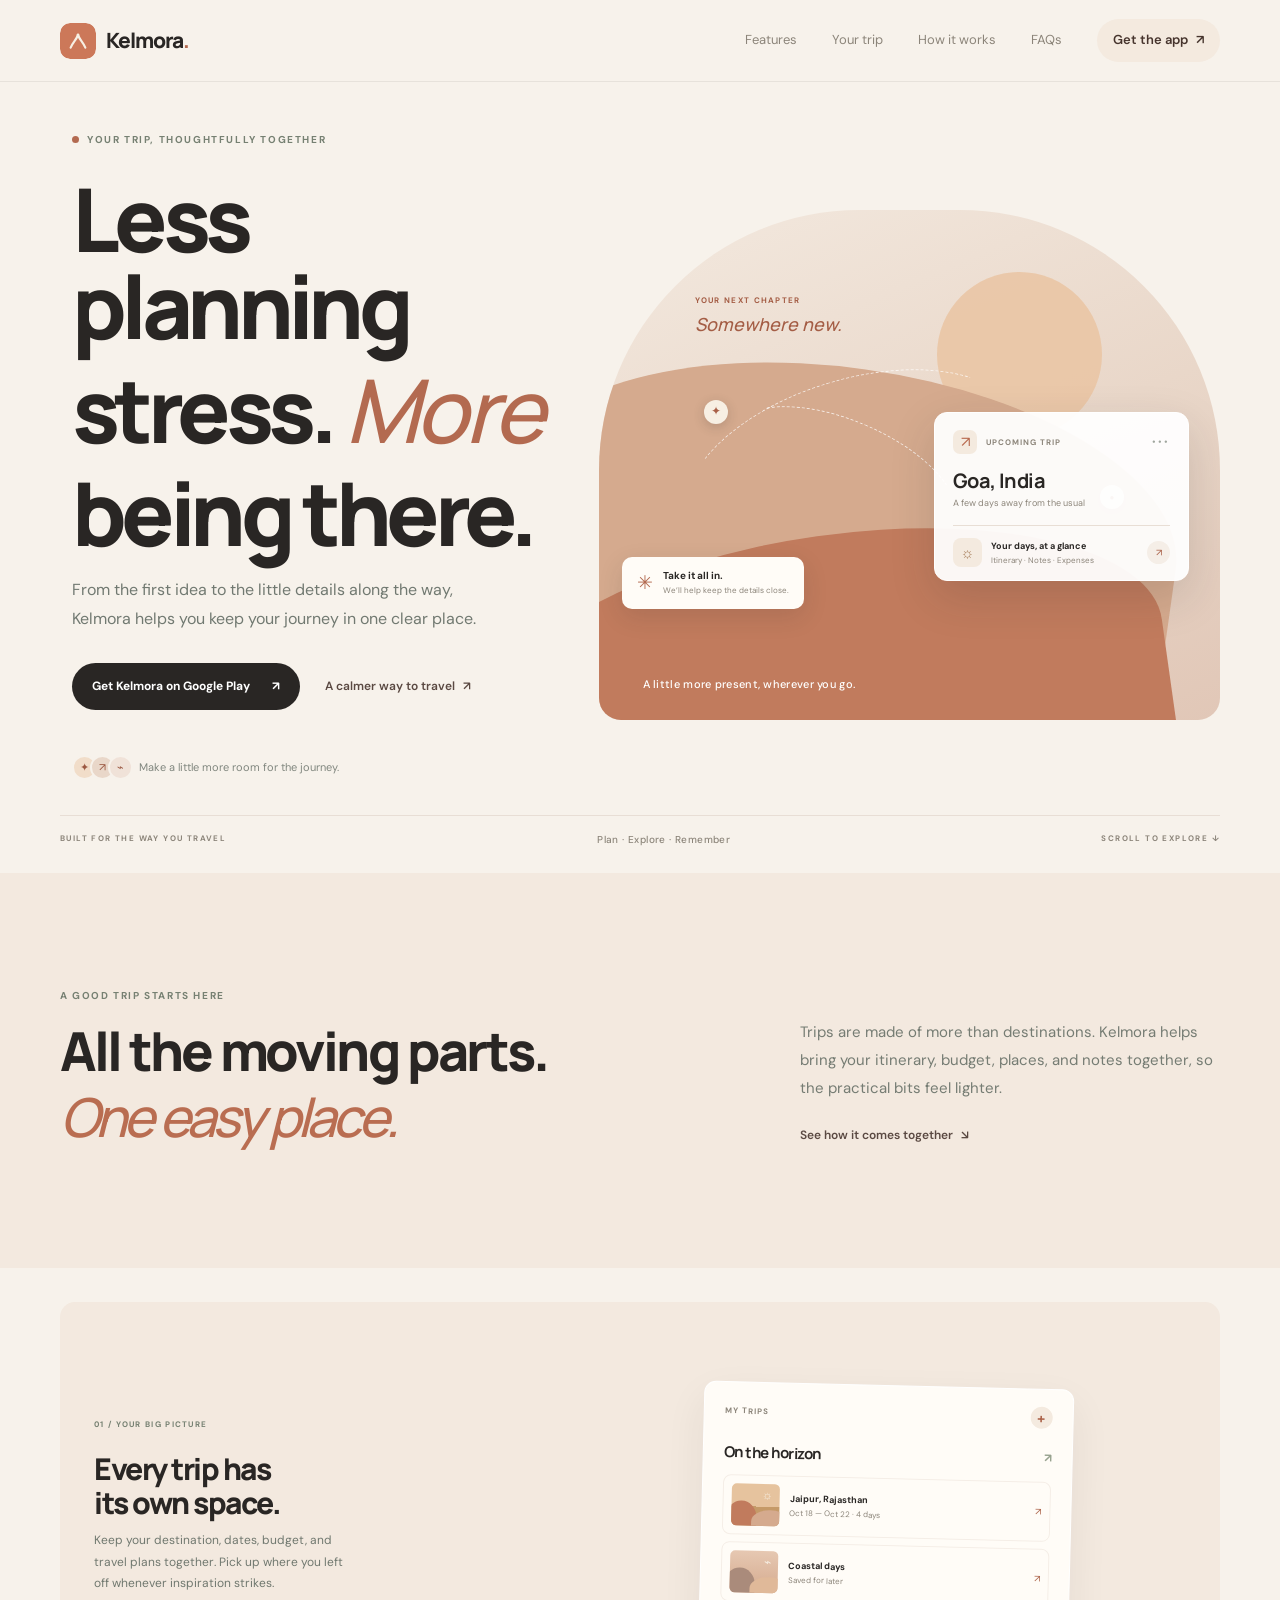
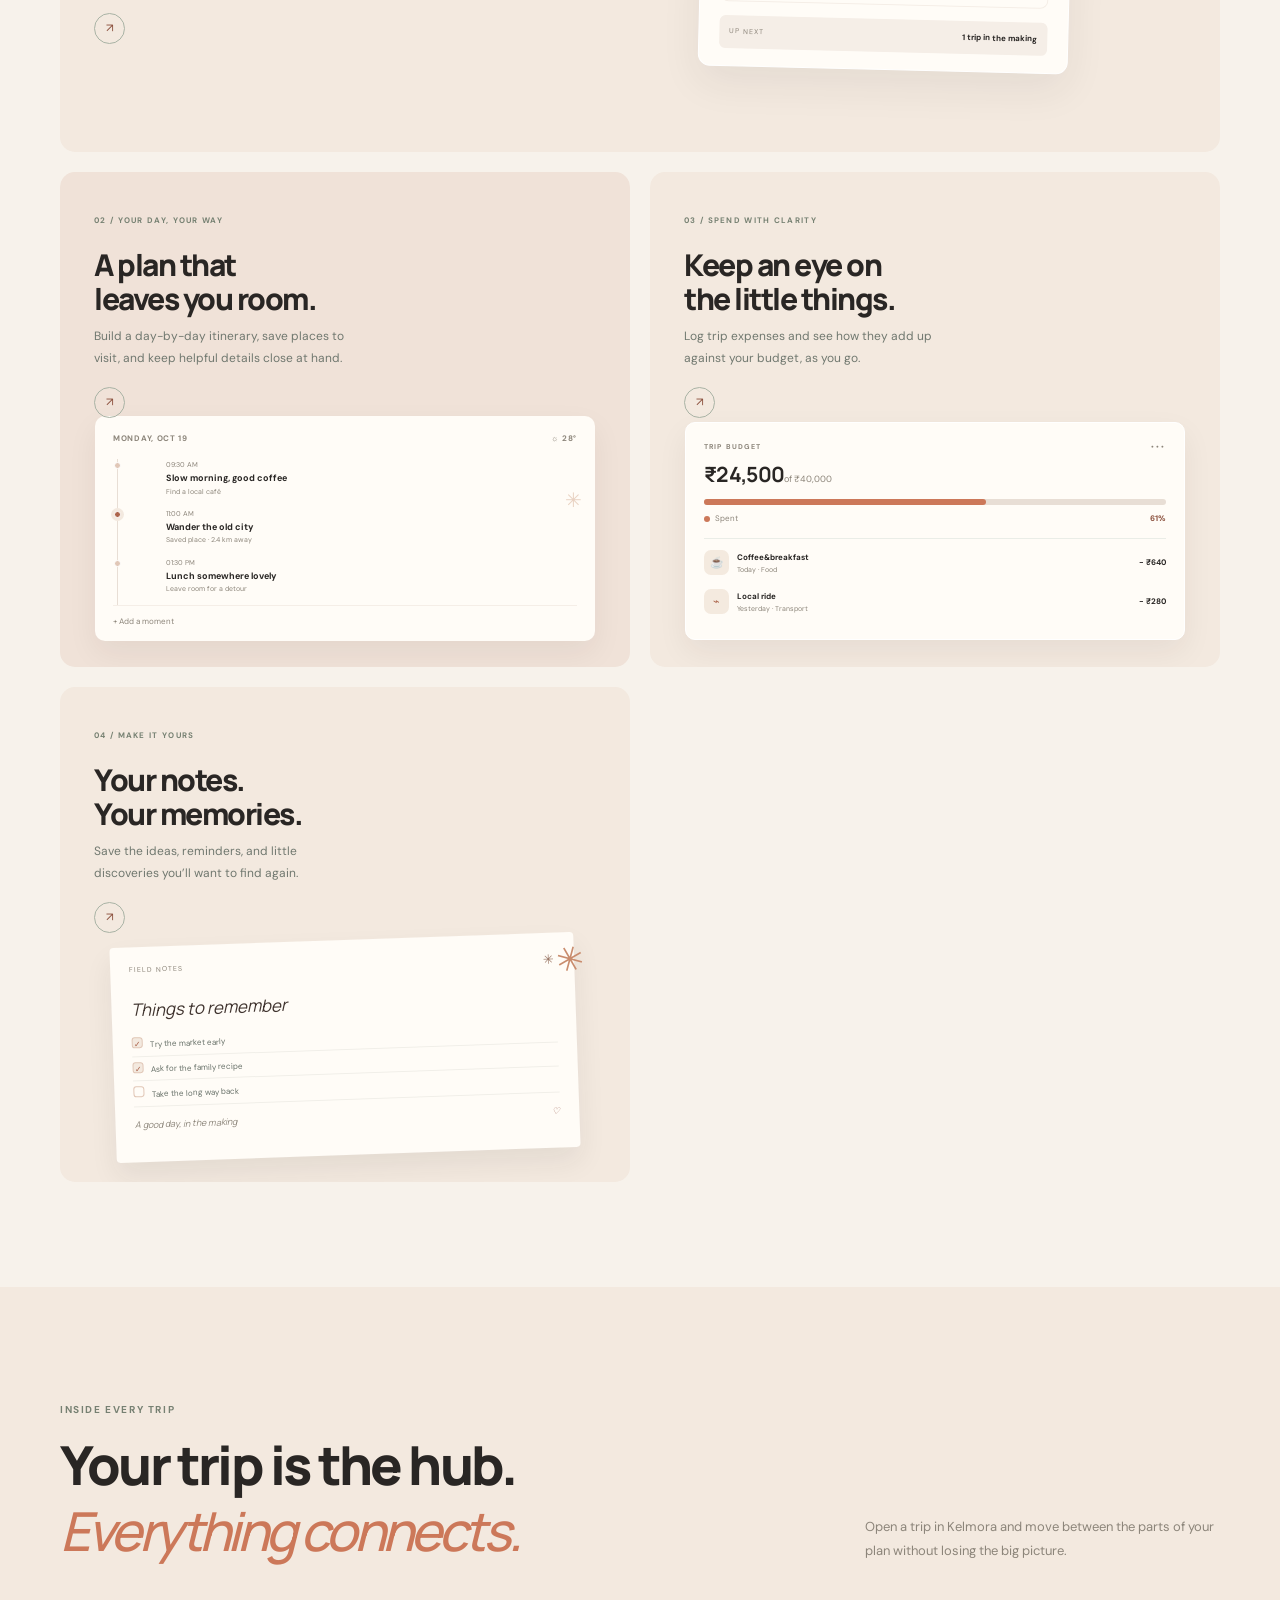
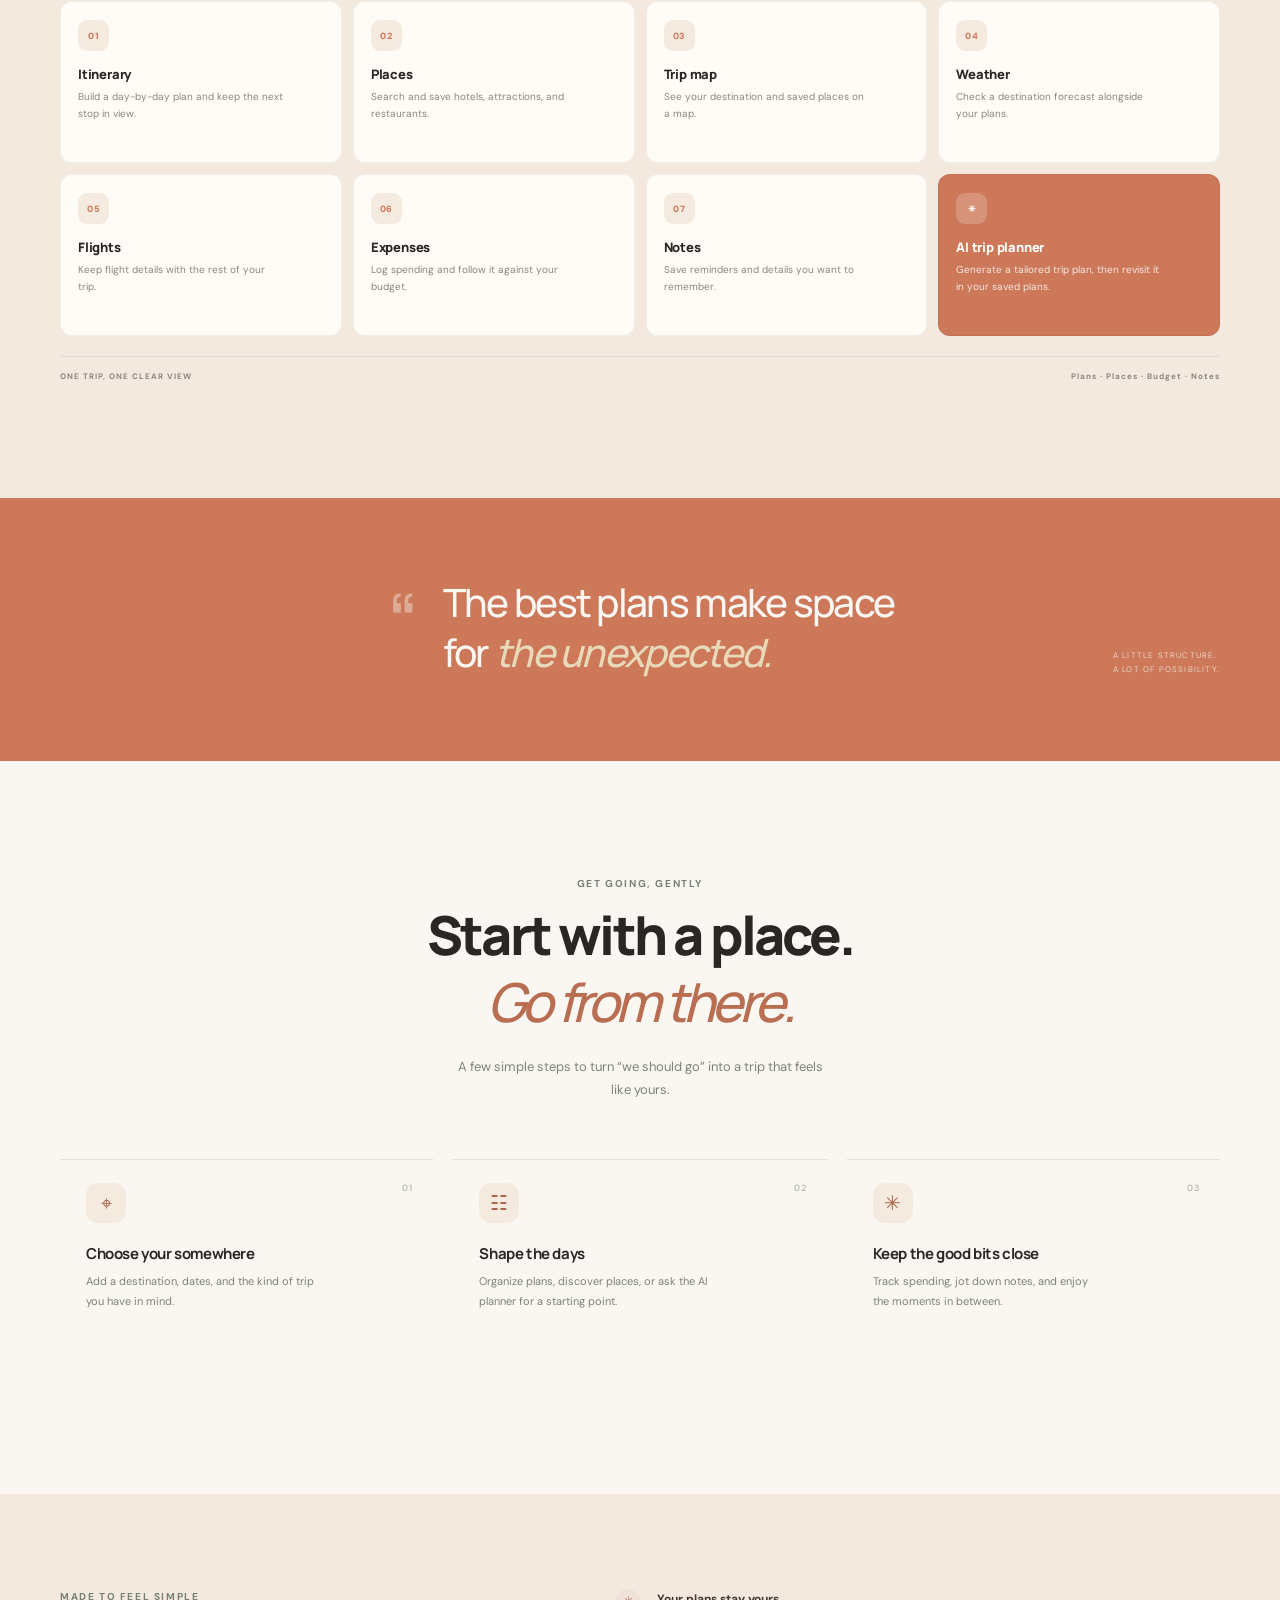
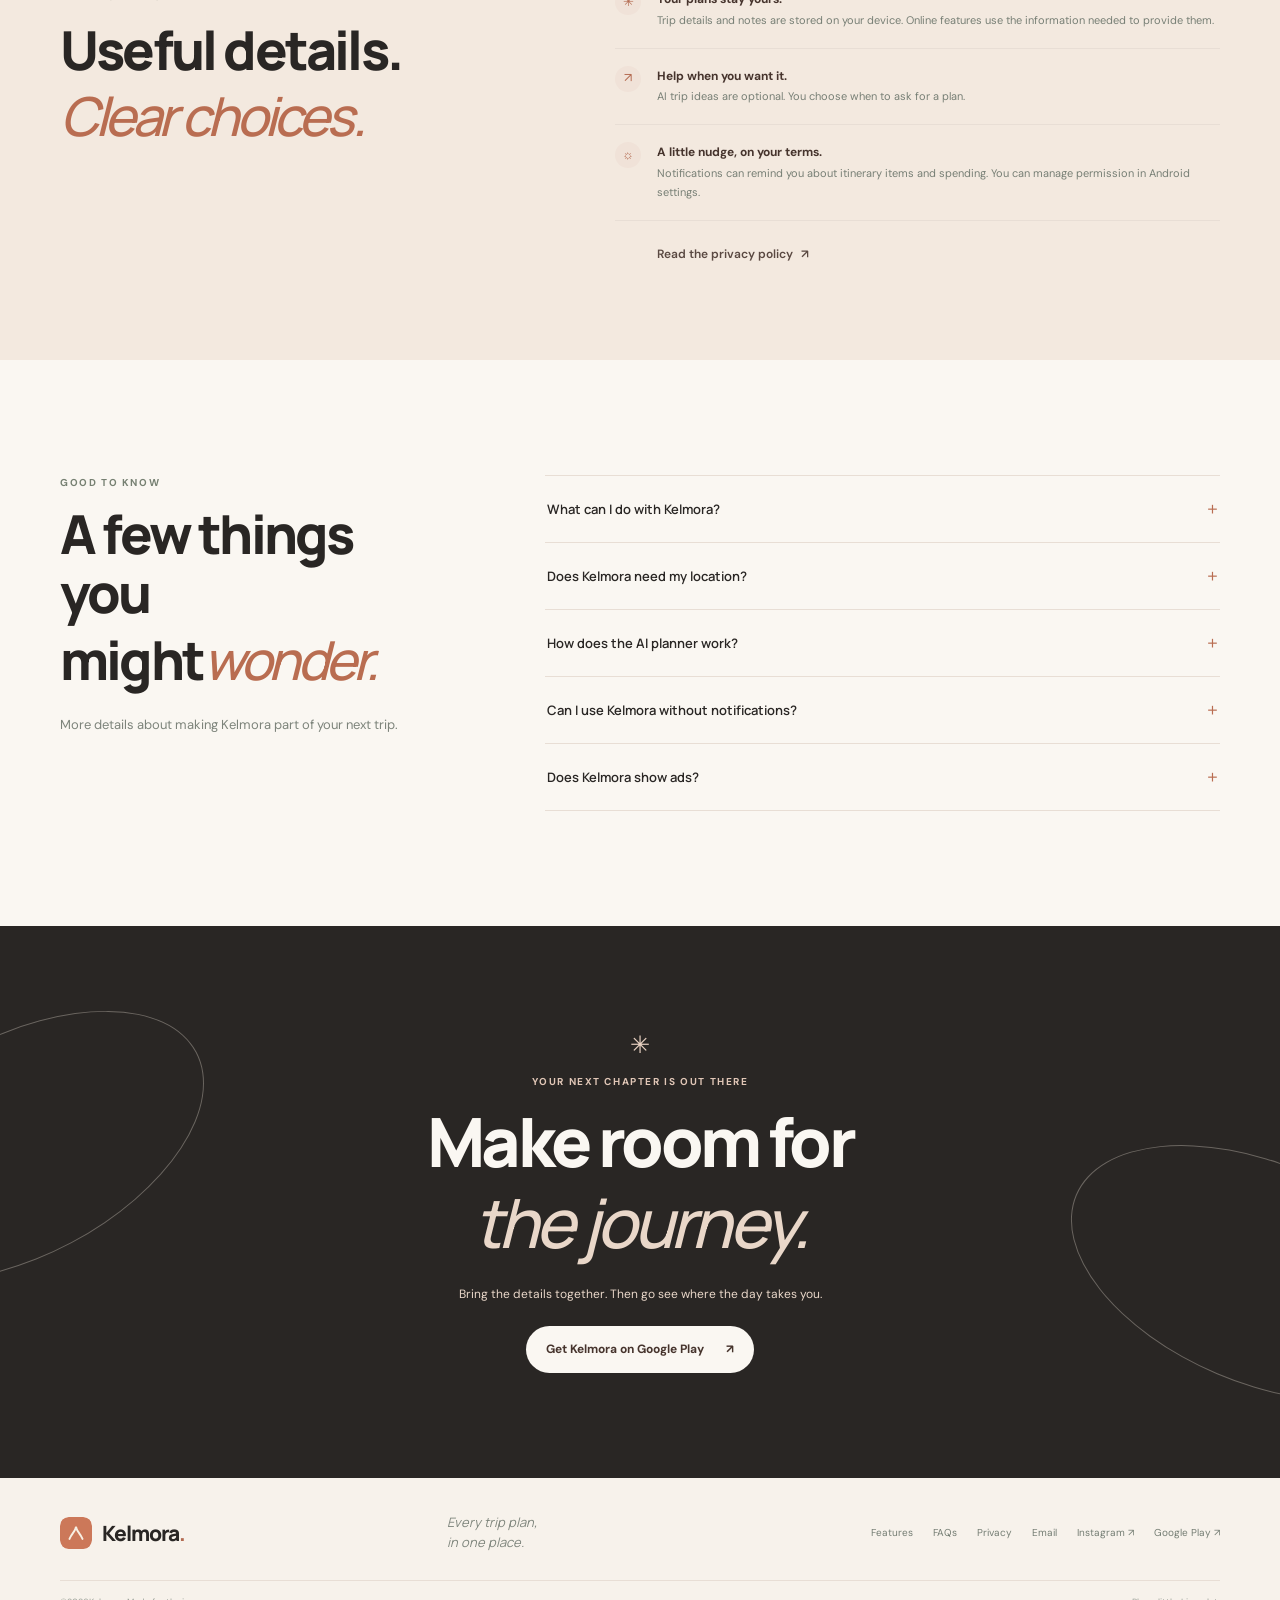
==== commit 8e08ae67: "Add files via upload" ====
--- a/index.html
+++ b/index.html
@@ -110,7 +110,7 @@
                     </div>
                     <div class="mini-dashboard">
                         <div class="dash-top">
-                            <span class="dash-logo">k.</span><span>MY TRIPS</span><span class="dash-plus">+</span>
+                            <span>MY TRIPS</span><span class="dash-plus">+</span>
                         </div>
                         <div class="dash-title">
                             On the horizon<span>↗</span>
